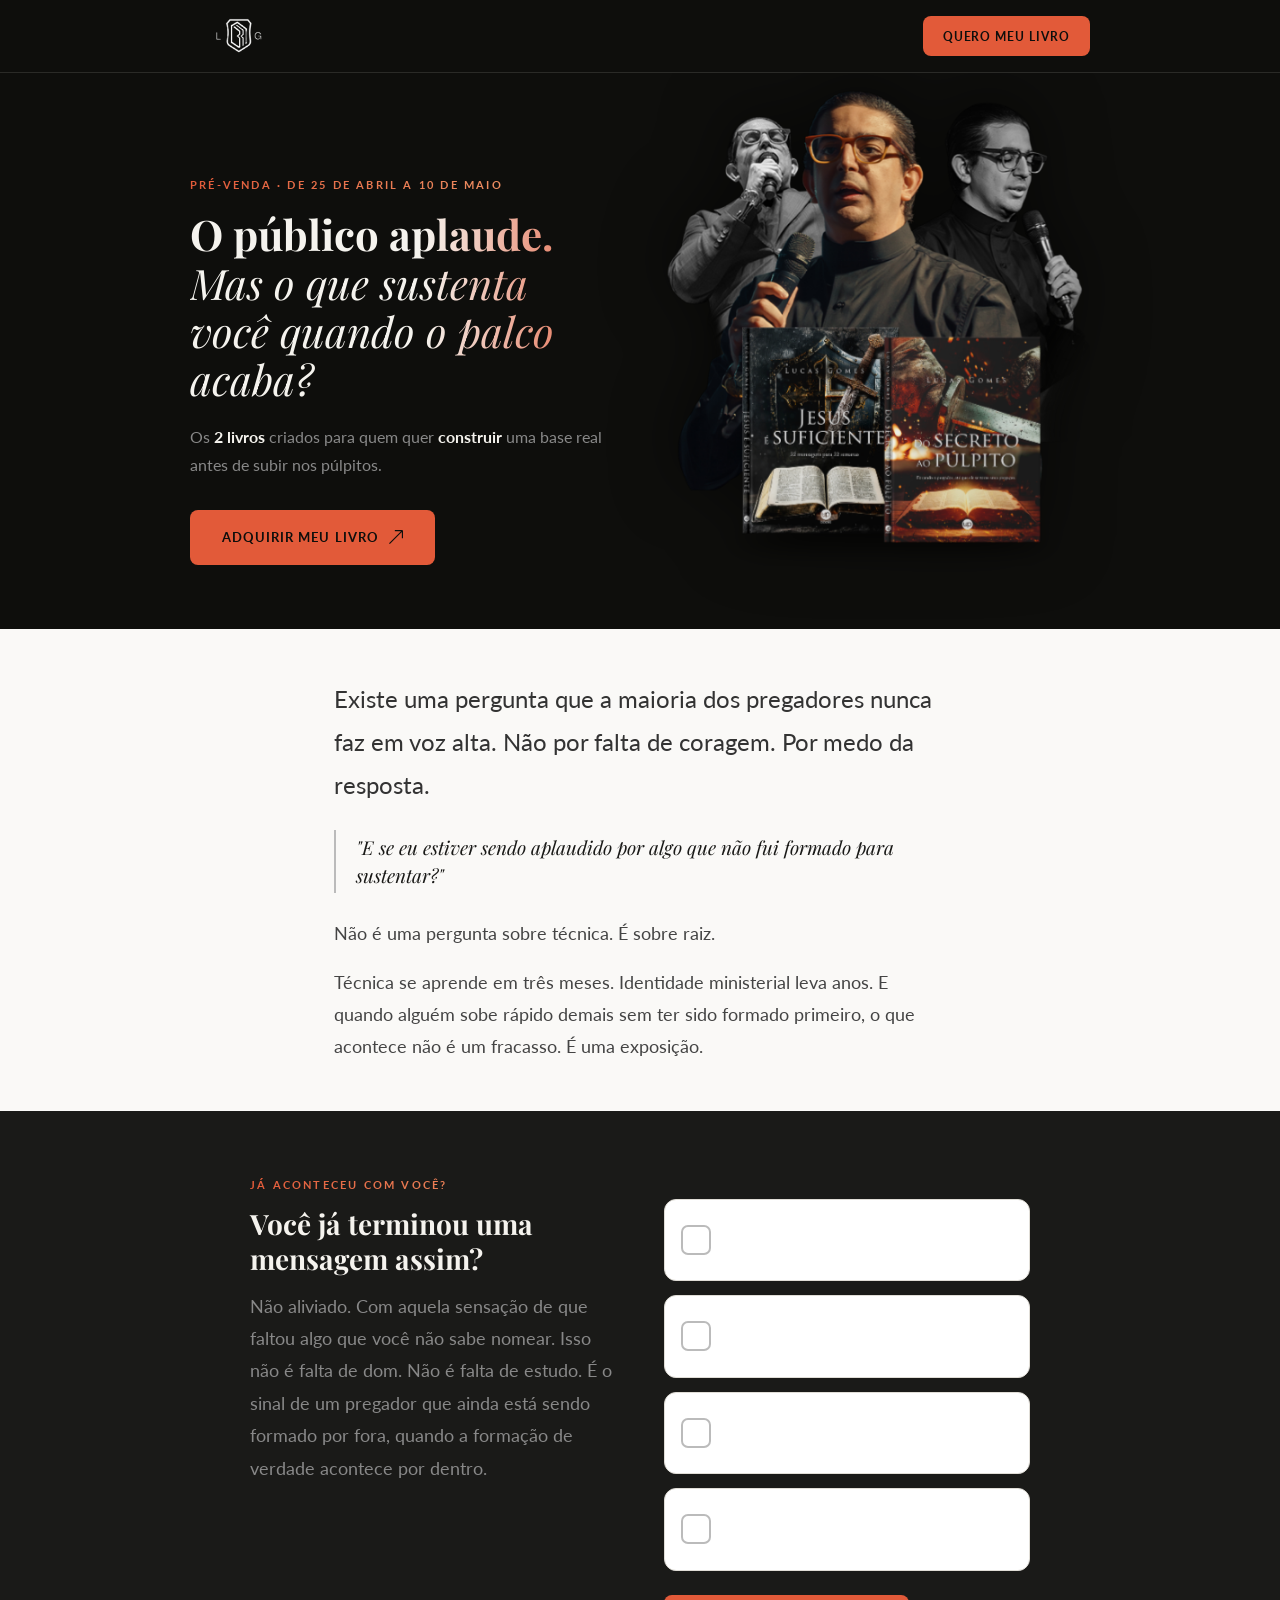
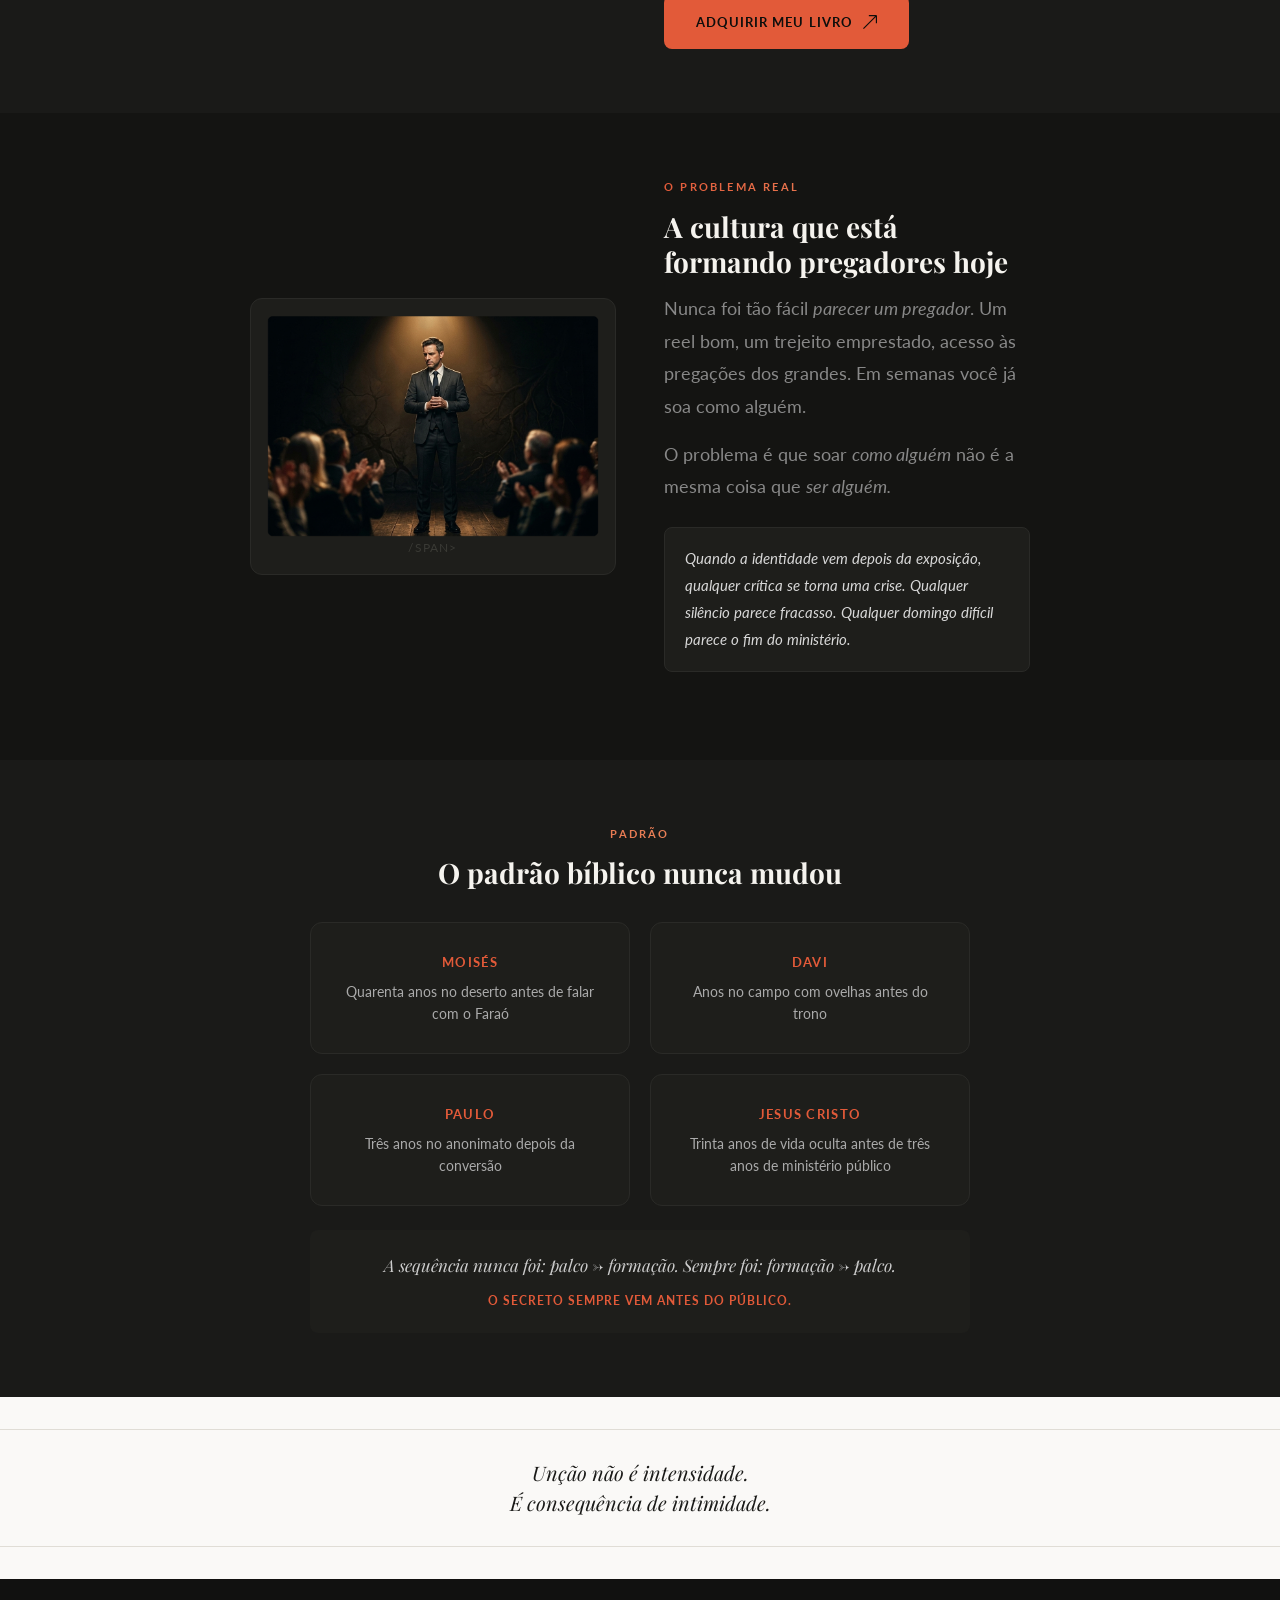
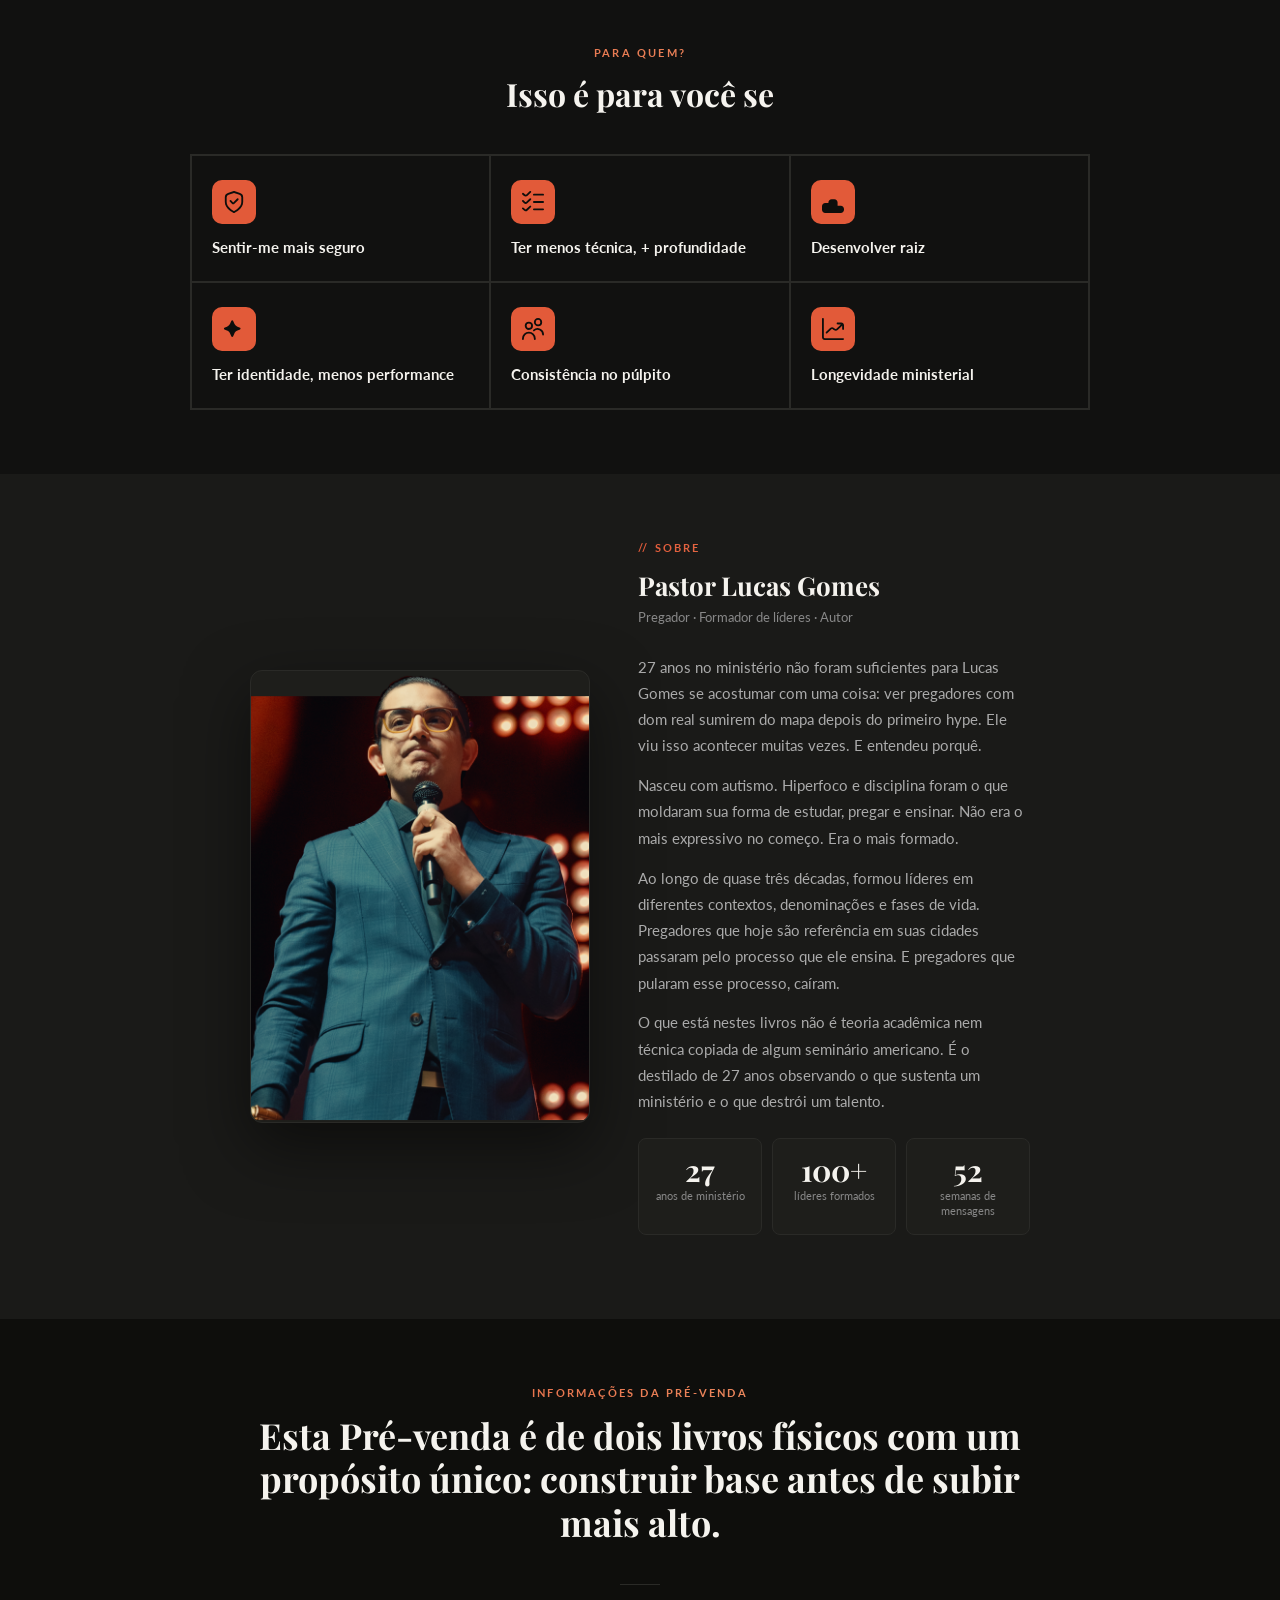
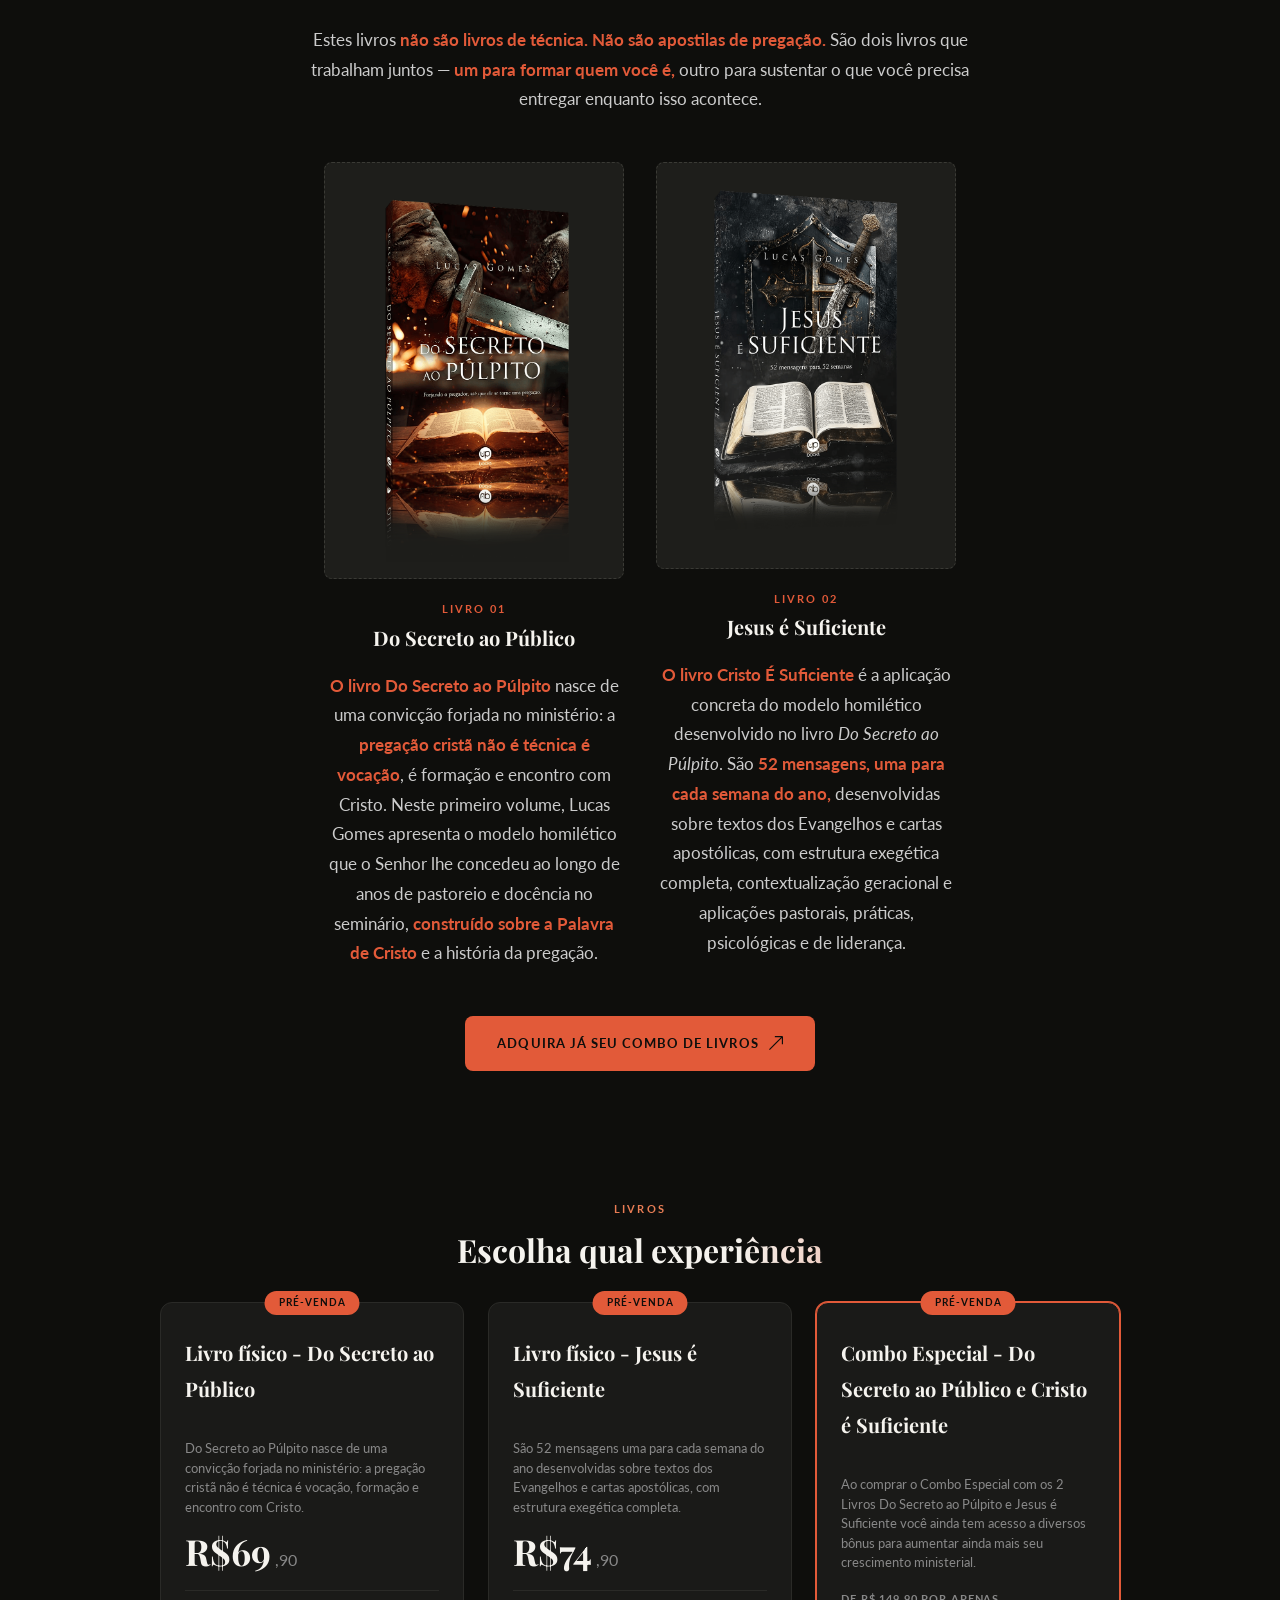
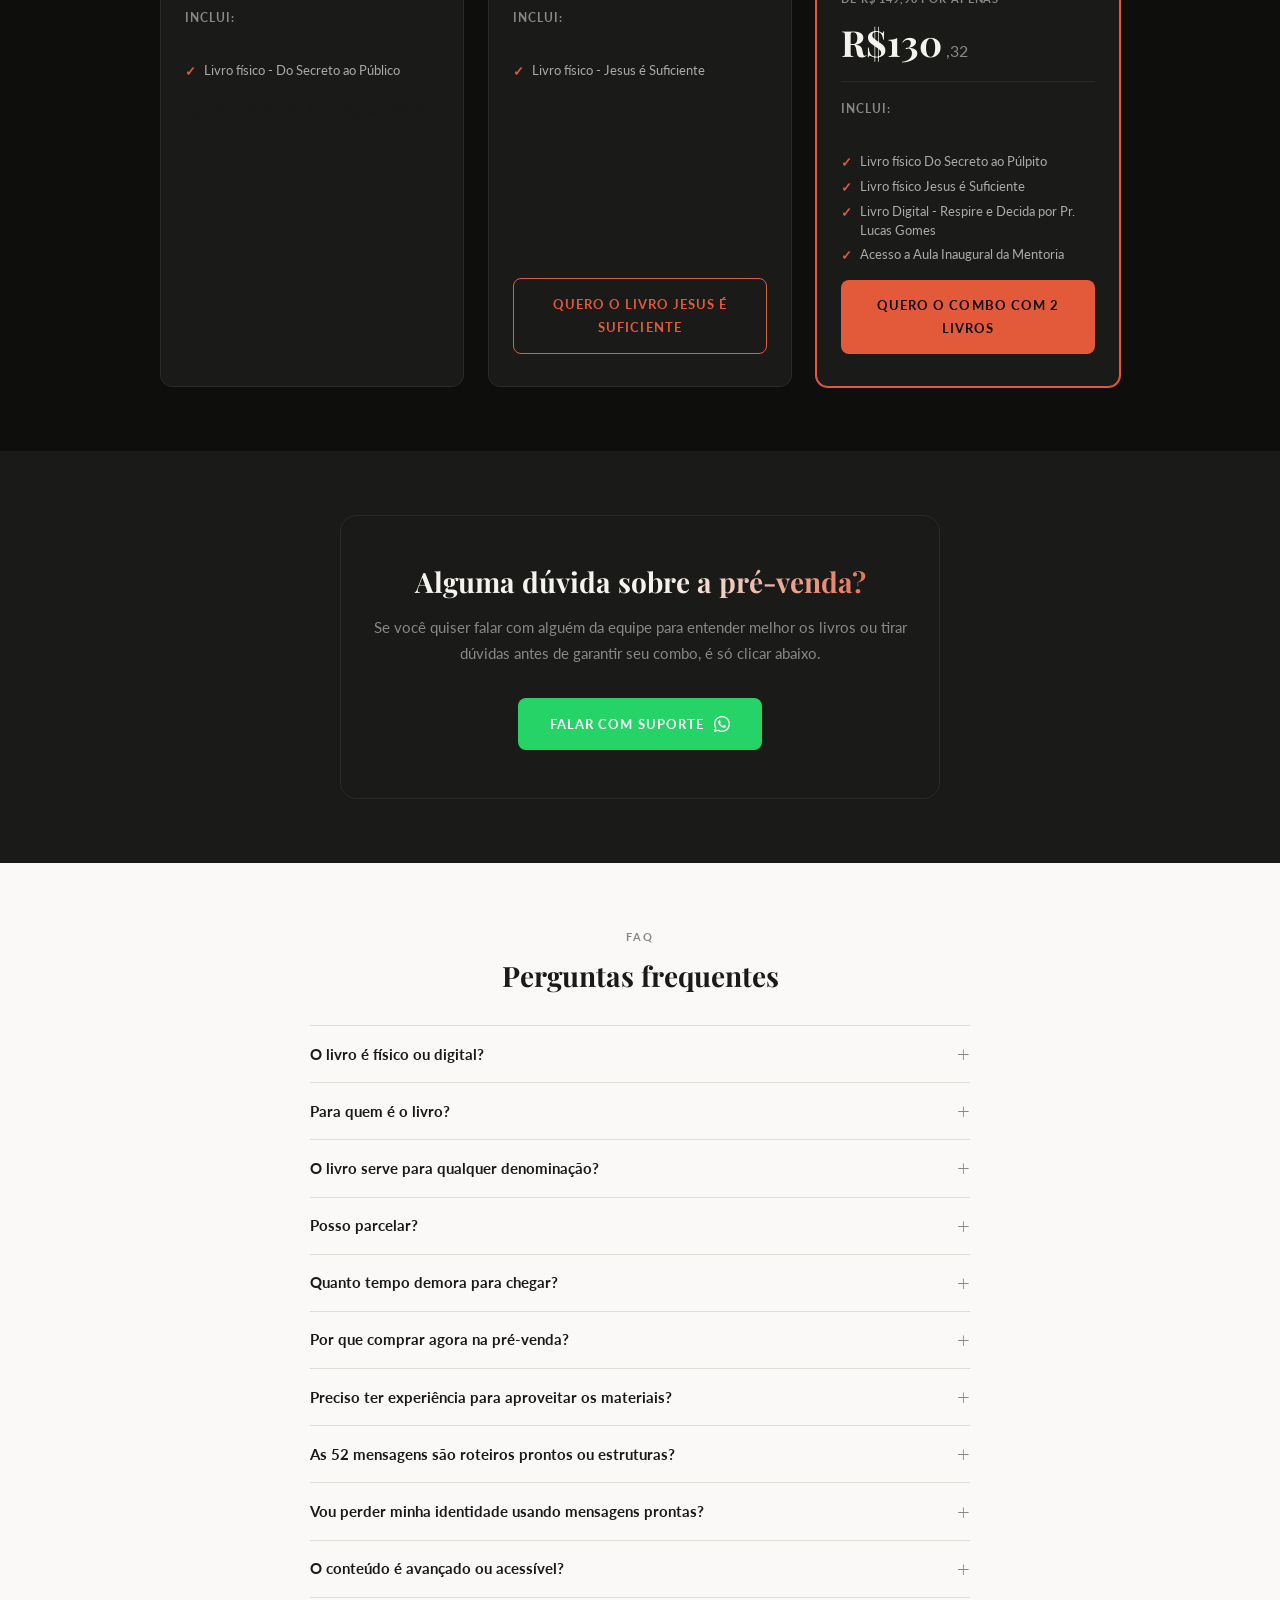
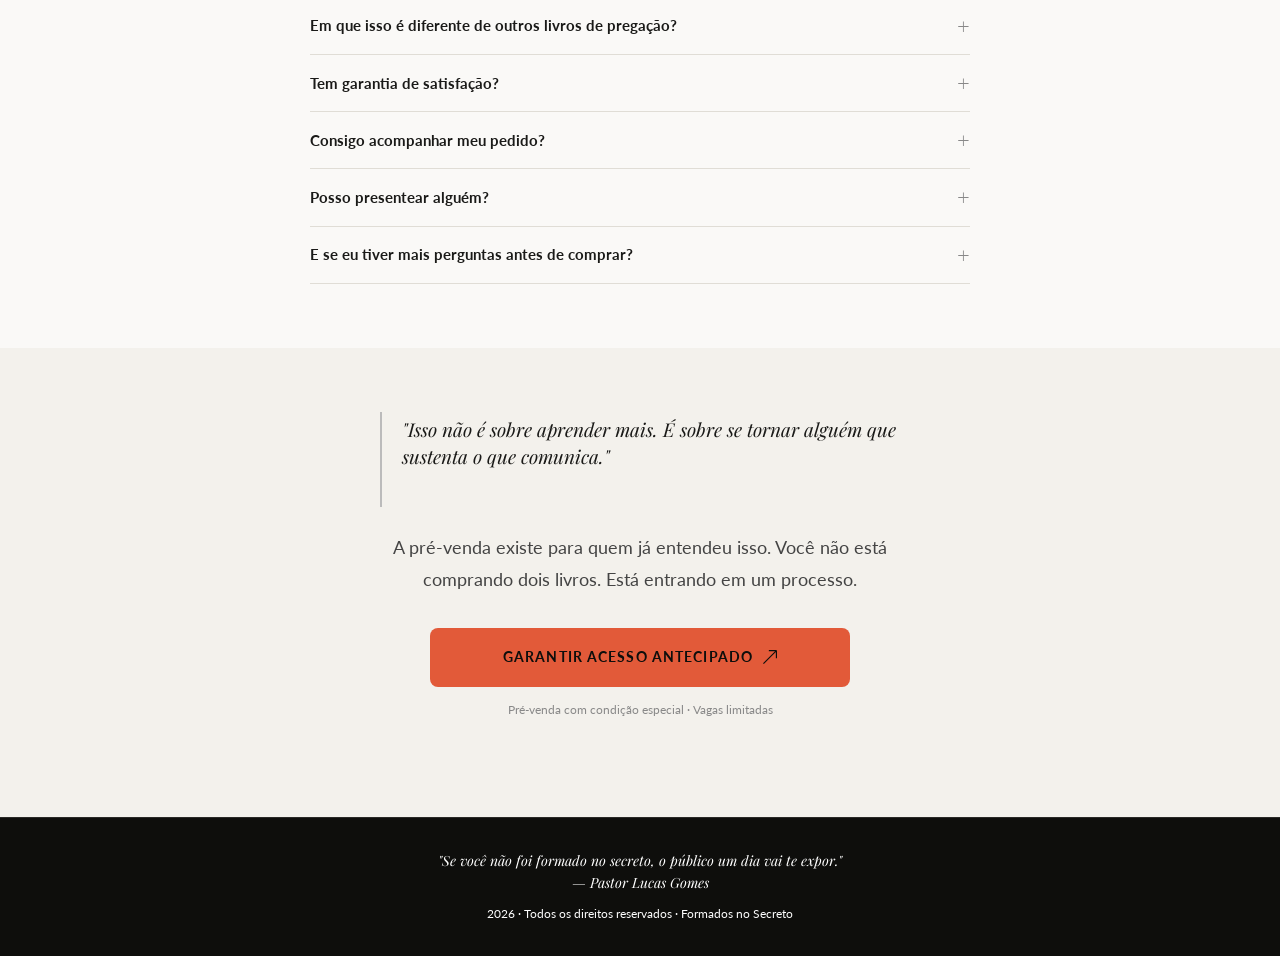
==== index.html @ 21d81207 "Update index.html" ====
<!DOCTYPE html>
<html lang="pt-BR">
<head>
<meta charset="UTF-8">
<meta name="viewport" content="width=device-width, initial-scale=1.0">
<title>Formados no Secreto – Pré-venda</title>
<link href="https://fonts.googleapis.com/css2?family=Playfair+Display:ital,wght@0,400;0,700;1,400&family=Lato:wght@300;400;700&display=swap" rel="stylesheet">

<style>
:root {
  --cor-destaque: #e25a39;
  --cor-destaque-hover: #d67b65;
  --cor-fundo: #faf9f7;
  --cor-fundo-escuro: #0e0e0c;
  --cor-fundo-card-escuro: #1a1a18;
  --cor-fundo-card: #f3f1ec;
  --cor-texto: #1a1a18;
  --cor-texto-suave: #444;
  --cor-texto-muted: #888;
  --cor-texto-claro: #f5f3ee;
  --cor-borda: #e0ddd6;
  --cor-borda-escura: #2a2a27;
  --fonte-serif: 'Playfair Display', serif;
  --fonte-sans: 'Lato', sans-serif;
  --raio: 8px;
  --raio-lg: 12px;
}

*, *::before, *::after { box-sizing: border-box; margin: 0; padding: 0; }
html { scroll-behavior: smooth; }
body {
  font-family: var(--fonte-sans);
  font-weight: 400;
  line-height: 1.75;
  background: var(--cor-fundo);
  color: var(--cor-texto);
  overflow-x: hidden;
}
img { display: block; max-width: 100%; height: auto; }
a { color: inherit; text-decoration: none; }

.eyebrow {
  font-size: 11px;
  font-weight: 700;
  letter-spacing: 0.2em;
  text-transform: uppercase;
  display: block;
  margin-bottom: 0.75rem;
  background: linear-gradient(90deg, var(--cor-destaque) 0%, #f0a070 100%);
  -webkit-background-clip: text;
  background-clip: text;
  -webkit-text-fill-color: transparent;
}
.eyebrow--muted {
  background: none;
  -webkit-text-fill-color: var(--cor-texto-muted);
  color: var(--cor-texto-muted);
}

.section { margin-bottom: 3rem; }
.divider { width: 40px; height: 1px; background: var(--cor-borda); margin: 2.5rem auto; }

h1, h2, h3 { font-family: var(--fonte-serif); color: var(--cor-texto); }

h1 {
  font-size: clamp(35px, 5vw, 46px);
  font-weight: 700;
  line-height: 1.15;
  margin-bottom: 1.25rem;
  background: linear-gradient(90deg, #f5f3ee 60%, var(--cor-destaque) 100%);
  -webkit-background-clip: text;
  background-clip: text;
  -webkit-text-fill-color: transparent;
}
h1 em { font-style: italic; font-weight: 400; }

h2 {
  font-size: clamp(24px, 3vw, 28px);
  font-weight: 700;
  line-height: 1.25;
  margin-bottom: 0.85rem;
}
h3 { font-size: 18px; font-weight: 700; line-height: 1.3; margin-bottom: 0.5rem; }

p {
  font-size: 18px;
  color: var(--cor-texto-suave);
  line-height: 1.8;
  margin-bottom: 1rem;
}
p:last-child { margin-bottom: 0; }

/* ── NAVBAR ── */
.navbar {
  background: var(--cor-fundo-escuro);
  padding: 1rem 1.5rem;
  position: sticky;
  top: 0;
  z-index: 100;
  border-bottom: 1px solid var(--cor-borda-escura);
}
.navbar__inner {
  max-width: 900px;
  margin: 0 auto;
  display: flex;
  align-items: center;
  justify-content: space-between;
  gap: 1rem;
}
.navbar__logo { display: flex; align-items: center; line-height: 1; }
.navbar__logo img { height: 36px; width: auto; display: block; }
.navbar__cta {
  background: var(--cor-destaque);
  color: var(--cor-fundo-escuro);
  font-size: 12px;
  font-weight: 700;
  letter-spacing: 0.08em;
  text-transform: uppercase;
  padding: 0.6rem 1.25rem;
  border-radius: var(--raio);
  transition: background 0.15s;
  white-space: nowrap;
  position: relative;
  overflow: hidden;
}
.navbar__cta:hover { background: var(--cor-destaque-hover); }

/* ── SHIMMER ── */
.hero__btn, .navbar__cta, .ingresso-btn, .cta-btn {
  position: relative;
  overflow: hidden;
}
.hero__btn::after, .navbar__cta::after, .ingresso-btn::after, .cta-btn::after {
  content: '';
  position: absolute;
  top: 0; left: -100%;
  width: 60%; height: 100%;
  background: linear-gradient(90deg, transparent 0%, rgba(255,255,255,0.28) 50%, transparent 100%);
  transform: skewX(-20deg);
  animation: shimmer 2.4s ease-in-out infinite;
  pointer-events: none;
}
@keyframes shimmer {
  0%   { left: -100%; }
  60%  { left: 150%; }
  100% { left: 150%; }
}
.hero__btn:hover, .ingresso-btn:hover, .cta-btn:hover {
  transform: translateY(-1px) scale(1.02);
  box-shadow: 0 6px 24px rgba(226, 90, 57, 0.35);
  transition: all 0.2s ease-in-out;
}

/* ── TICKER ── */
.ticker {
  background: var(--cor-fundo-card-escuro);
  border-top: 1px solid var(--cor-borda-escura);
  border-bottom: 1px solid var(--cor-borda-escura);
  padding: 0.65rem 0;
  overflow: hidden;
}
.ticker__track {
  display: flex;
  gap: 3rem;
  width: max-content;
  animation: ticker-scroll 18s linear infinite;
}
.ticker__item { font-size: 12px; font-weight: 700; letter-spacing: 0.12em; text-transform: uppercase; color: var(--cor-texto-muted); white-space: nowrap; }
.ticker__item span { color: var(--cor-destaque); margin-right: 3rem; }
@keyframes ticker-scroll {
  from { transform: translateX(0); }
  to   { transform: translateX(-50%); }
}

/* ── HERO ── */
.hero {
  background: var(--cor-fundo-escuro) url('assets/images/') center/cover no-repeat;
  padding: 1rem 1.5rem 4rem;
  position: relative;
  overflow: visible;
}
.hero__inner {
  max-width: 900px;
  margin: 0 auto;
  display: grid;
  grid-template-columns: 1fr 1fr;
  gap: 3rem;
  align-items: flex-end;
}
.hero__eyebrow {
  font-size: 11px; font-weight: 700; letter-spacing: 0.2em; text-transform: uppercase;
  margin-bottom: 1rem; display: block;
  background: linear-gradient(90deg, var(--cor-destaque) 0%, #f0a070 100%);
  -webkit-background-clip: text; background-clip: text; -webkit-text-fill-color: transparent;
}
.hero__title {
  font-family: var(--fonte-serif);
  font-size: clamp(26px, 4vw, 42px);
  font-weight: 700; line-height: 1.15; margin-bottom: 1.25rem;
  background: linear-gradient(90deg, #f5f3ee 55%, var(--cor-destaque) 100%);
  -webkit-background-clip: text; background-clip: text; -webkit-text-fill-color: transparent;
}
.hero__title em { font-style: italic; font-weight: 400; }
.hero__sub { font-size: 16px; color: var(--cor-texto-muted); line-height: 1.7; margin-bottom: 2rem; }
.hero__sub strong { color: var(--cor-texto-claro); }
.hero__btn {
  display: inline-flex; align-items: center; gap: 10px;
  background: var(--cor-destaque); color: var(--cor-fundo-escuro);
  font-family: var(--fonte-sans); font-size: 13px; font-weight: 700;
  letter-spacing: 0.08em; text-transform: uppercase;
  padding: 1rem 2rem; border-radius: var(--raio);
  transition: background 0.15s, transform 0.1s;
}
.hero__btn:hover { background: var(--cor-destaque-hover); }
.hero__btn svg { width: 14px; height: 14px; fill: var(--cor-fundo-escuro); flex-shrink: 0; }

/* Imagem hero vazada — desktop */
.hero__image {
  border-radius: var(--raio-lg) var(--raio-lg) 0 0;
  overflow: visible; background: transparent; border: none;
  aspect-ratio: unset; display: flex;
  align-items: flex-end; justify-content: center;
  margin-bottom: -1px;
}
.hero__image img {
  width: 100%; height: auto; max-height: 540px;
  object-fit: contain; object-position: bottom center;
  filter: drop-shadow(0 -8px 32px rgba(0,0,0,0.5));
}

/* ── LP BODY ── */
.lp-body { max-width: 660px; margin: 0 auto; padding: 0 1.5rem; }

/* ── PULLQUOTE ── */
.pullquote { border-left: 2px solid #bbb; padding: 0.25rem 0 0.25rem 1.25rem; margin: 1.5rem 0; }
.pullquote p { font-family: var(--fonte-serif); font-size: 19px; font-style: italic; color: var(--cor-texto); line-height: 1.45; margin: 0; }

/* ── CHECKLIST ── */
.interactive-checklist { display: flex; flex-direction: column; gap: 14px; margin: 1.5rem 0; }
.icheck-item {
  display: flex; align-items: center; gap: 16px;
  padding: 14px 16px; border: 1px solid var(--cor-borda);
  border-radius: var(--raio-lg); cursor: pointer;
  transition: border-color 0.3s, background 0.3s, transform 0.3s;
  background: #fff;
}
.icheck-item:hover { border-color: var(--cor-destaque); transform: translateX(4px); }
.icheck-item.checked { border-color: var(--cor-destaque); background: rgba(201,162,39,.06); transform: translateX(8px); }
.icheck-box {
  width: 30px; height: 30px; border: 2px solid #bbb; border-radius: 7px;
  display: flex; align-items: center; justify-content: center;
  flex-shrink: 0; transition: all 0.3s; position: relative;
}
.icheck-item:hover .icheck-box { border-color: var(--cor-destaque); }
.icheck-item.checked .icheck-box { background: var(--cor-destaque); border-color: var(--cor-destaque); }
.icheck-box::after {
  content: ''; width: 8px; height: 5px;
  border-left: 2.5px solid #fff; border-bottom: 2.5px solid #fff;
  transform: rotate(-45deg) scale(0.5); opacity: 0; transition: all 0.3s;
}
.icheck-item.checked .icheck-box::after { opacity: 1; transform: rotate(-45deg) scale(1); }
.icheck-text { font-size: 15px; font-weight: 600; letter-spacing: 0.04em; color: rgba(255,255,255,.55); transition: color 0.3s; }
.icheck-item:hover .icheck-text, .icheck-item.checked .icheck-text { color: var(--cor-destaque); }

/* ── DARK SECTION ── */
.dark-section { background: var(--cor-fundo-card-escuro); padding: 4rem 1.5rem; margin: 0; }
.dark-section h2 { color: var(--cor-texto-claro); }
.dark-section p  { color: var(--cor-texto-muted); }

/* ── WARNING BOX ── */
.warning-box { background: var(--cor-fundo-card); border-radius: var(--raio); padding: 1.1rem 1.25rem; margin: 1.5rem 0; }
.warning-box p { font-size: 15px; font-style: italic; margin: 0; }

/* ── QUOTE BANNER ── */
.quote-banner { border-top: 1px solid var(--cor-borda); border-bottom: 1px solid var(--cor-borda); padding: 1.75rem 1rem; margin: 2rem 0; text-align: center; }
.quote-banner p { font-family: var(--fonte-serif); font-size: 20px; font-style: italic; color: var(--cor-texto); line-height: 1.5; margin: 0; }

/* ── PROOF GRID ── */
.proof-grid { display: grid; grid-template-columns: repeat(3, 1fr); gap: 10px; margin: 1.25rem 0; }
.proof-item { background: var(--cor-fundo-card); border-radius: var(--raio); padding: 1rem; text-align: center; }
.proof-num { font-family: var(--fonte-serif); font-size: 30px; font-weight: 700; color: var(--cor-texto); display: block; line-height: 1; margin-bottom: 4px; }
.proof-label { font-size: 11px; color: var(--cor-texto-muted); display: block; line-height: 1.3; }

/* ── PARA QUEM ── */
.paraquem-section { background: #111110; padding: 4rem 1.5rem; }
.paraquem-section .eyebrow { text-align: center; display: block; }
.paraquem-title {
  font-family: var(--fonte-serif); font-size: clamp(22px, 4vw, 32px);
  font-weight: 700; text-align: center; margin-bottom: 2.5rem;
  background: linear-gradient(90deg, #f5f3ee 60%, var(--cor-destaque) 100%);
  -webkit-background-clip: text; background-clip: text; -webkit-text-fill-color: transparent;
}
.paraquem-grid { display: grid; grid-template-columns: repeat(3, 1fr); max-width: 900px; margin: 0 auto; border: 1px solid var(--cor-borda-escura); }
.paraquem-item { border: 1px solid var(--cor-borda-escura); padding: 1.5rem 1.25rem; }
.paraquem-icon { width: 44px; height: 44px; background: var(--cor-destaque); border-radius: 10px; display: flex; align-items: center; justify-content: center; margin-bottom: 0.85rem; }
.paraquem-icon svg { width: 22px; height: 22px; fill: var(--cor-fundo-escuro); }
.paraquem-item-title { font-size: 15px; font-weight: 700; color: var(--cor-texto-claro); margin-bottom: 0.4rem; line-height: 1.3; }
.paraquem-item-desc  { font-size: 13px; color: var(--cor-texto-muted); line-height: 1.55; margin: 0; }

/* ── SOBRE ── */
.sobre-section { background: var(--cor-fundo-card-escuro); padding: 4rem 1.5rem; overflow: hidden; }
.sobre-inner { max-width: 780px; margin: 0 auto; display: grid; grid-template-columns: 340px 1fr; gap: 3rem; align-items: center; }
.sobre-photo {
  border-radius: var(--raio-lg); overflow: visible;
  border: 1px solid var(--cor-borda-escura); background: #1e1e1b;
  aspect-ratio: 3/4; margin-top: -5rem; margin-bottom: -5rem;
  box-shadow: 0 24px 64px rgba(0,0,0,0.5);
}
.sobre-photo img { width: 100%; height: 100%; object-fit: cover; object-position: top center; border-radius: var(--raio-lg); }
.sobre-name {
  font-family: var(--fonte-serif); font-size: 26px; font-weight: 700; margin-bottom: 0.25rem;
  background: linear-gradient(90deg, #f5f3ee 60%, var(--cor-destaque) 100%);
  -webkit-background-clip: text; background-clip: text; -webkit-text-fill-color: transparent;
}
.sobre-role { font-size: 13px; color: var(--cor-texto-muted); margin-bottom: 1.5rem; }
.sobre-bio p { font-size: 15px; color: #aaa; line-height: 1.75; margin-bottom: 0.85rem; }
.sobre-bio p:last-child { margin-bottom: 0; }

/* ── PRÉ-VENDA INFO ── */
.prevenda-info-section { background: var(--cor-fundo-escuro); padding: 4rem 1.5rem; }
.prevenda-info-inner { max-width: 780px; margin: 0 auto; }
.prevenda-info-section .divider { background: var(--cor-borda-escura); }
.prevenda-info-desc { font-size: 17px; color: #ccc; text-align: center; max-width: 680px; margin: 0 auto 3rem; line-height: 1.75; }
.prevenda-info-desc strong { color: var(--cor-destaque); font-weight: 700; }
.books-grid { display: flex; gap: 2rem; justify-content: center; flex-wrap: wrap; margin-bottom: 3rem; }
.book-item { display: flex; flex-direction: column; align-items: center; gap: 1.25rem; flex: 0 1 300px; min-width: 200px; }
.book-img { width: 100%; aspect-ratio: 3/4; object-fit: cover; border-radius: var(--raio); border: 1px solid var(--cor-borda-escura); }
.book-img-placeholder {
  width: 100%; aspect-ratio: 3/4; background: #1e1e1b;
  border: 1px dashed #3a3a35; border-radius: var(--raio);
  display: flex; align-items: center; justify-content: center;
  color: #3a3a35; font-size: 12px; letter-spacing: 0.1em;
  text-transform: uppercase; text-align: center; padding: 1rem;
}
.book-meta { text-align: center; }
.book-meta-num { font-size: 11px; font-weight: 700; letter-spacing: 0.18em; text-transform: uppercase; color: var(--cor-destaque); display: block; margin-bottom: 6px; }
.book-meta-name { font-family: var(--fonte-serif); font-size: 20px; font-weight: 700; color: var(--cor-texto-claro); line-height: 1.3; margin: 0; }

/* ── LIVROS / PRICING ── */
.livros-section { padding: 4rem 1.5rem; background: var(--cor-fundo-escuro); }
.livros-inner { max-width: 960px; margin: 0 auto; }
.livros-grid { display: grid; grid-template-columns: repeat(3, 1fr); gap: 1.5rem; margin-top: 2rem; }
.ingresso-card { background: #1a1a18; border: 1px solid var(--cor-borda-escura); border-radius: var(--raio-lg); padding: 2rem 1.5rem; position: relative; display: flex; flex-direction: column; gap: 1rem; }
.ingresso-card--destaque { border-color: var(--cor-destaque); box-shadow: 0 0 0 1px var(--cor-destaque); }
.ingresso-badge { position: absolute; top: -12px; left: 50%; transform: translateX(-50%); background: var(--cor-destaque); color: var(--cor-fundo-escuro); font-size: 10px; font-weight: 700; letter-spacing: 0.1em; text-transform: uppercase; padding: 3px 14px; border-radius: 20px; white-space: nowrap; }
.ingresso-title { font-family: var(--fonte-serif); font-size: 20px; font-weight: 700; color: var(--cor-texto-claro); }
.ingresso-desc  { font-size: 13px; color: var(--cor-texto-muted); line-height: 1.5; margin: 0; }
.ingresso-price-label { font-size: 11px; font-weight: 700; letter-spacing: 0.08em; text-transform: uppercase; color: var(--cor-texto-muted); }
.ingresso-price { display: flex; align-items: baseline; gap: 4px; }
.ingresso-price .valor { font-family: var(--fonte-serif); font-size: 36px; font-weight: 700; color: var(--cor-texto-claro); line-height: 1; }
.ingresso-price .cents { font-size: 16px; color: var(--cor-texto-muted); }
.ingresso-avista { font-size: 12px; color: var(--cor-texto-muted); margin-top: 4px; }
.ingresso-divider { width: 100%; height: 1px; background: var(--cor-borda-escura); }
.ingresso-includes { font-size: 12px; color: var(--cor-texto-muted); font-weight: 700; letter-spacing: 0.08em; text-transform: uppercase; }
.ingresso-list { list-style: none; padding: 0; margin: 0; display: flex; flex-direction: column; gap: 6px; }
.ingresso-list li { display: flex; align-items: flex-start; gap: 8px; font-size: 13px; color: #aaa; line-height: 1.4; }
.ingresso-list li::before { content: '✓'; color: var(--cor-destaque); font-weight: 700; flex-shrink: 0; margin-top: 1px; }
.ingresso-btn { display: block; background: var(--cor-destaque); color: var(--cor-fundo-escuro); font-family: var(--fonte-sans); font-size: 13px; font-weight: 700; letter-spacing: 0.08em; text-transform: uppercase; padding: 0.9rem 1.5rem; border-radius: var(--raio); text-align: center; margin-top: auto; transition: background 0.15s; }
.ingresso-btn:hover { background: var(--cor-destaque-hover); }
.ingresso-btn--outline { background: transparent; border: 1px solid var(--cor-destaque); color: var(--cor-destaque); }
.ingresso-btn--outline:hover { background: rgba(201,162,39,.1); }

/* ── SUPORTE ── */
.suporte-section { padding: 4rem 1.5rem; background: var(--cor-fundo-card-escuro); }

/* ── FAQ ── */
.faq-section { padding: 4rem 1.5rem; }
.faq-inner { max-width: 660px; margin: 0 auto; }
.faq-item { border-bottom: 1px solid var(--cor-borda); overflow: hidden; }
.faq-item:first-of-type { border-top: 1px solid var(--cor-borda); }
.faq-q { width: 100%; background: none; border: none; text-align: left; padding: 1.1rem 2rem 1.1rem 0; font-family: var(--fonte-sans); font-size: 15px; font-weight: 700; color: var(--cor-texto); cursor: pointer; position: relative; line-height: 1.4; }
.faq-q::after { content: '+'; position: absolute; right: 0; top: 50%; transform: translateY(-50%); font-size: 22px; font-weight: 300; color: var(--cor-texto-muted); transition: transform 0.2s; }
.faq-item.open .faq-q::after { transform: translateY(-50%) rotate(45deg); }
.faq-a { font-size: 14px; color: var(--cor-texto-suave); line-height: 1.7; max-height: 0; overflow: hidden; transition: max-height 0.3s ease, padding 0.2s; }
.faq-item.open .faq-a { max-height: 400px; padding-bottom: 1.1rem; }

/* ── CTA FINAL ── */
.cta-final { background: var(--cor-fundo-card); padding: 4rem 1.5rem; text-align: center; }
.cta-final .pullquote { display: inline-block; text-align: left; max-width: 520px; margin: 0 auto 1.5rem; }
.cta-final p { max-width: 500px; margin: 0 auto 2rem; }
.cta-btn-wrap { display: flex; flex-direction: column; align-items: center; gap: 0.75rem; }
.cta-btn { display: inline-flex; align-items: center; justify-content: center; gap: 10px; background: var(--cor-destaque); color: var(--cor-fundo-escuro); font-family: var(--fonte-sans); font-size: 14px; font-weight: 700; letter-spacing: 0.08em; text-transform: uppercase; padding: 1.1rem 3rem; border-radius: var(--raio); transition: background 0.15s, transform 0.1s; width: 100%; max-width: 420px; }
.cta-btn:hover { background: var(--cor-destaque-hover); transform: translateY(-1px); }
.cta-btn svg { width: 14px; height: 14px; fill: var(--cor-fundo-escuro); }
.cta-sub { font-size: 12px; color: var(--cor-texto-muted); margin: 0; }

/* ── FOOTER ── */
footer { background: var(--cor-fundo-escuro); padding: 2rem 1.5rem; text-align: center; border-top: 1px solid var(--cor-borda-escura); }
footer p { font-family: var(--fonte-serif); font-style: italic; font-size: 14px; color: #ffffff !important; max-width: 440px; margin: 0 auto 0.5rem; line-height: 1.6; }
footer small { font-size: 12px; color: #ffffff !important; display: block; }

/* ── LAZY FADE ── */
.lazy-fade { opacity: 0; transform: translateY(18px); transition: opacity 0.5s ease, transform 0.5s ease; }
.lazy-fade.visible { opacity: 1; transform: translateY(0); }

/* ============================================================
   RESPONSIVO — BREAKPOINTS DESKTOP
   ============================================================ */
@media (max-width: 780px) {
  .livros-grid { grid-template-columns: 1fr 1fr; }
}
@media (max-width: 640px) {
  .sobre-inner { grid-template-columns: 1fr; }
  .sobre-photo { max-width: 100%; margin: 0 auto 1.5rem; aspect-ratio: 1; overflow: hidden; }
}
@media (max-width: 560px) {
  .livros-grid { grid-template-columns: 1fr; }
  .paraquem-grid { grid-template-columns: 1fr 1fr; }
}
@media (max-width: 380px) {
  .paraquem-grid { grid-template-columns: 1fr; }
}

/* ============================================================
   MOBILE — bloco único, sem duplicatas
   ============================================================ */
@media (max-width: 680px) {

  /* Hero: copy em cima, imagem abaixo do botão */
  .hero {
    padding: 3rem 1.5rem 0;
  }
  .hero__inner {
    grid-template-columns: 1fr;
    grid-template-rows: auto auto;
    gap: 2rem;
  }
  .hero__copy { order: 1; }
  .hero__image {
    display: flex;
    order: 2;
    margin-top: 0;
    margin-bottom: 0;
    max-height: 380px;
    overflow: hidden;
    align-items: flex-end;
    justify-content: center;
  }
  .hero__image img {
    max-height: 380px;
    object-fit: contain;
    object-position: bottom center;
  }

  /* "Já aconteceu com você?" — coluna única */
  .dark-two-col {
    grid-template-columns: 1fr !important;
  }

  /* "O Problema Real" — foto sobe no mobile */
  .problema-grid {
    grid-template-columns: 1fr !important;
  }
  .problema-foto {
    order: -1 !important;
  }

  /* Padding geral */
  .dark-section,
  .prevenda-info-section,
  .paraquem-section,
  .sobre-section,
  .livros-section,
  .faq-section {
    padding: 3rem 1rem;
  }
  .lp-body { padding: 0 1rem; }
  .proof-num { font-size: 24px; }
}
</style>
</head>
<body>

<!-- NAVBAR -->
<nav class="navbar">
  <div class="navbar__inner">
    <a href="#" class="navbar__logo">
      <img src="assets/images/prlucasgomes4.png" alt="Pr. Lucas Gomes">
    </a>
    <a href="#livros" class="navbar__cta">Quero meu livro</a>
  </div>
</nav>



<!-- HERO -->
<section class="hero">
  <div class="hero__inner">
    <div class="hero__copy">
      <span class="hero__eyebrow">Pré-venda · De 25 de Abril a 10 de Maio</span>
      <h1 class="hero__title">
        O público aplaude.<br>
        <em>Mas o que sustenta você quando o palco acaba?</em>
      </h1>
      <p class="hero__sub">
        Os <strong>2 livros</strong> criados para quem quer <strong>construir</strong> uma base real antes de subir nos púlpitos.
      </p>
      <a href="#livros" class="hero__btn">
        Adquirir meu livro
        <svg viewBox="0 0 24 24" xmlns="http://www.w3.org/2000/svg"><path d="M24,2V14h-2V3.414L1.457,23.957,.043,22.543,20.586,2H10V0h12c1.103,0,2,.897,2,2Z"/></svg>
      </a>
    </div>
    <div class="hero__image">
      <img src="assets/images/hero-prlucasgomes2.png" alt="Formados no Secreto">
    </div>
  </div>
</section>

<!-- LP BODY -->
<div class="lp-body">
  <section class="section" style="padding-top:3rem;">
    <p style="font-size:24px;color:#333;">
      Existe uma pergunta que a maioria dos pregadores nunca faz em voz alta. Não por falta de coragem. Por medo da resposta.
    </p>
    <div class="pullquote">
      <p>"E se eu estiver sendo aplaudido por algo que não fui formado para sustentar?"</p>
    </div>
    <p>Não é uma pergunta sobre técnica. É sobre raiz.</p>
    <p>Técnica se aprende em três meses. Identidade ministerial leva anos. E quando alguém sobe rápido demais sem ter sido formado primeiro, o que acontece não é um fracasso. É uma exposição.</p>
  </section>
</div>

<!-- JÁ ACONTECEU COM VOCÊ? — dark-two-col para mobile rule -->
<section class="dark-section">
  <div class="dark-two-col" style="max-width:780px;margin:0 auto;display:grid;grid-template-columns:1fr 1fr;gap:3rem;align-items:start;">
    <div>
      <span class="eyebrow">Já aconteceu com você?</span>
      <h2>Você já terminou uma mensagem assim?</h2>
      <p>Não aliviado. Com aquela sensação de que faltou algo que você não sabe nomear. Isso não é falta de dom. Não é falta de estudo. É o sinal de um pregador que ainda está sendo formado por fora, quando a formação de verdade acontece por dentro.</p>
    </div>
    <div>
      <div class="interactive-checklist" id="checklist">
        <div class="icheck-item"><div class="icheck-box"></div><span class="icheck-text">A mensagem saiu "certa", mas não foi você quem pregou</span></div>
        <div class="icheck-item"><div class="icheck-box"></div><span class="icheck-text">Você copiou o jeito de alguém sem perceber</span></div>
        <div class="icheck-item"><div class="icheck-box"></div><span class="icheck-text">A aprovação veio, não te deixou realizado</span></div>
        <div class="icheck-item"><div class="icheck-box"></div><span class="icheck-text">Você ficou inseguro antes mesmo de abrir a Bíblia</span></div>
      </div>
      <div style="margin-top:1.5rem;">
        <a href="#livros" class="hero__btn">
          Adquirir meu livro
          <svg viewBox="0 0 24 24" xmlns="http://www.w3.org/2000/svg"><path d="M24,2V14h-2V3.414L1.457,23.957,.043,22.543,20.586,2H10V0h12c1.103,0,2,.897,2,2Z"/></svg>
        </a>
      </div>
    </div>
  </div>
</section>

<!-- O PROBLEMA REAL — problema-grid e problema-foto para mobile rule -->
<section class="dark-section" style="background:#141412;">
  <div class="problema-grid" style="max-width:780px;margin:0 auto;display:grid;grid-template-columns:1fr 1fr;gap:3rem;align-items:center;">
    <div class="problema-foto" style="background:#1e1e1b;border-radius:12px;border:1px solid #2a2a27;aspect-ratio:4/3;display:flex;align-items:center;justify-content:center;">
      <span style="font-size:12px;color:#3a3a35;letter-spacing:.1em;text-transform:uppercase;text-align:center;padding:1rem;"><img src="assets/images/1024x683.png" alt="Pastor Lucas Gomes">/span>
    </div>
    <div>
      <span class="eyebrow">O problema real</span>
      <h2>A cultura que está formando pregadores hoje</h2>
      <p>Nunca foi tão fácil <i>parecer um pregador</i>. Um reel bom, um trejeito emprestado, acesso às pregações dos grandes. Em semanas você já soa como alguém.</p>
      <p>O problema é que soar <i>como alguém</i> não é a mesma coisa que <i>ser alguém.</i></p>
      <div class="warning-box" style="background:#1e1e1b;border:1px solid #2a2a27;">
        <p style="color:#d8d8d8;">Quando a identidade vem depois da exposição, qualquer crítica se torna uma crise. Qualquer silêncio parece fracasso. Qualquer domingo difícil parece o fim do ministério.</p>
      </div>
    </div>
  </div>
</section>

<!-- PADRÃO BÍBLICO -->
<section class="dark-section">
  <div style="max-width:660px;margin:0 auto;">
    <span class="eyebrow" style="text-align:center;display:block;">Padrão</span>
    <h2 style="text-align:center;margin-bottom:2rem;color:var(--cor-texto-claro);">O padrão bíblico nunca mudou</h2>
    <div style="display:grid;grid-template-columns:1fr 1fr;gap:1.25rem;margin-bottom:1.5rem;">
      <div style="background:#1e1e1b;border:1px solid #2a2a27;border-radius:12px;padding:1.75rem 1.5rem;text-align:center;">
        <p style="font-size:13px;font-weight:700;color:var(--cor-destaque);letter-spacing:.1em;text-transform:uppercase;margin-bottom:6px;">Moisés</p>
        <p style="font-size:14px;color:#aaa;margin:0;line-height:1.6;">Quarenta anos no deserto antes de falar com o Faraó</p>
      </div>
      <div style="background:#1e1e1b;border:1px solid #2a2a27;border-radius:12px;padding:1.75rem 1.5rem;text-align:center;">
        <p style="font-size:13px;font-weight:700;color:var(--cor-destaque);letter-spacing:.1em;text-transform:uppercase;margin-bottom:6px;">Davi</p>
        <p style="font-size:14px;color:#aaa;margin:0;line-height:1.6;">Anos no campo com ovelhas antes do trono</p>
      </div>
      <div style="background:#1e1e1b;border:1px solid #2a2a27;border-radius:12px;padding:1.75rem 1.5rem;text-align:center;">
        <p style="font-size:13px;font-weight:700;color:var(--cor-destaque);letter-spacing:.1em;text-transform:uppercase;margin-bottom:6px;">Paulo</p>
        <p style="font-size:14px;color:#aaa;margin:0;line-height:1.6;">Três anos no anonimato depois da conversão</p>
      </div>
      <div style="background:#1e1e1b;border:1px solid #2a2a27;border-radius:12px;padding:1.75rem 1.5rem;text-align:center;">
        <p style="font-size:13px;font-weight:700;color:var(--cor-destaque);letter-spacing:.1em;text-transform:uppercase;margin-bottom:6px;">Jesus Cristo</p>
        <p style="font-size:14px;color:#aaa;margin:0;line-height:1.6;">Trinta anos de vida oculta antes de três anos de ministério público</p>
      </div>
    </div>
    <div style="background:#1e1e1b;border-radius:8px;padding:1.25rem;text-align:center;">
      <p style="font-family:var(--fonte-serif);font-style:italic;font-size:17px;color:#ccc;margin:0 0 .25rem;">A sequência nunca foi: palco → formação. Sempre foi: formação → palco.</p>
      <span style="font-size:12px;color:var(--cor-destaque);letter-spacing:.08em;text-transform:uppercase;font-weight:700;">O secreto sempre vem antes do público.</span>
    </div>
  </div>
</section>

<!-- BANNER -->
<div class="quote-banner">
  <p>Unção não é intensidade.<br>É consequência de intimidade.</p>
</div>

<!-- PARA QUEM -->
<section class="paraquem-section" id="paraquem">
  <span class="eyebrow">Para quem?</span>
  <h2 class="paraquem-title">Isso é para você se</h2>
  <div class="paraquem-grid">
    <div class="paraquem-item">
      <div class="paraquem-icon"><svg viewBox="0 0 24 24" xmlns="http://www.w3.org/2000/svg"><path d="M18.581,2.14,12.316.051a1,1,0,0,0-.632,0L5.419,2.14A4.993,4.993,0,0,0,2,6.883V12c0,7.563,9.2,11.74,9.594,11.914a1,1,0,0,0,.812,0C12.8,23.74,22,19.563,22,12V6.883A4.993,4.993,0,0,0,18.581,2.14ZM20,12c0,5.455-6.319,9.033-8,9.889-1.683-.853-8-4.42-8-9.889V6.883A3,3,0,0,1,6.052,4.037L12,2.054l5.948,1.983A3,3,0,0,1,20,6.883Z"/><path d="M15.3,8.3,11.112,12.5,8.868,10.16a1,1,0,1,0-1.441,1.386l2.306,2.4a1.872,1.872,0,0,0,1.345.6h.033a1.873,1.873,0,0,0,1.335-.553l4.272-4.272A1,1,0,0,0,15.3,8.3Z"/></svg></div>
      <p class="paraquem-item-title">Sentir-me mais seguro</p>
   
    </div>
    <div class="paraquem-item">
      <div class="paraquem-icon"><svg viewBox="0 0 24 24" xmlns="http://www.w3.org/2000/svg"><path d="m4 6a2.982 2.982 0 0 1 -2.122-.879l-1.544-1.374a1 1 0 0 1 1.332-1.494l1.585 1.414a1 1 0 0 0 1.456.04l3.604-3.431a1 1 0 0 1 1.378 1.448l-3.589 3.414a2.964 2.964 0 0 1 -2.1.862zm20-2a1 1 0 0 0 -1-1h-10a1 1 0 0 0 0 2h10a1 1 0 0 0 1-1zm-17.9 9.138 3.589-3.414a1 1 0 1 0 -1.378-1.448l-3.6 3.431a1.023 1.023 0 0 1 -1.414 0l-1.59-1.585a1 1 0 0 0 -1.414 1.414l1.585 1.585a3 3 0 0 0 4.226.017zm17.9-1.138a1 1 0 0 0 -1-1h-10a1 1 0 0 0 0 2h10a1 1 0 0 0 1-1zm-17.9 9.138 3.585-3.414a1 1 0 1 0 -1.378-1.448l-3.6 3.431a1 1 0 0 1 -1.456-.04l-1.585-1.414a1 1 0 0 0 -1.332 1.494l1.544 1.374a3 3 0 0 0 4.226.017zm17.9-1.138a1 1 0 0 0 -1-1h-10a1 1 0 0 0 0 2h10a1 1 0 0 0 1-1z"/></svg></div>
      <p class="paraquem-item-title">Ter menos técnica, + profundidade</p>

    </div>
    <div class="paraquem-item">
      <div class="paraquem-icon"><svg viewBox="0 0 24 24" xmlns="http://www.w3.org/2000/svg"><path d="M20.5,16h-3.5v-3.5c0-1.93-1.57-3.5-3.5-3.5h-3c-1.93,0-3.5,1.57-3.5,3.5v.5h-3.5c-1.93,0-3.5,1.57-3.5,3.5v4c0,1.93,1.57,3.5,3.5,3.5h17c1.93,0,3.5-1.57,3.5-3.5v-1c0-1.93-1.57-3.5-3.5-3.5z"/></svg></div>
      <p class="paraquem-item-title">Desenvolver raiz</p>
    </div>
    <div class="paraquem-item">
      <div class="paraquem-icon"><svg viewBox="0 0 24 24" xmlns="http://www.w3.org/2000/svg"><path d="M19.134,11.569c0-.376-.211-.721-.547-.892-.86-.438-1.781-.841-2.813-1.233-1.706-.654-2.949-1.916-3.595-3.645-.387-1.049-.785-1.983-1.216-2.855-.169-.34-.517-.556-.896-.556s-.729,.216-.896,.557c-.43,.869-.827,1.803-1.214,2.85-.646,1.732-1.89,2.994-3.593,3.647-1.038,.395-1.96,.798-2.817,1.235-.335,.17-.546,.515-.546,.891s.211,.721,.547,.892c.862,.438,1.783,.842,2.813,1.232,1.706,.654,2.949,1.916,3.595,3.646,.389,1.053,.786,1.985,1.215,2.854,.169,.341,.516,.557,.896,.557s.728-.216,.896-.557c.431-.869,.828-1.803,1.214-2.851,.647-1.732,1.892-2.994,3.593-3.647,1.034-.392,1.955-.795,2.817-1.233,.336-.171,.547-.515,.547-.892z"/></svg></div>
      <p class="paraquem-item-title">Ter identidade, menos performance</p>
    </div>
    <div class="paraquem-item">
      <div class="paraquem-icon"><svg viewBox="0 0 24 24" xmlns="http://www.w3.org/2000/svg"><path d="m7.5 13a4.5 4.5 0 1 1 4.5-4.5 4.505 4.505 0 0 1 -4.5 4.5zm0-7a2.5 2.5 0 1 0 2.5 2.5 2.5 2.5 0 0 0 -2.5-2.5zm7.5 17v-.5a7.5 7.5 0 0 0 -15 0v.5a1 1 0 0 0 2 0v-.5a5.5 5.5 0 0 1 11 0v.5a1 1 0 0 0 2 0zm9-5a7 7 0 0 0 -11.667-5.217 1 1 0 1 0 1.334 1.49 5 5 0 0 1 8.333 3.727 1 1 0 0 0 2 0zm-6.5-9a4.5 4.5 0 1 1 4.5-4.5 4.505 4.505 0 0 1 -4.5 4.5zm0-7a2.5 2.5 0 1 0 2.5 2.5 2.5 2.5 0 0 0 -2.5-2.5z"/></svg></div>
      <p class="paraquem-item-title">Consistência no púlpito</p>
    </div>
    <div class="paraquem-item">
      <div class="paraquem-icon"><svg viewBox="0 0 24 24" xmlns="http://www.w3.org/2000/svg"><path d="M24,23c0,.552-.448,1-1,1H3c-1.654,0-3-1.346-3-3V1C0,.448,.448,0,1,0s1,.448,1,1V21c0,.551,.449,1,1,1H23c.552,0,1,.448,1,1Zm-3-18h-4c-.552,0-1,.448-1,1s.448,1,1,1h3.563l-4.857,4.707c-.377,.378-1.036,.378-1.413,0-.041-.04-1.239-.893-1.239-.893-1.138-1.073-3.077-1.033-4.162,.051l-4.586,4.414c-.398,.383-.41,1.016-.027,1.414,.197,.204,.458,.307,.721,.307,.25,0,.5-.093,.693-.279l4.6-4.428c.377-.378,1.036-.378,1.413,0,.041,.04,1.239,.893,1.239,.893,1.139,1.074,3.076,1.036,4.164-.054l4.89-4.74v3.607c0,.552,.448,1,1,1s1-.448,1-1v-4c0-1.654-1.346-3-3-3Z"/></svg></div>
      <p class="paraquem-item-title">Longevidade ministerial</p>
    </div>
  </div>
</section>

<!-- SOBRE -->
<section class="sobre-section" id="sobre">
  <div class="sobre-inner">
    <div class="sobre-photo">
      <img src="assets/images/SOBRE-FABI.webp" alt="Pastor Lucas Gomes">
    </div>
    <div>
      <span class="eyebrow">// Sobre</span>
      <h2 class="sobre-name">Pastor Lucas Gomes</h2>
      <p class="sobre-role">Pregador · Formador de líderes · Autor</p>
      <div class="sobre-bio">
        <p>27 anos no ministério não foram suficientes para Lucas Gomes se acostumar com uma coisa: ver pregadores com dom real sumirem do mapa depois do primeiro hype. Ele viu isso acontecer muitas vezes. E entendeu porquê.</p>
        <p>Nasceu com autismo. Hiperfoco e disciplina foram o que moldaram sua forma de estudar, pregar e ensinar. Não era o mais expressivo no começo. Era o mais formado.</p>
        <p>Ao longo de quase três décadas, formou líderes em diferentes contextos, denominações e fases de vida. Pregadores que hoje são referência em suas cidades passaram pelo processo que ele ensina. E pregadores que pularam esse processo, caíram.</p>
        <p>O que está nestes livros não é teoria acadêmica nem técnica copiada de algum seminário americano. É o destilado de 27 anos observando o que sustenta um ministério e o que destrói um talento.</p>
      </div>
      <div class="proof-grid" style="margin-top:1.5rem;">
        <div class="proof-item" style="background:#1e1e1b;border:1px solid #2a2a27;"><span class="proof-num" style="color:var(--cor-texto-claro);">27</span><span class="proof-label">anos de ministério</span></div>
        <div class="proof-item" style="background:#1e1e1b;border:1px solid #2a2a27;"><span class="proof-num" style="color:var(--cor-texto-claro);">100+</span><span class="proof-label">líderes formados</span></div>
        <div class="proof-item" style="background:#1e1e1b;border:1px solid #2a2a27;"><span class="proof-num" style="color:var(--cor-texto-claro);">52</span><span class="proof-label">semanas de mensagens</span></div>
      </div>
    </div>
  </div>
</section>

<!-- PRÉ-VENDA INFO -->
<section class="prevenda-info-section" id="prevenda">
  <div class="prevenda-info-inner">
    <span class="eyebrow" style="text-align:center;display:block;">Informações da Pré-venda</span>
    <h2 style="font-family:var(--fonte-serif);font-size:clamp(22px,4vw,36px);font-weight:700;color:var(--cor-texto-claro);text-align:center;margin-bottom:1.5rem;line-height:1.2;">
      Esta Pré-venda é de dois livros físicos com um propósito único: construir base antes de subir mais alto.
    </h2>
    <div class="divider"></div>
    <p class="prevenda-info-desc">
      Estes livros <strong>não são livros de técnica. Não são apostilas de pregação.</strong>
      São dois livros que trabalham juntos — <strong>um para formar quem você é,</strong>
      outro para sustentar o que você precisa entregar enquanto isso acontece.
    </p>
    <div class="books-grid">
      <div class="book-item">
        <div class="book-img-placeholder"><img src="assets/images/livro01-secreto.png" alt="Pastor Lucas Gomes"></div>
        <div class="book-meta"><span class="book-meta-num">Livro 01</span><p class="book-meta-name">Do Secreto ao Público</p></div>
    <p class="prevenda-info-desc">
      <strong>O livro Do Secreto ao Púlpito</strong> nasce de uma convicção forjada no ministério: a<strong> pregação cristã não é técnica é vocação</strong>, é formação e encontro com Cristo. Neste primeiro volume, Lucas Gomes apresenta o modelo homilético que o Senhor lhe concedeu ao longo de anos de pastoreio e docência no seminário, <strong>construído sobre a Palavra de Cristo</strong> e a história da pregação.
    </p>
      </div>
      <div class="book-item">
        <div class="book-img-placeholder"><img src="assets/images/livro02-suficiente.png" alt="Pastor Lucas Gomes"></div>
        <div class="book-meta"><span class="book-meta-num">Livro 02</span><p class="book-meta-name">Jesus é Suficiente</p></div>
        <p class="prevenda-info-desc">
      <strong>O livro Cristo É Suficiente</strong> é a aplicação concreta do modelo homilético desenvolvido no livro <i>Do Secreto ao Púlpito</i>. São <strong>52 mensagens, uma para cada semana do ano, </strong>desenvolvidas sobre textos dos Evangelhos e cartas apostólicas, com estrutura exegética completa, contextualização geracional e aplicações pastorais, práticas, psicológicas e de liderança.  </p>
      </div>
    </div>
    <div style="text-align:center;">
      <a href="#livros" class="hero__btn" style="display:inline-flex;">
        Adquira já seu combo de livros
        <svg viewBox="0 0 24 24" xmlns="http://www.w3.org/2000/svg"><path d="M24,2V14h-2V3.414L1.457,23.957,.043,22.543,20.586,2H10V0h12c1.103,0,2,.897,2,2Z"/></svg>
      </a>
    </div>
  </div>
</section>

<!-- LIVROS / PRICING -->
<section class="livros-section" id="livros">
  <div class="livros-inner">
    <span class="eyebrow" style="text-align:center;display:block;">LIVROS</span>
    <h2 style="font-family:var(--fonte-serif);font-size:clamp(22px,4vw,32px);font-weight:700;color:var(--cor-texto-claro);text-align:center;margin-bottom:0.5rem;background:linear-gradient(90deg,#f5f3ee 60%,var(--cor-destaque) 100%);-webkit-background-clip:text;background-clip:text;-webkit-text-fill-color:transparent;">
      Escolha qual experiência
    </h2>
    <div class="livros-grid">

      <div class="ingresso-card">
        <div class="ingresso-badge">Pré-venda</div>
        <p class="ingresso-title">Livro físico - Do Secreto ao Público</p>
        <p class="ingresso-desc">Do Secreto ao Púlpito nasce de uma convicção forjada no ministério: a pregação cristã não é técnica é vocação, formação e encontro com Cristo. </p>
        <div>
          <!--<p class="ingresso-price-label">Por apenas 12x de</p>-->
          <div class="ingresso-price"><span class="valor">R$69</span><span class="cents">,90</span></div>
          <!--<p class="ingresso-avista">ou R$ 997 à vista</p>-->
        </div>
        <div class="ingresso-divider"></div>
        <p class="ingresso-includes">Inclui:</p>
        <ul class="ingresso-list">
          
        <li>Livro físico - Do Secreto ao Público</li>
        </ul>
        <a href="https://www.upbooks.com.br/r/daljkp?utm_medium=checkout&utm_source=pdv&utm_campaign=lxlivros26&utm_content=livro1&utm_term=frio" target="_blank">Quero o livro Do Secreto ao Público</a>
      </div>

      <div class="ingresso-card">
        <div class="ingresso-badge">Pré-venda</div>
        <p class="ingresso-title">Livro físico - Jesus é Suficiente</p>
        <p class="ingresso-desc">São 52 mensagens uma para cada semana do ano desenvolvidas sobre textos dos Evangelhos e cartas apostólicas, com estrutura exegética completa.</p>
        <div>
          <!--<p class="ingresso-price-label">Por apenas 12x de</p>-->
          <div class="ingresso-price"><span class="valor">R$74</span><span class="cents">,90</span></div>
          <!--<p class="ingresso-avista">ou R$ XXX à vista</p>-->
        </div>
        <div class="ingresso-divider"></div>
        <p class="ingresso-includes">Inclui:</p>
        <ul class="ingresso-list">
          <li>Livro físico - Jesus é Suficiente</li>
        </ul>
        <a href="https://www.upbooks.com.br/r/xxynvh?utm_medium=checkout&utm_source=pdv&utm_campaign=lxlivros26&utm_content=livro2&utm_term=frio" class="ingresso-btn ingresso-btn--outline" target="_blank">Quero o livro Jesus é Suficiente</a>
      </div>

      <div class="ingresso-card ingresso-card--destaque">
        <div class="ingresso-badge">Pré-venda</div>
        <p class="ingresso-title">Combo Especial - Do Secreto ao Público e Cristo é Suficiente
</p>
        <p class="ingresso-desc">Ao comprar o Combo Especial com os 2 Livros Do Secreto ao Púlpito e Jesus é Suficiente você ainda tem acesso a diversos bônus para aumentar ainda mais seu crescimento ministerial. </p>
        <div>
          <p class="ingresso-price-label">De R$ 149,90 por apenas</p>
          <div class="ingresso-price"><span class="valor">R$130</span><span class="cents">,32</span></div>
          <!--<p class="ingresso-avista">ou R$ 2.997 à vista</p>-->
        </div>
        <div class="ingresso-divider"></div>
        <p class="ingresso-includes">Inclui:</p>
        <ul class="ingresso-list">
          <li>Livro físico Do Secreto ao Púlpito</li>
          <li>Livro físico Jesus é Suficiente
</li>
          <li>Livro Digital - Respire e Decida por Pr. Lucas Gomes
</li>
          <li>Acesso a Aula Inaugural da Mentoria
</li>
        </ul>
        <a href="https://www.upbooks.com.br/r/gswxoe?utm_medium=checkout&utm_source=pdv&utm_campaign=lxlivros26&utm_content=combo2livros&utm_term=frio" class="ingresso-btn" target="_blank">Quero o Combo com 2 livros</a>
      </div>

    </div>
  </div>
</section>

<!-- SUPORTE -->
<section class="suporte-section">
  <div style="max-width:600px;margin:0 auto;background:#1a1a18;border:1px solid #2a2a27;border-radius:16px;padding:3rem 2rem;text-align:center;">
    <h2 style="font-family:var(--fonte-serif);font-size:clamp(20px,3vw,28px);font-weight:700;color:var(--cor-texto-claro);margin-bottom:1rem;background:linear-gradient(90deg,#f5f3ee 55%,var(--cor-destaque) 100%);-webkit-background-clip:text;background-clip:text;-webkit-text-fill-color:transparent;">Alguma dúvida sobre a pré-venda?</h2>
    <p style="font-size:15px;color:var(--cor-texto-muted);line-height:1.7;margin-bottom:2rem;">Se você quiser falar com alguém da equipe para entender melhor os livros ou tirar dúvidas antes de garantir seu combo, é só clicar abaixo.</p>
    <a href="https://wa.link/qfg76i" target="_blank" style="display:inline-flex;align-items:center;gap:10px;background:#25D366;color:#fff;font-family:var(--fonte-sans);font-size:13px;font-weight:700;letter-spacing:.08em;text-transform:uppercase;padding:.9rem 2rem;border-radius:var(--raio);transition:background .15s;">
      Falar com suporte
      <svg width="16" height="16" viewBox="0 0 24 24" fill="white" xmlns="http://www.w3.org/2000/svg"><path d="M17.472 14.382c-.297-.149-1.758-.867-2.03-.967-.273-.099-.471-.148-.67.15-.197.297-.767.966-.94 1.164-.173.199-.347.223-.644.075-.297-.15-1.255-.463-2.39-1.475-.883-.788-1.48-1.761-1.653-2.059-.173-.297-.018-.458.13-.606.134-.133.298-.347.446-.52.149-.174.198-.298.298-.497.099-.198.05-.371-.025-.52-.075-.149-.669-1.612-.916-2.207-.242-.579-.487-.5-.669-.51-.173-.008-.371-.01-.57-.01-.198 0-.52.074-.792.372-.272.297-1.04 1.016-1.04 2.479 0 1.462 1.065 2.875 1.213 3.074.149.198 2.096 3.2 5.077 4.487.709.306 1.262.489 1.694.625.712.227 1.36.195 1.871.118.571-.085 1.758-.719 2.006-1.413.248-.694.248-1.289.173-1.413-.074-.124-.272-.198-.57-.347z"/><path d="M12 0C5.373 0 0 5.373 0 12c0 2.136.562 4.14 1.541 5.876L.057 23.286a.5.5 0 0 0 .612.641l5.568-1.459A11.942 11.942 0 0 0 12 24c6.627 0 12-5.373 12-12S18.627 0 12 0zm0 22c-1.891 0-3.66-.523-5.17-1.427l-.361-.216-3.742.981.999-3.648-.236-.374A9.96 9.96 0 0 1 2 12C2 6.477 6.477 2 12 2s10 4.477 10 10-4.477 10-10 10z"/></svg>
    </a>
  </div>
</section>

<!-- FAQ -->
<section class="faq-section" id="duvidas">
  <div class="faq-inner">
    <span class="eyebrow eyebrow--muted" style="text-align:center;display:block;">FAQ</span>
    <h2 style="font-family:var(--fonte-serif);font-size:clamp(22px,3vw,28px);font-weight:700;text-align:center;margin-bottom:2rem;">Perguntas frequentes</h2>
    <div class="faq-item"><button class="faq-q" onclick="toggleFaq(this)">O livro é físico ou digital?</button><div class="faq-a">Os dois livros são físicos. Você vai receber em casa, com entrega para todo o Brasil. Nada de PDF que some na pasta de downloads. São livros reais, para ficarem na sua estante e voltarem quando você precisar.</div></div>
    <div class="faq-item"><button class="faq-q" onclick="toggleFaq(this)">Para quem é o livro?</button><div class="faq-a">Para pregadores, pastores, líderes e qualquer pessoa que comunica a Palavra de forma regular. Não importa o tempo de ministério. O processo de formação não tem prazo de validade.</div></div>
    <div class="faq-item"><button class="faq-q" onclick="toggleFaq(this)">O livro serve para qualquer denominação?</button><div class="faq-a">Sim. O conteúdo é fundado em princípios bíblicos que atravessam qualquer contexto denominacional. Seja você batista, pentecostal, presbiteriano, carismático ou de qualquer outra tradição, o que está nesses livros fala com o seu ministério.</div></div>
    <div class="faq-item"><button class="faq-q" onclick="toggleFaq(this)">Posso parcelar?</button><div class="faq-a">Sim, é possível parcelar. As condições de parcelamento aparecem no momento do checkout. Durante a pré-venda o preço já está especial — parcelado ou à vista.</div></div>
    <div class="faq-item"><button class="faq-q" onclick="toggleFaq(this)">Quanto tempo demora para chegar?</button><div class="faq-a">Como é uma pré-venda, os livros estão em fase de produção final. O prazo estimado de envio é de 15 dias, informado por e-mail após a confirmação do pedido.</div></div>
    <div class="faq-item"><button class="faq-q" onclick="toggleFaq(this)">Por que comprar agora na pré-venda?</button><div class="faq-a">Porque o preço da pré-venda é o menor que esses materiais vão ter. Assim que o lançamento oficial acontecer, o valor sobe. Além disso, a pré-venda tem vagas limitadas — quando esgotar, fecha.</div></div>
    <div class="faq-item"><button class="faq-q" onclick="toggleFaq(this)">Preciso ter experiência para aproveitar os materiais?</button><div class="faq-a">Não. "Do Secreto ao Público" foi pensado tanto para quem está começando quanto para quem já prega há anos. "Jesus é Suficiente" funciona imediatamente — você já pode usar as mensagens no próximo domingo.</div></div>
    <div class="faq-item"><button class="faq-q" onclick="toggleFaq(this)">As 52 mensagens são roteiros prontos ou estruturas?</button><div class="faq-a">São mensagens completas, desenvolvidas e prontas para pregar. Cada uma tem texto, base bíblica e desenvolvimento. Você pode usar como estão ou adaptar à sua voz e contexto.</div></div>
    <div class="faq-item"><button class="faq-q" onclick="toggleFaq(this)">Vou perder minha identidade usando mensagens prontas?</button><div class="faq-a">Não — pelo contrário. "Jesus é Suficiente" foi criado para te dar chão enquanto você desenvolve profundidade. Um pregador em formação com material sólido fica mais livre para focar na construção interna.</div></div>
    <div class="faq-item"><button class="faq-q" onclick="toggleFaq(this)">O conteúdo é avançado ou acessível?</button><div class="faq-a">Acessível. A linguagem é direta, sem jargão pesado. O Pastor Lucas escreve como fala, sem rodeio. Quem está no começo vai entender tudo. Quem já tem anos de ministério vai encontrar profundidade que exige reflexão.</div></div>
    <div class="faq-item"><button class="faq-q" onclick="toggleFaq(this)">Em que isso é diferente de outros livros de pregação?</button><div class="faq-a">A maioria dos livros foca em técnica. "Do Secreto ao Público" foca em quem você precisa ser antes de subir ao palco. É formação, não instrução.</div></div>
    <div class="faq-item"><button class="faq-q" onclick="toggleFaq(this)">Tem garantia de satisfação?</button><div class="faq-a">Sim. Se você receber os livros e achar que não era o que esperava, entre em contato dentro do prazo legal de 7 dias após o recebimento e processamos a devolução.</div></div>
    <div class="faq-item"><button class="faq-q" onclick="toggleFaq(this)">Consigo acompanhar meu pedido?</button><div class="faq-a">Sim. Você recebe confirmação por e-mail assim que o pagamento for aprovado, e um código de rastreio quando o pedido for enviado.</div></div>
    <div class="faq-item"><button class="faq-q" onclick="toggleFaq(this)">Posso presentear alguém?</button><div class="faq-a">Sim. Basta inserir o endereço de entrega da pessoa no momento da compra.</div></div>
    <div class="faq-item"><button class="faq-q" onclick="toggleFaq(this)">E se eu tiver mais perguntas antes de comprar?</button><div class="faq-a">Entre em contato pelo canal de atendimento informado nesta página. Respondemos a todas as dúvidas antes da compra. Ninguém precisa comprar no escuro.</div></div>
  </div>
</section>

<!-- CTA FINAL -->
<section class="cta-final">
  <div style="max-width:560px;margin:0 auto;">
    <div class="pullquote">
      <p>"Isso não é sobre aprender mais. É sobre se tornar alguém que sustenta o que comunica."</p>
    </div>
    <p>A pré-venda existe para quem já entendeu isso. Você não está comprando dois livros. Está entrando em um processo.</p>
    <div class="cta-btn-wrap">
      <a href="#livros" class="cta-btn">
        Garantir acesso antecipado
        <svg viewBox="0 0 24 24" xmlns="http://www.w3.org/2000/svg"><path d="M24,2V14h-2V3.414L1.457,23.957,.043,22.543,20.586,2H10V0h12c1.103,0,2,.897,2,2Z"/></svg>
      </a>
      <p class="cta-sub">Pré-venda com condição especial · Vagas limitadas</p>
    </div>
  </div>
</section>

<!-- FOOTER -->
<footer>
  <p>"Se você não foi formado no secreto, o público um dia vai te expor."<br>— Pastor Lucas Gomes</p>
  <small id="footer-year"></small>
</footer>

<script>
document.getElementById('footer-year').textContent =
  new Date().getFullYear() + ' · Todos os direitos reservados · Formados no Secreto';

function toggleFaq(btn) {
  var item = btn.parentElement;
  var isOpen = item.classList.contains('open');
  document.querySelectorAll('.faq-item.open').forEach(function(el) { el.classList.remove('open'); });
  if (!isOpen) item.classList.add('open');
}

(function() {
  var items = document.querySelectorAll('.icheck-item');
  var observer = new IntersectionObserver(function(entries) {
    entries.forEach(function(entry) {
      if (entry.isIntersecting) entry.target.classList.add('checked');
      else entry.target.classList.remove('checked');
    });
  }, { threshold: 0.5 });
  items.forEach(function(item) {
    observer.observe(item);
    item.addEventListener('click', function() { item.classList.toggle('checked'); });
  });
})();

(function() {
  var targets = document.querySelectorAll('.ingresso-card, .paraquem-item, .book-item, .sobre-inner, .faq-item, .proof-item');
  targets.forEach(function(el) { el.classList.add('lazy-fade'); });
  var io = new IntersectionObserver(function(entries) {
    entries.forEach(function(entry) {
      if (entry.isIntersecting) { entry.target.classList.add('visible'); io.unobserve(entry.target); }
    });
  }, { threshold: 0.12 });
  targets.forEach(function(el) { io.observe(el); });
})();

document.querySelectorAll('a[href^="#"]').forEach(function(link) {
  link.addEventListener('click', function(e) {
    var target = document.querySelector(link.getAttribute('href'));
    if (target) { e.preventDefault(); target.scrollIntoView({ behavior: 'smooth', block: 'start' }); }
  });
});
</script>

</body>
</html>
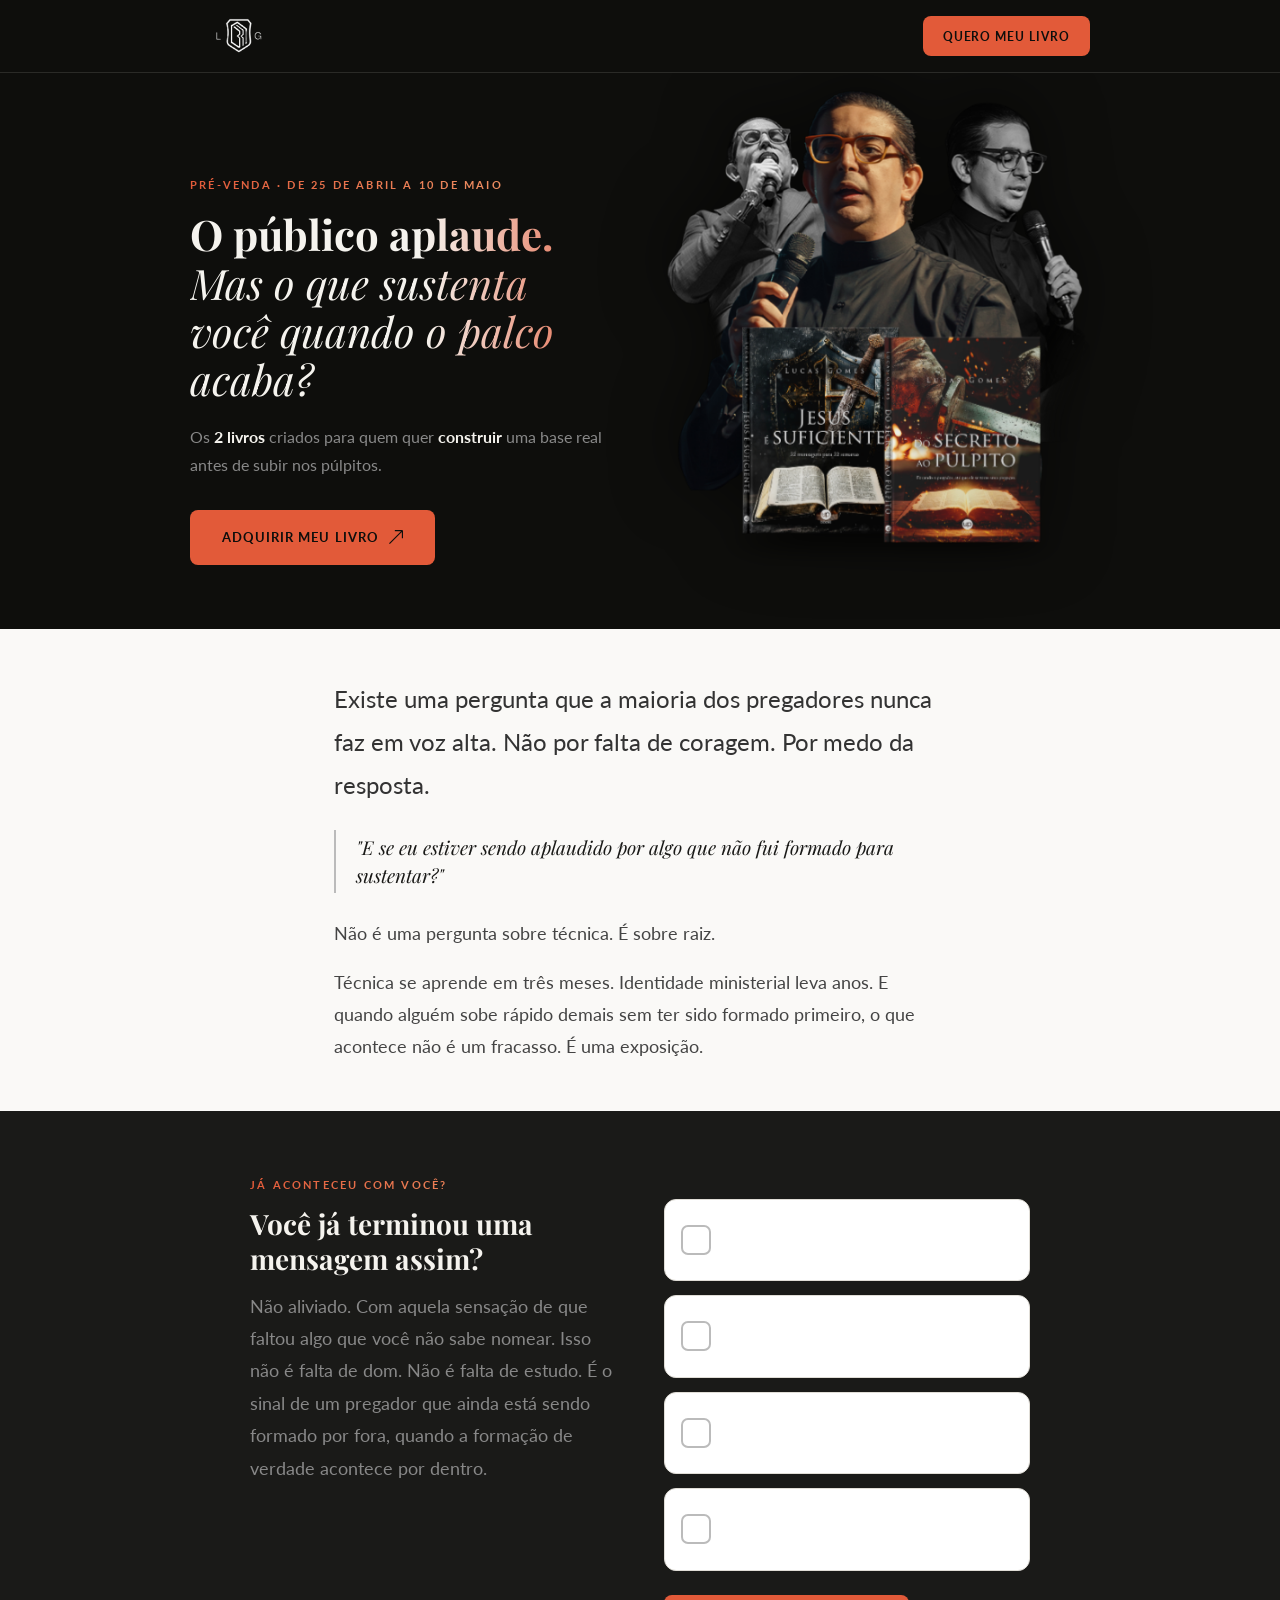
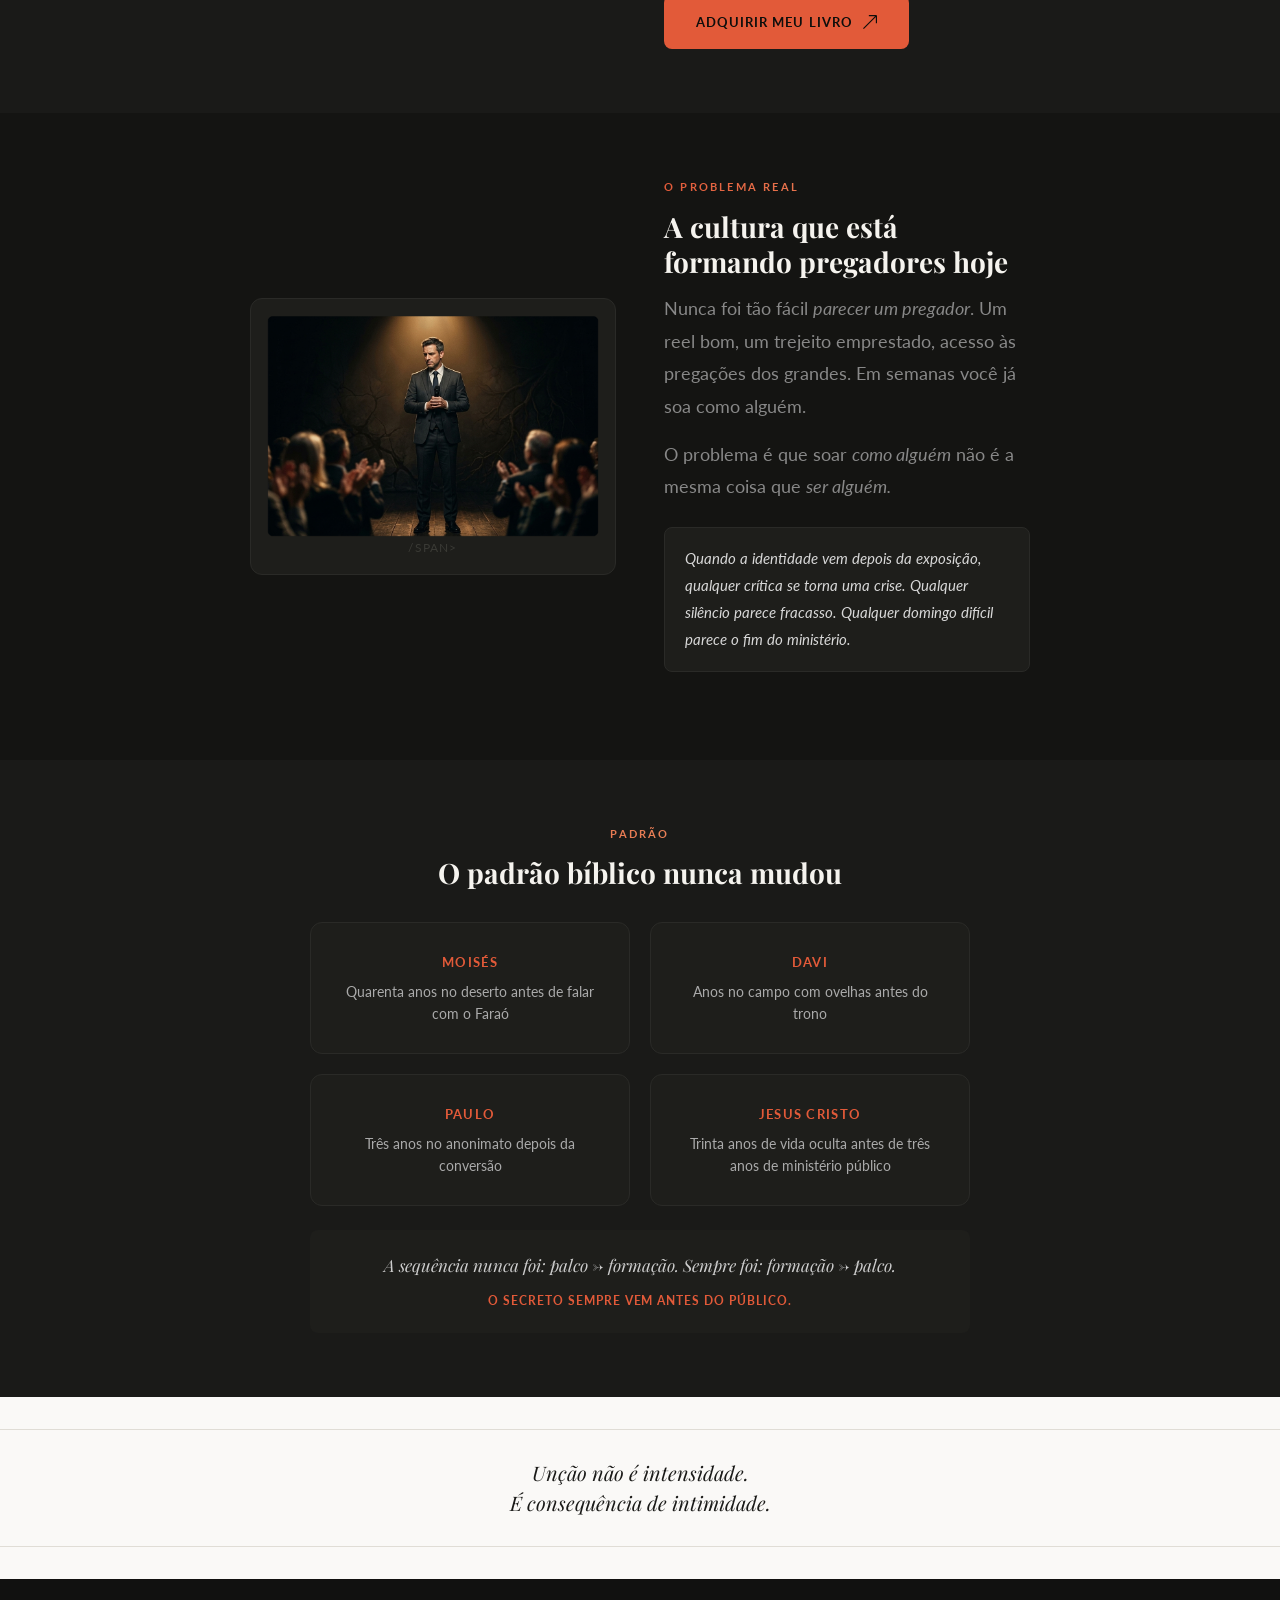
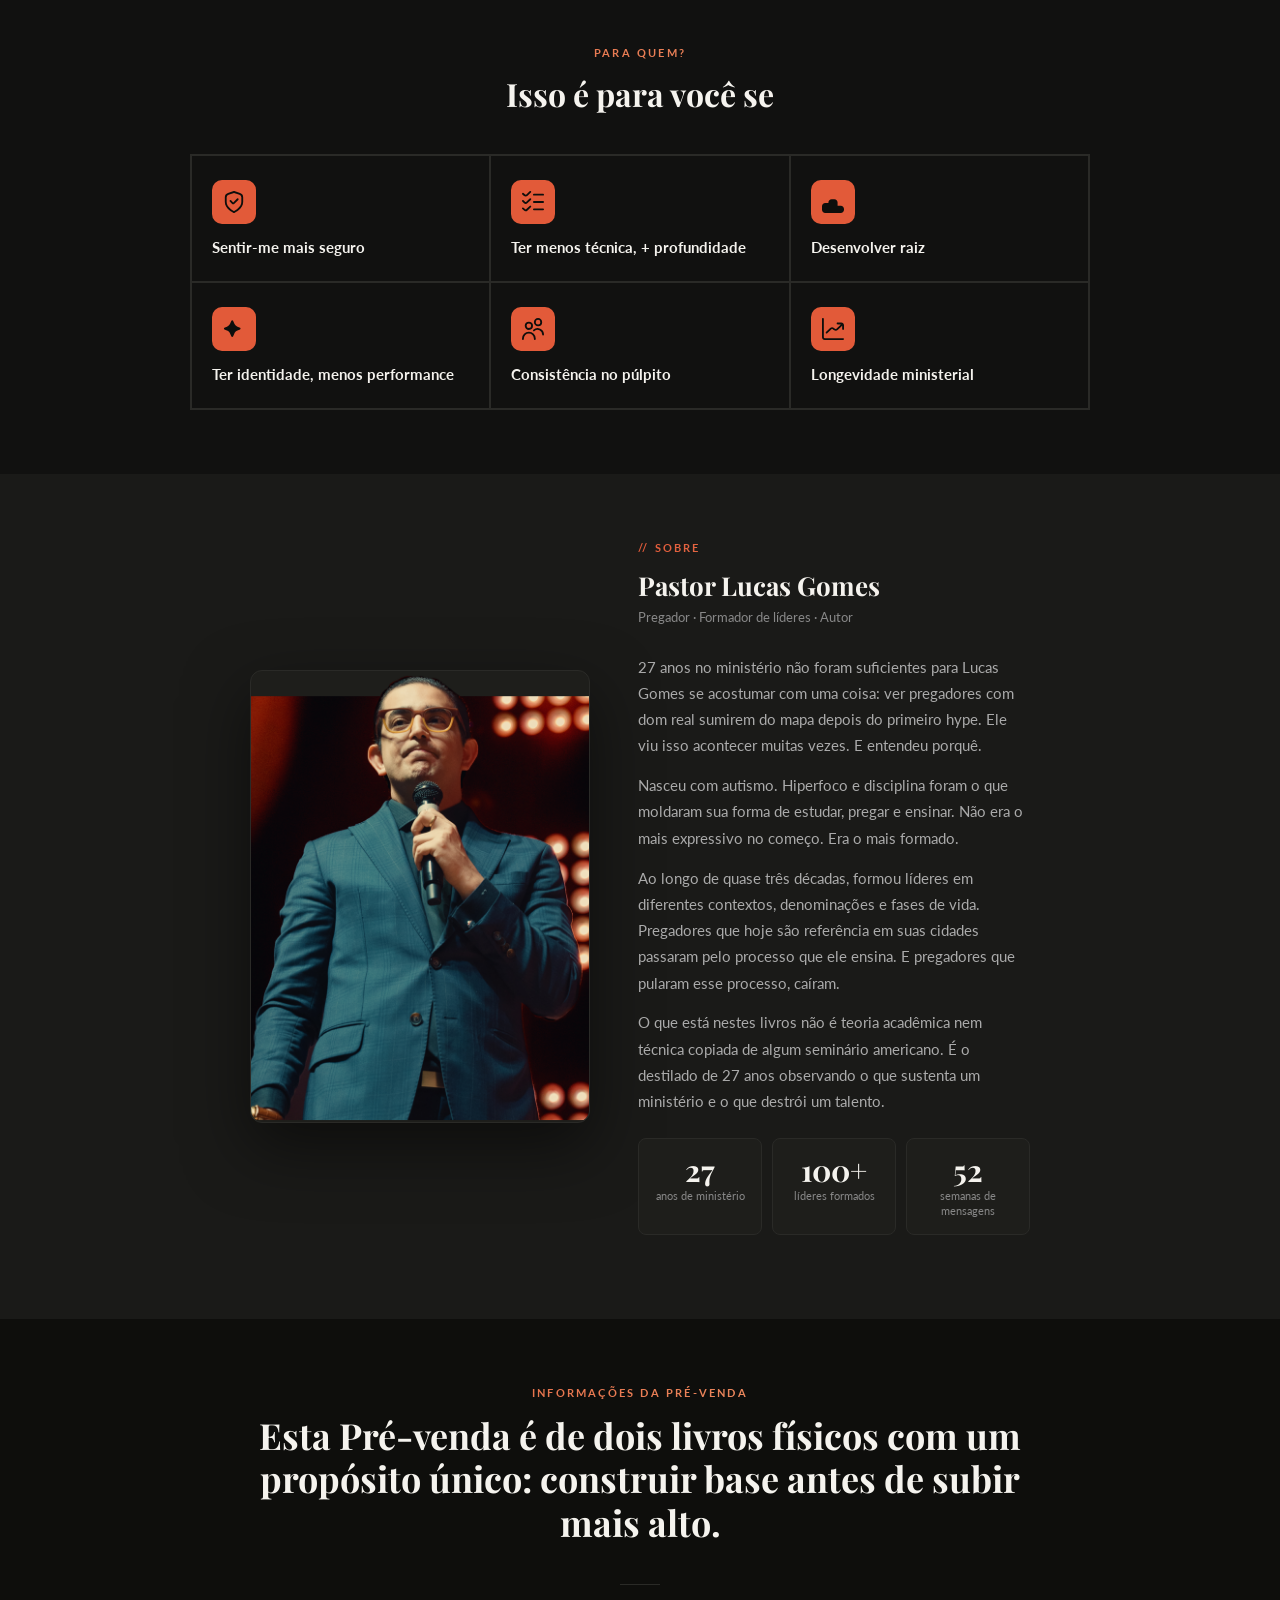
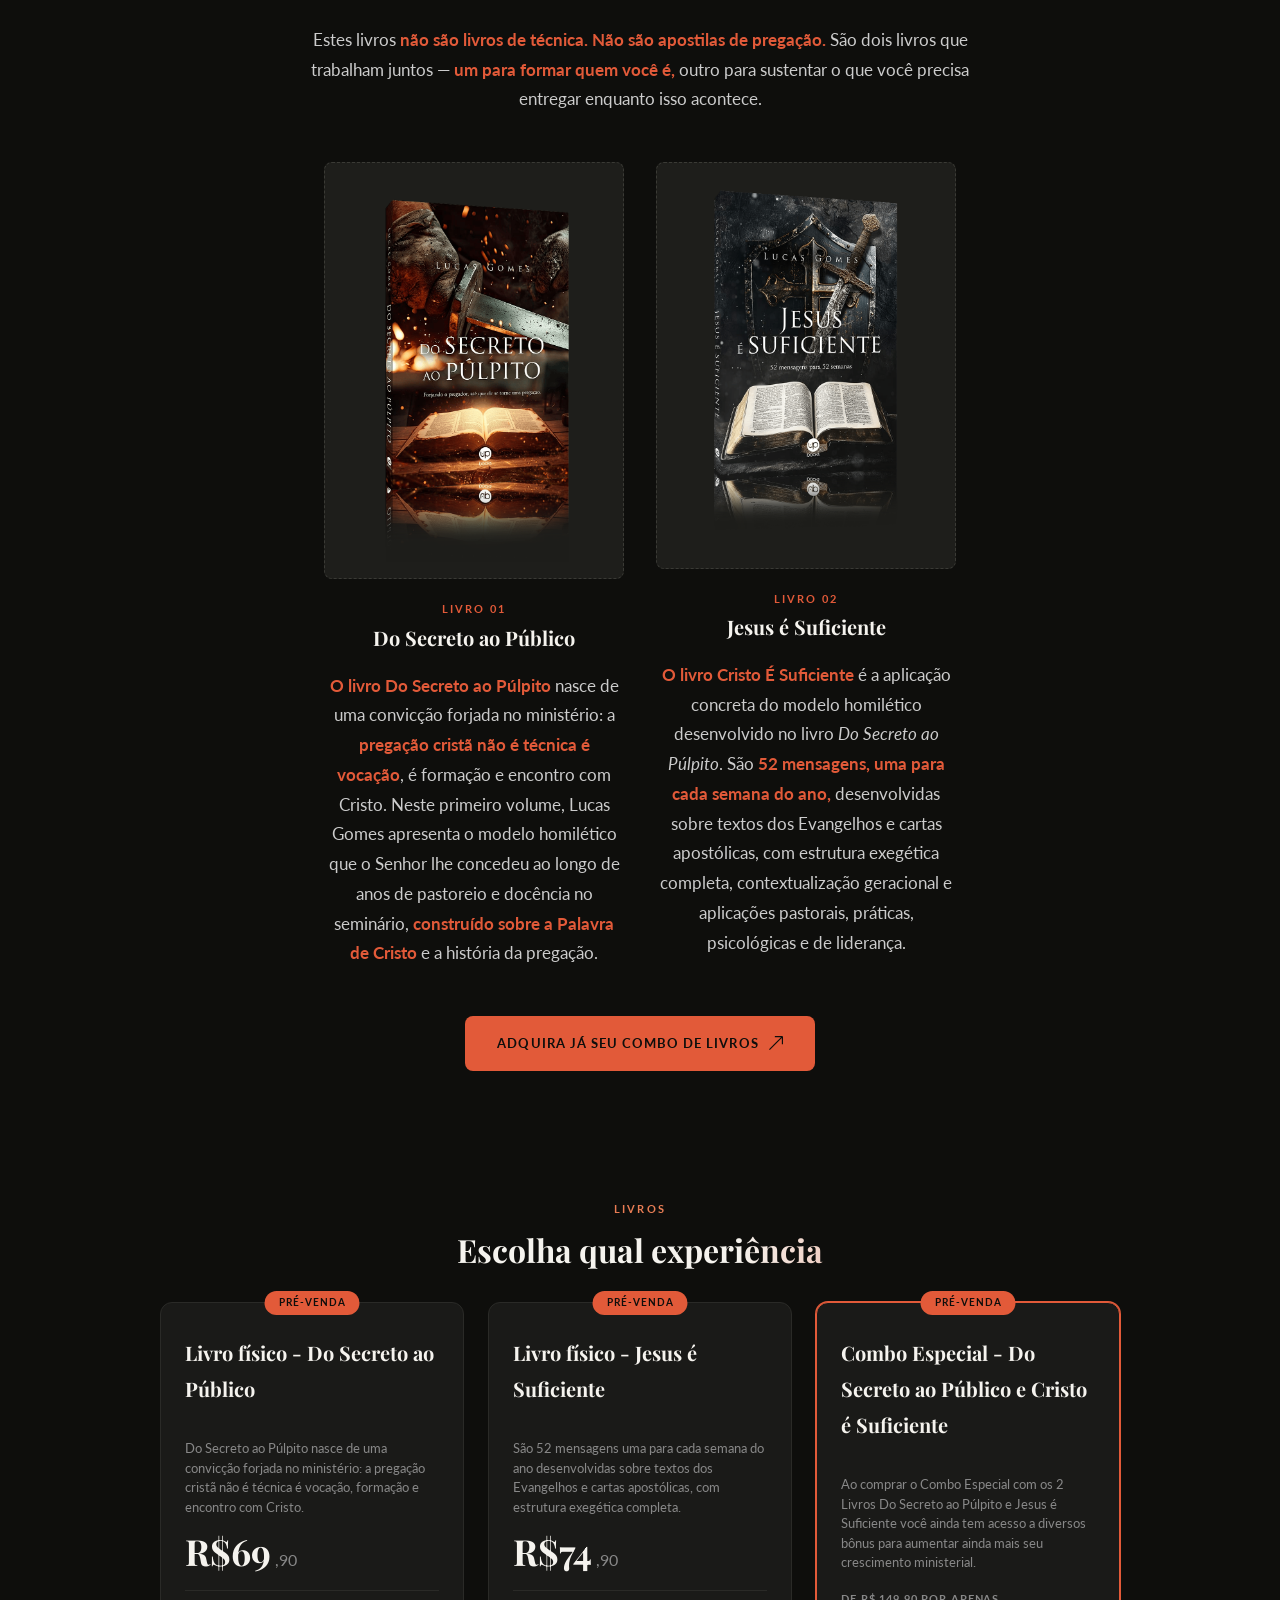
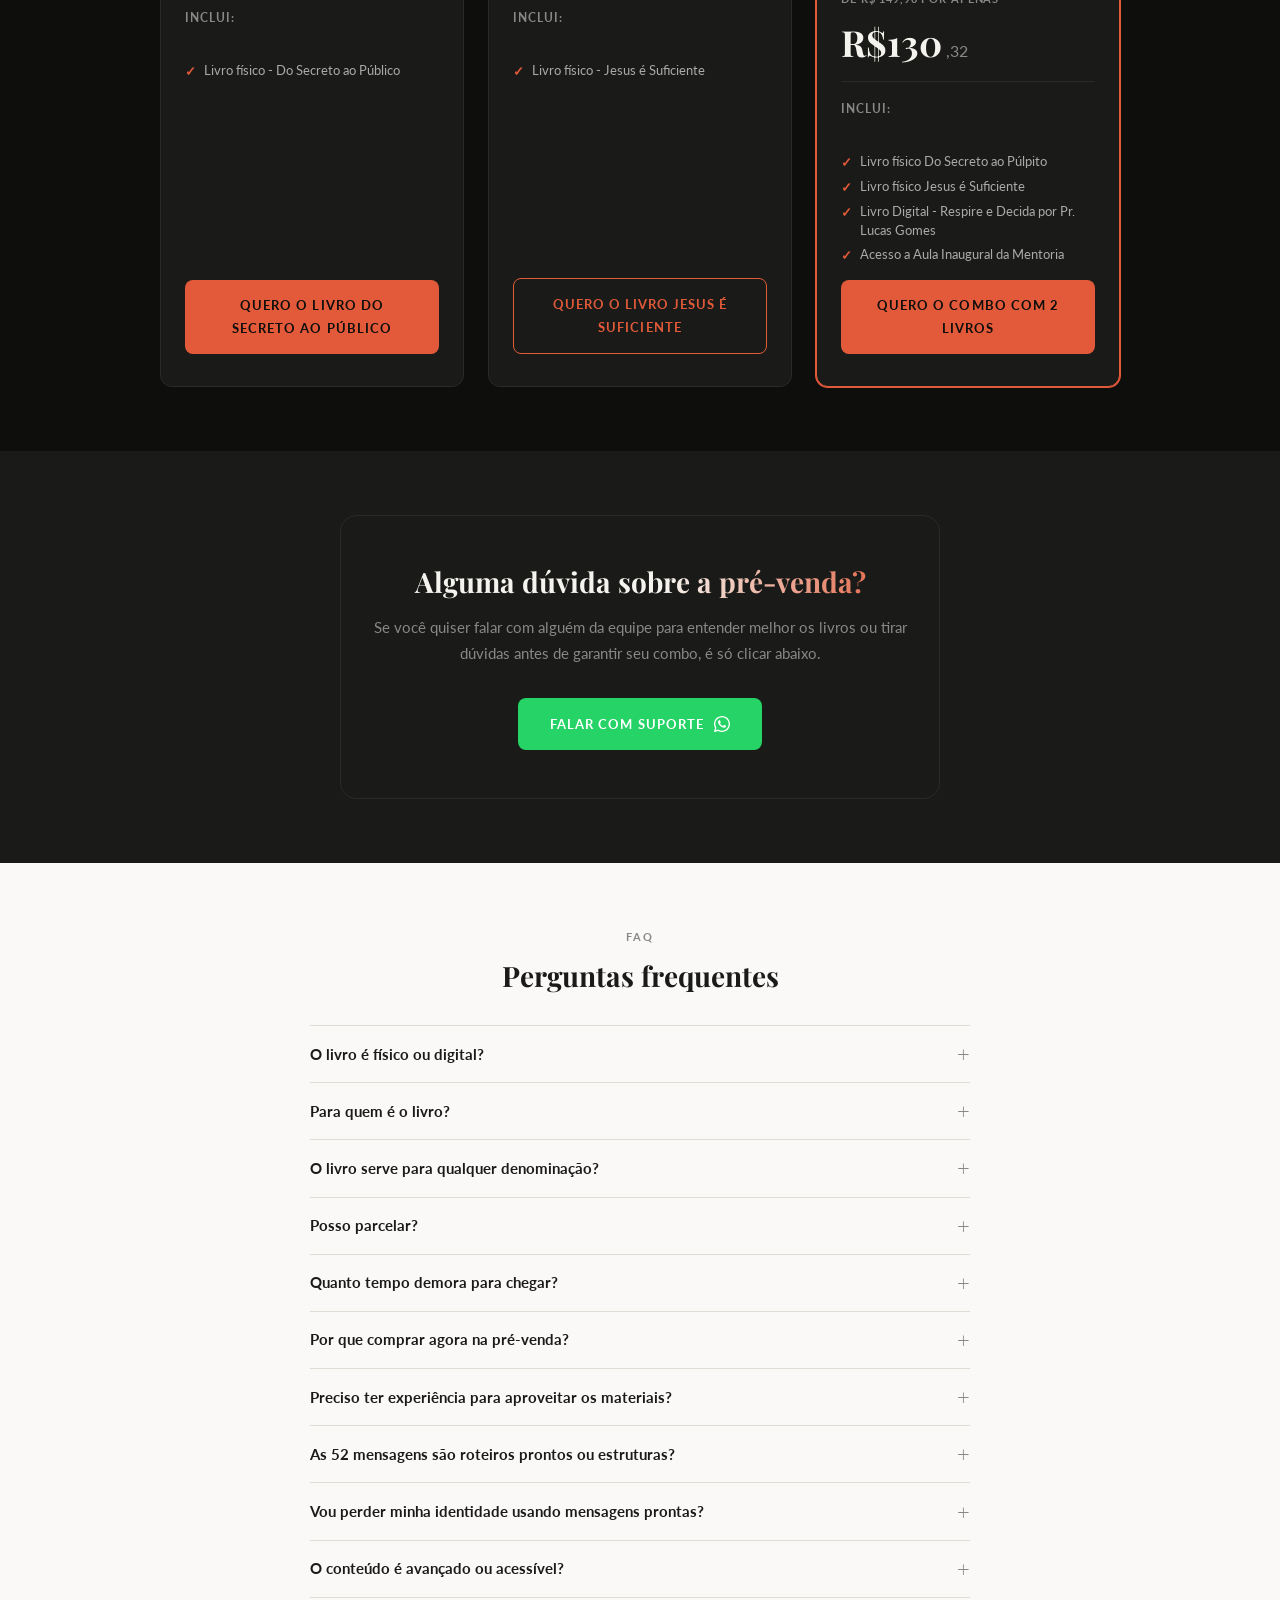
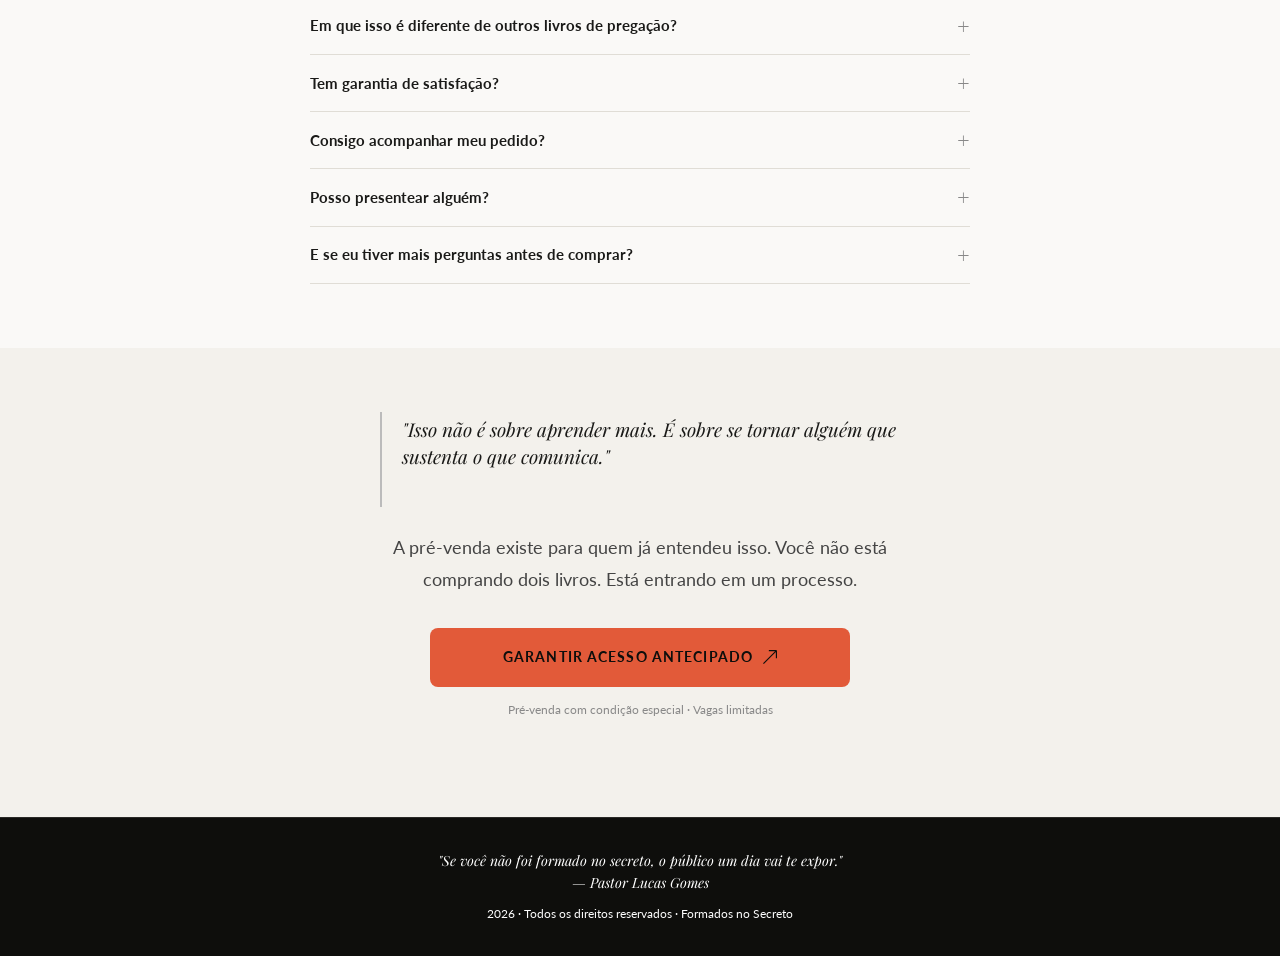
==== commit 20cc0d4f: "Update index.html" ====
--- a/index.html
+++ b/index.html
@@ -715,10 +715,9 @@
         <div class="ingresso-divider"></div>
         <p class="ingresso-includes">Inclui:</p>
         <ul class="ingresso-list">
-          
-        <li>Livro físico - Do Secreto ao Público</li>
+          <li>Livro físico - Do Secreto ao Público</li>
         </ul>
-        <a href="https://www.upbooks.com.br/r/daljkp?utm_medium=checkout&utm_source=pdv&utm_campaign=lxlivros26&utm_content=livro1&utm_term=frio" target="_blank">Quero o livro Do Secreto ao Público</a>
+        <a href="https://www.upbooks.com.br/r/daljkp?utm_medium=checkout&utm_source=pdv&utm_campaign=lxlivros26&utm_content=livro1&utm_term=frio" class="ingresso-btn" target="_blank">Quero o livro Do Secreto ao Público</a>
       </div>
 
       <div class="ingresso-card">
@@ -740,8 +739,7 @@
 
       <div class="ingresso-card ingresso-card--destaque">
         <div class="ingresso-badge">Pré-venda</div>
-        <p class="ingresso-title">Combo Especial - Do Secreto ao Público e Cristo é Suficiente
-</p>
+        <p class="ingresso-title">Combo Especial - Do Secreto ao Público e Cristo é Suficiente</p>
         <p class="ingresso-desc">Ao comprar o Combo Especial com os 2 Livros Do Secreto ao Púlpito e Jesus é Suficiente você ainda tem acesso a diversos bônus para aumentar ainda mais seu crescimento ministerial. </p>
         <div>
           <p class="ingresso-price-label">De R$ 149,90 por apenas</p>
@@ -752,12 +750,9 @@
         <p class="ingresso-includes">Inclui:</p>
         <ul class="ingresso-list">
           <li>Livro físico Do Secreto ao Púlpito</li>
-          <li>Livro físico Jesus é Suficiente
-</li>
-          <li>Livro Digital - Respire e Decida por Pr. Lucas Gomes
-</li>
-          <li>Acesso a Aula Inaugural da Mentoria
-</li>
+          <li>Livro físico Jesus é Suficiente</li>
+          <li>Livro Digital - Respire e Decida por Pr. Lucas Gomes</li>
+          <li>Acesso a Aula Inaugural da Mentoria</li>
         </ul>
         <a href="https://www.upbooks.com.br/r/gswxoe?utm_medium=checkout&utm_source=pdv&utm_campaign=lxlivros26&utm_content=combo2livros&utm_term=frio" class="ingresso-btn" target="_blank">Quero o Combo com 2 livros</a>
       </div>
@@ -765,6 +760,8 @@
     </div>
   </div>
 </section>
+
+  
 
 <!-- SUPORTE -->
 <section class="suporte-section">
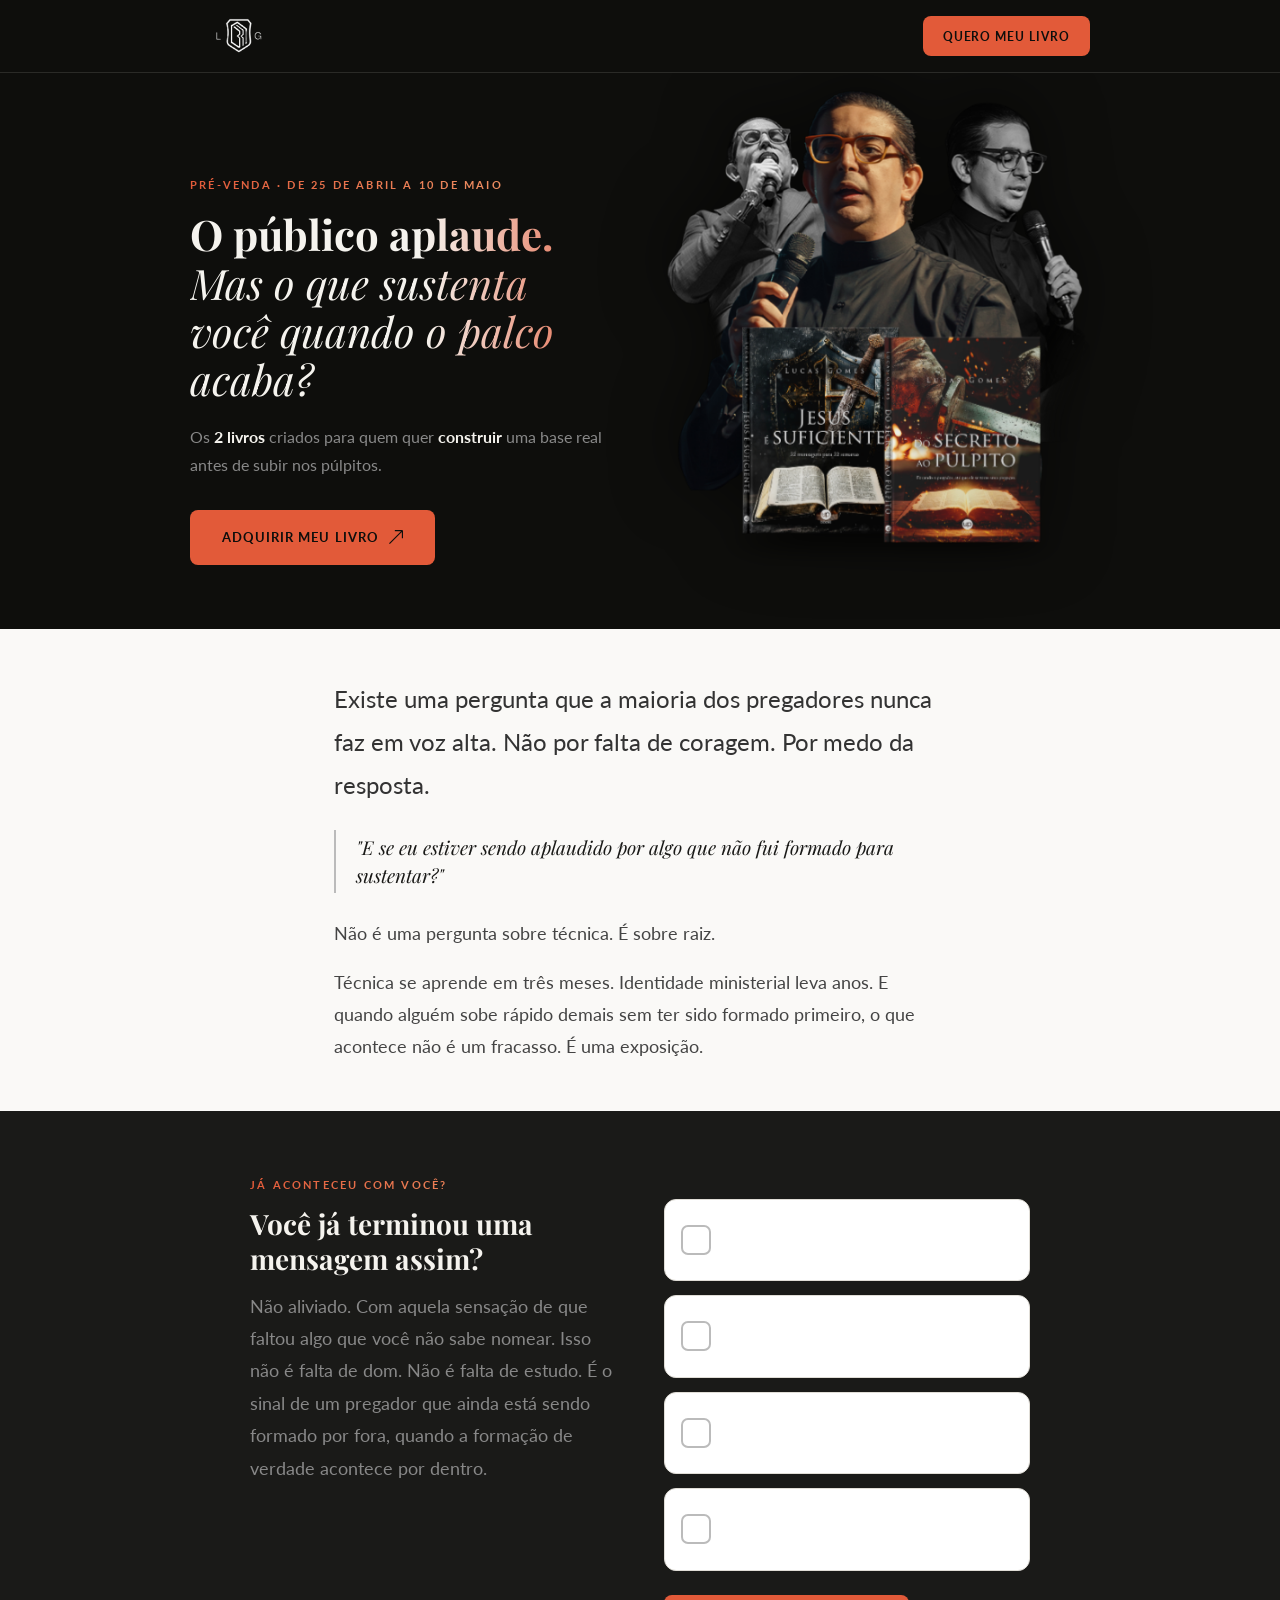
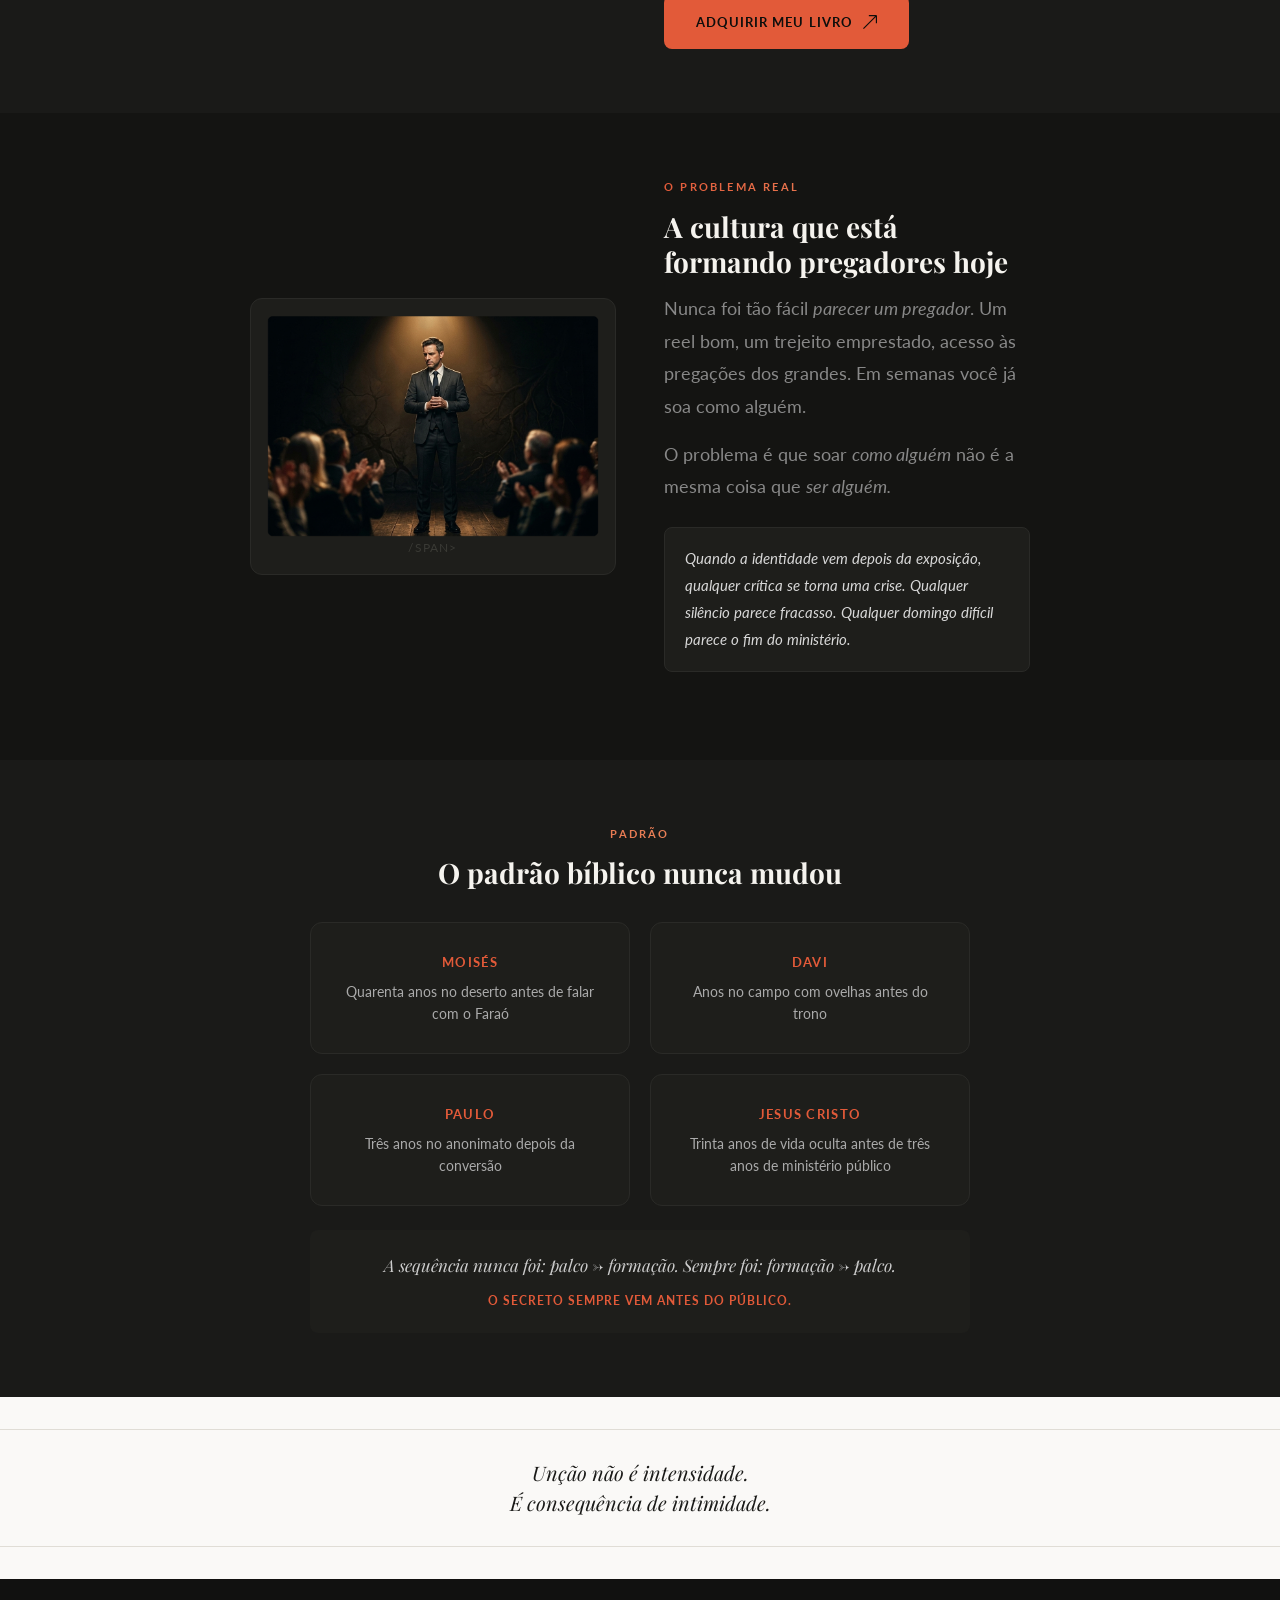
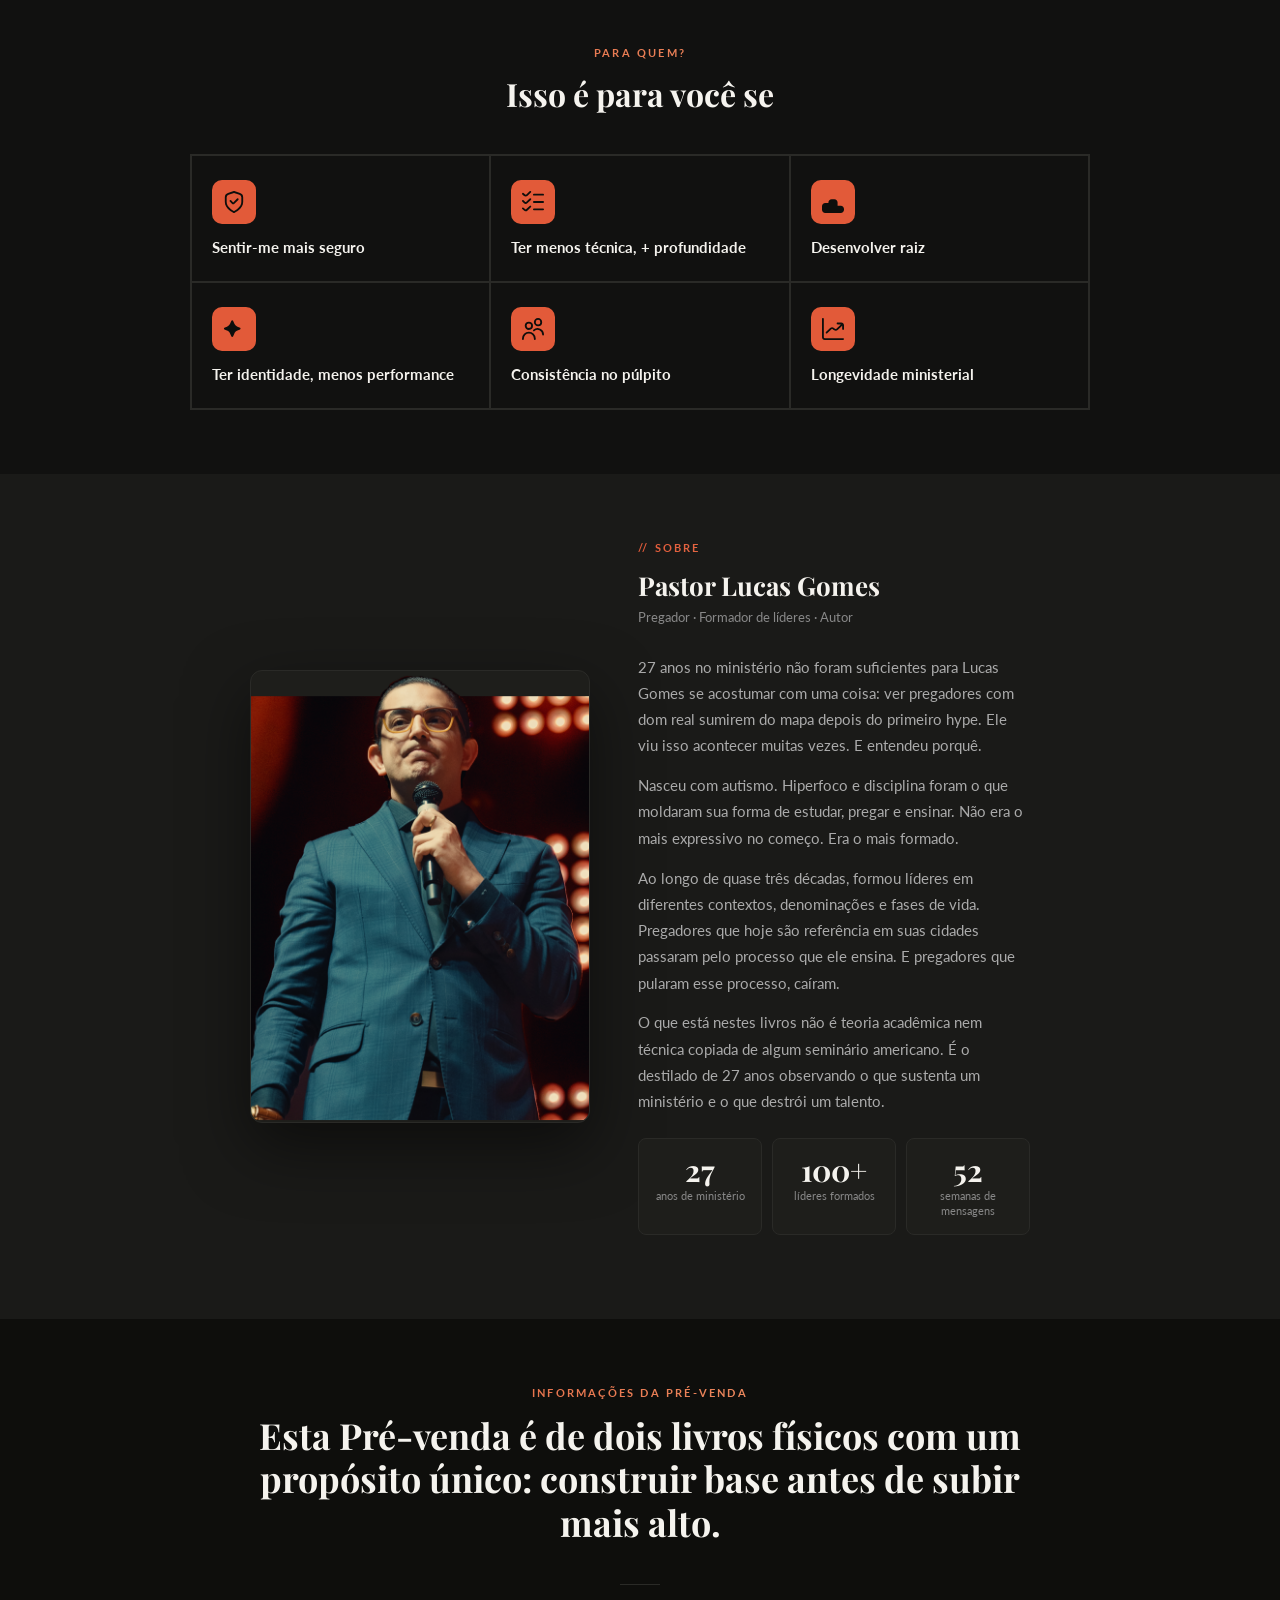
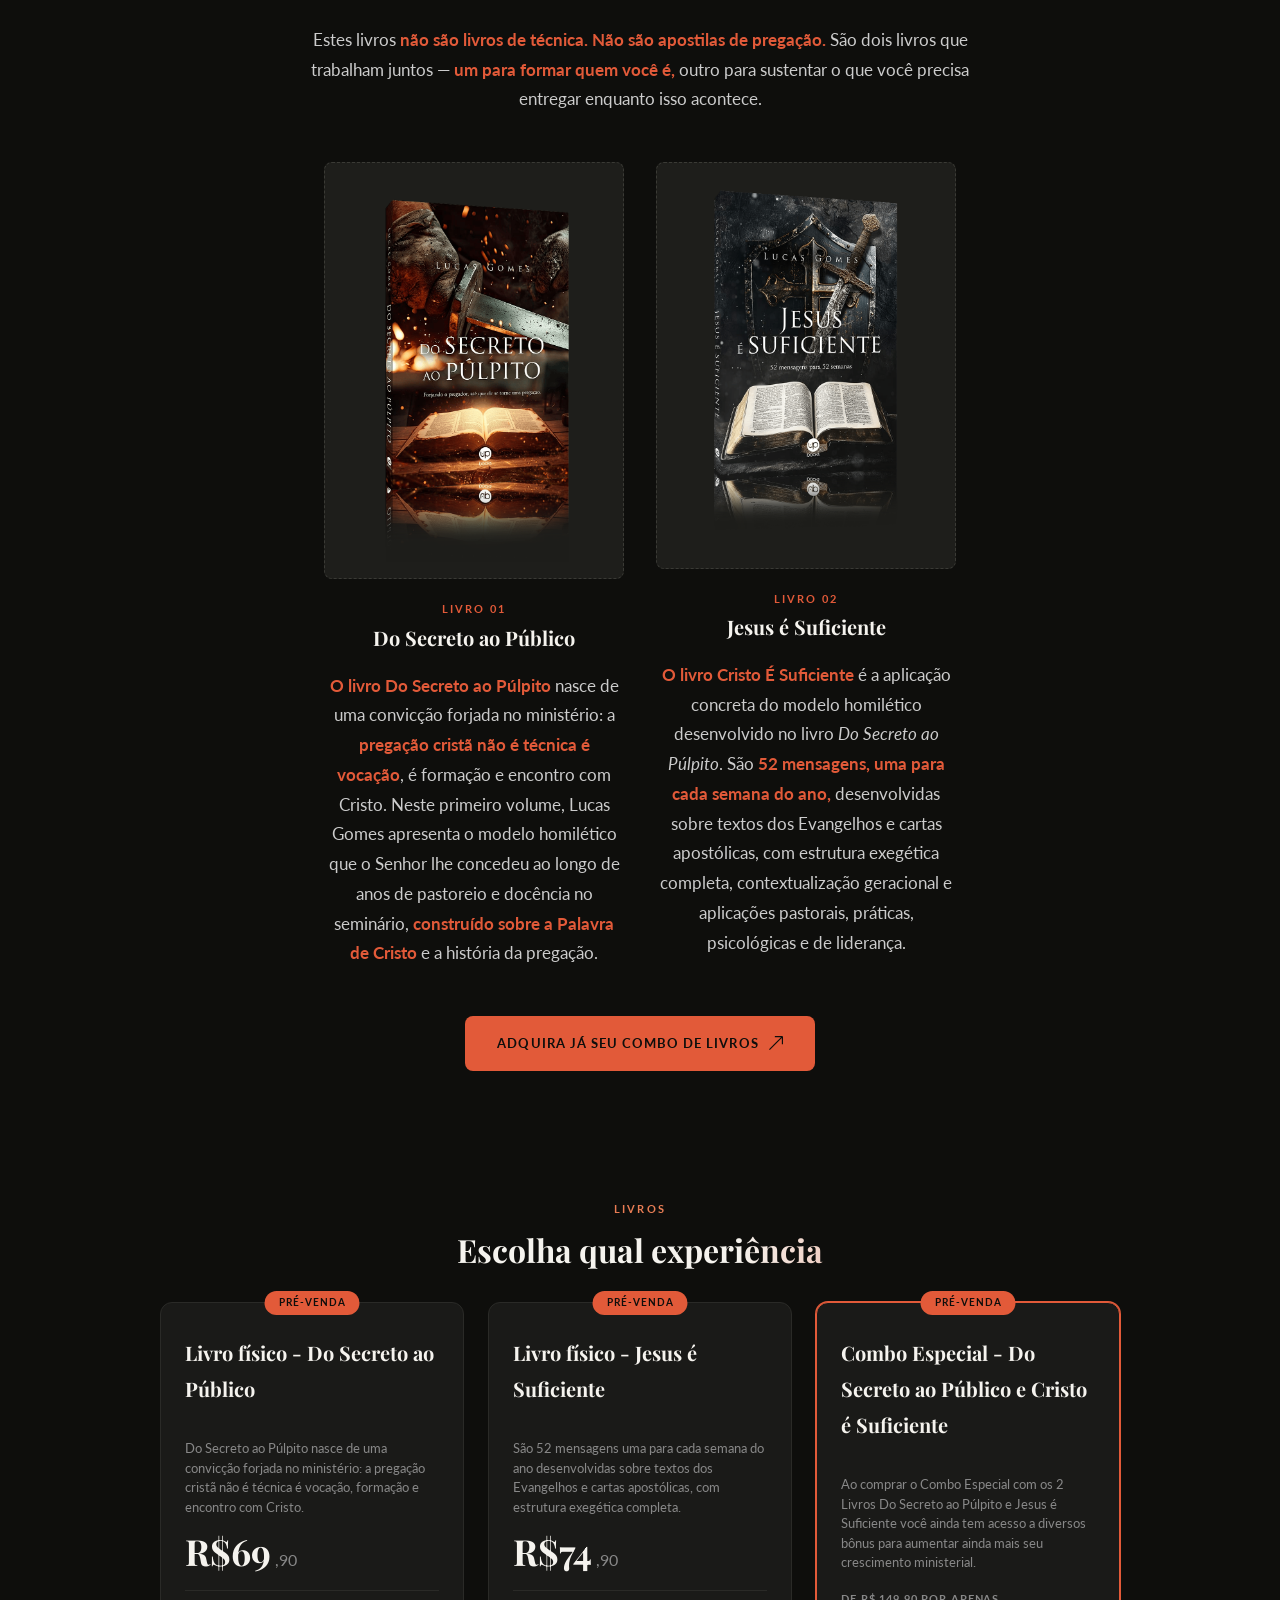
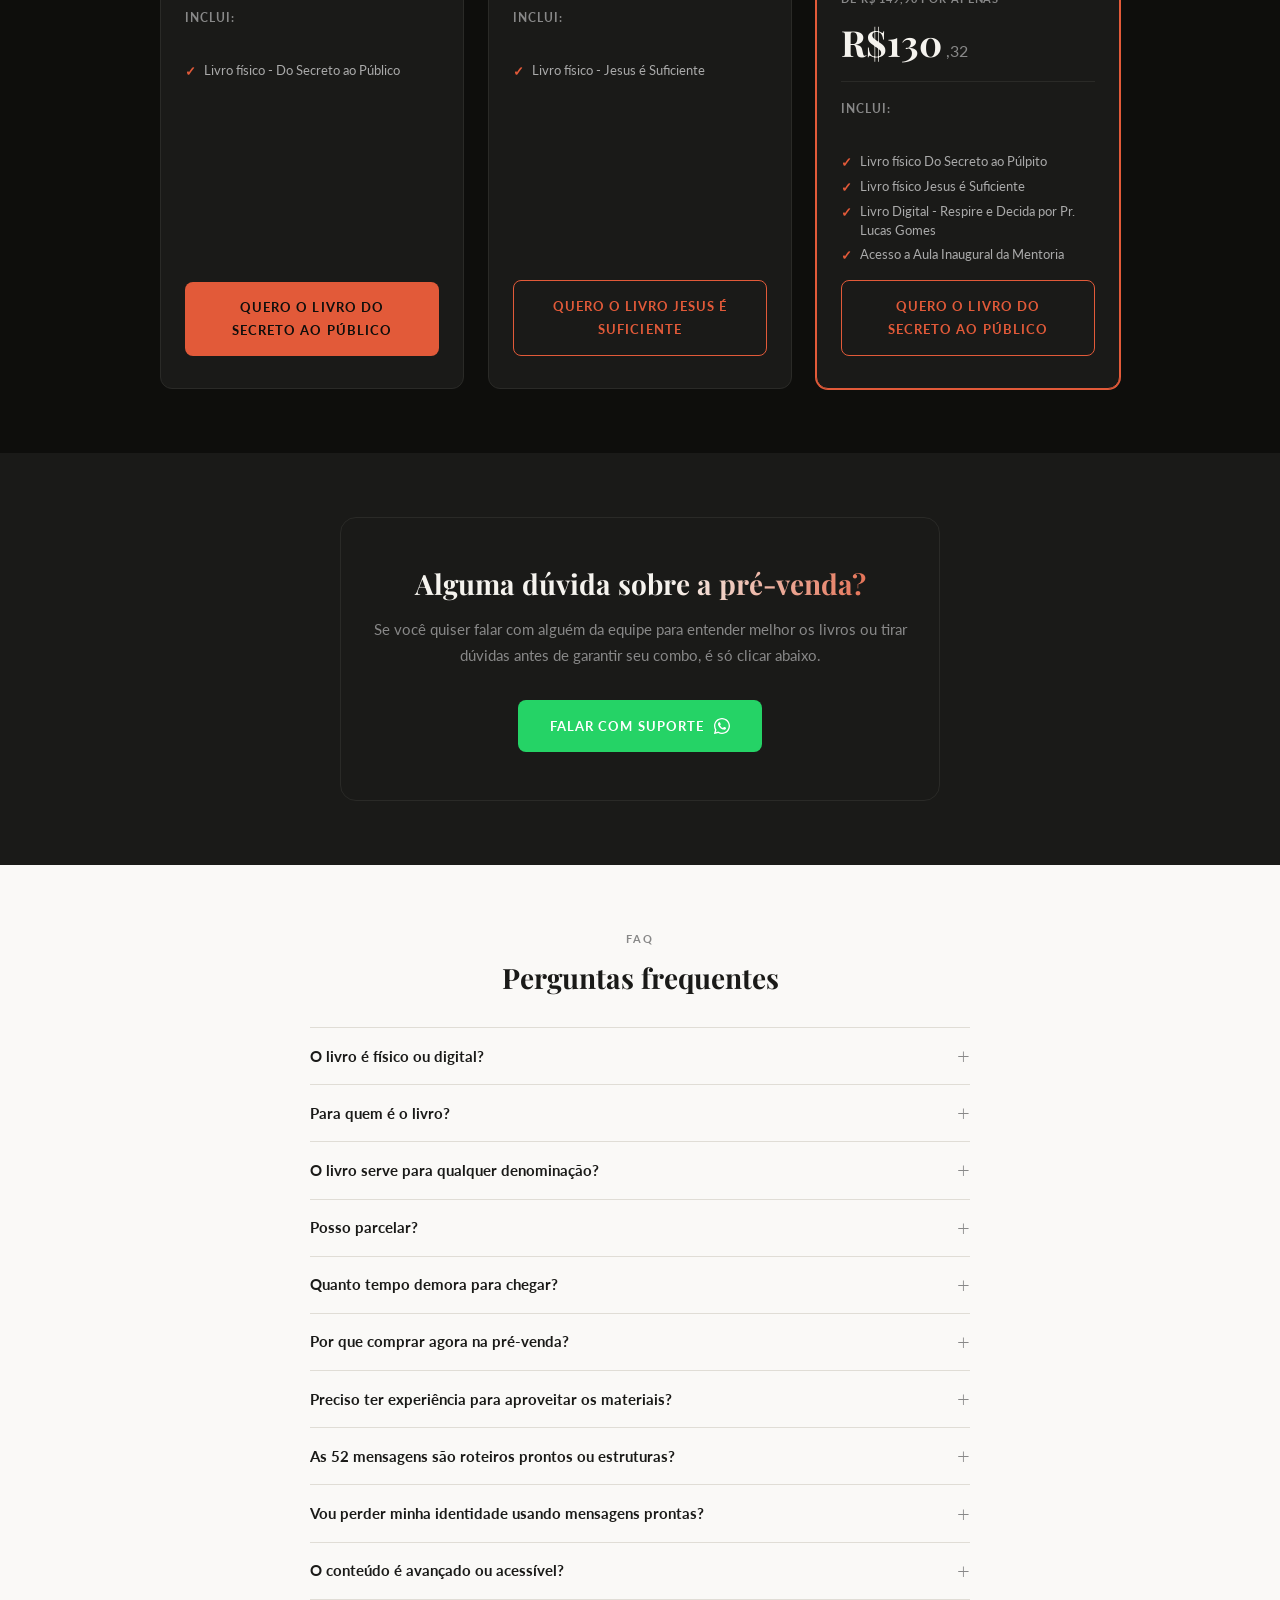
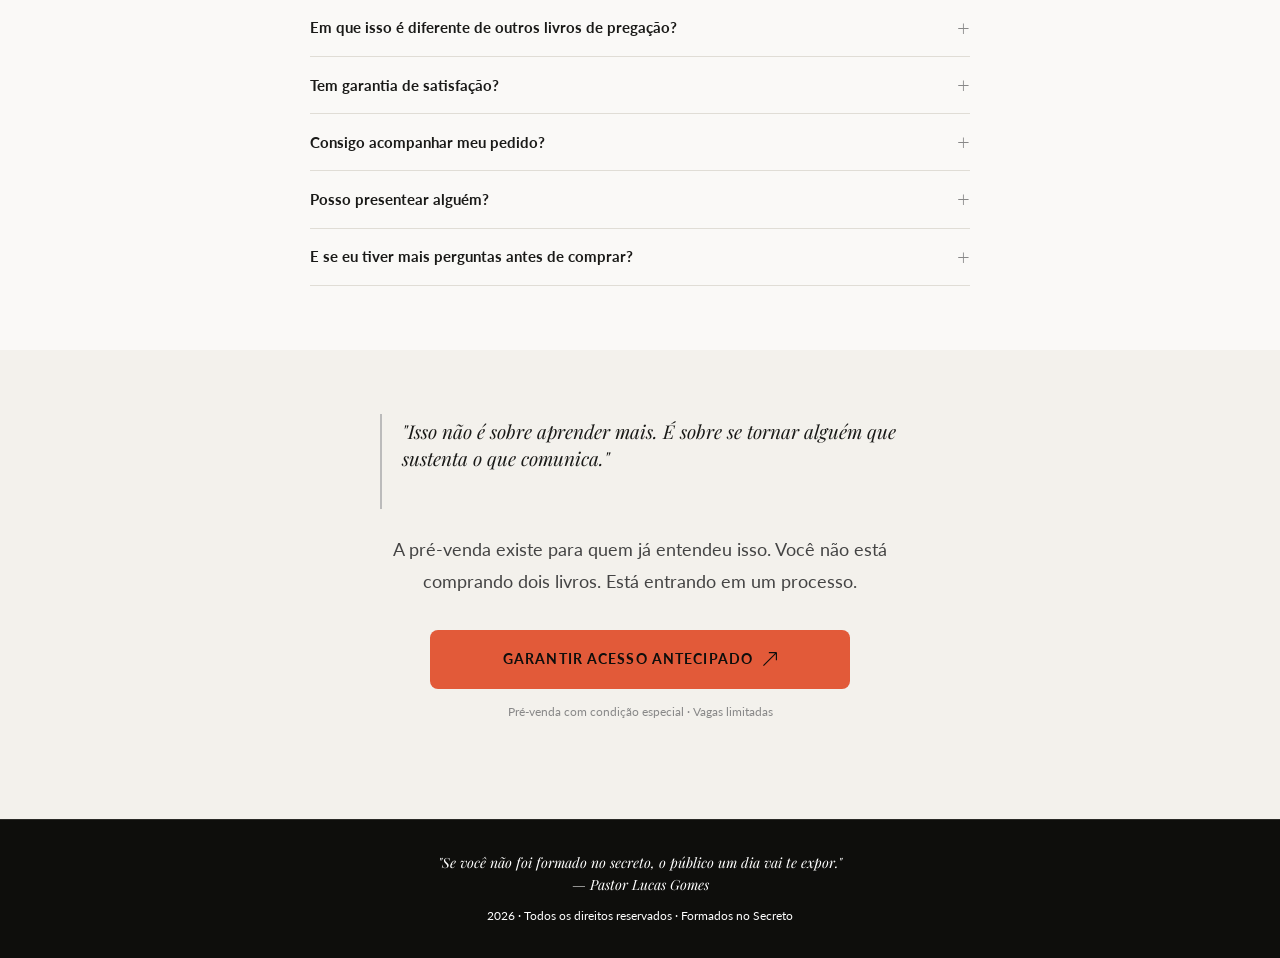
==== commit b889b6b5: "Update index.html" ====
--- a/index.html
+++ b/index.html
@@ -754,7 +754,7 @@
           <li>Livro Digital - Respire e Decida por Pr. Lucas Gomes</li>
           <li>Acesso a Aula Inaugural da Mentoria</li>
         </ul>
-        <a href="https://www.upbooks.com.br/r/gswxoe?utm_medium=checkout&utm_source=pdv&utm_campaign=lxlivros26&utm_content=combo2livros&utm_term=frio" class="ingresso-btn" target="_blank">Quero o Combo com 2 livros</a>
+        <a href="https://www.upbooks.com.br/r/daljkp?utm_medium=checkout&utm_source=pdv&utm_campaign=lxlivros26&utm_content=livro1&utm_term=frio" class="ingresso-btn ingresso-btn--outline" target="_blank">Quero o livro Do Secreto ao Público</a>
       </div>
 
     </div>
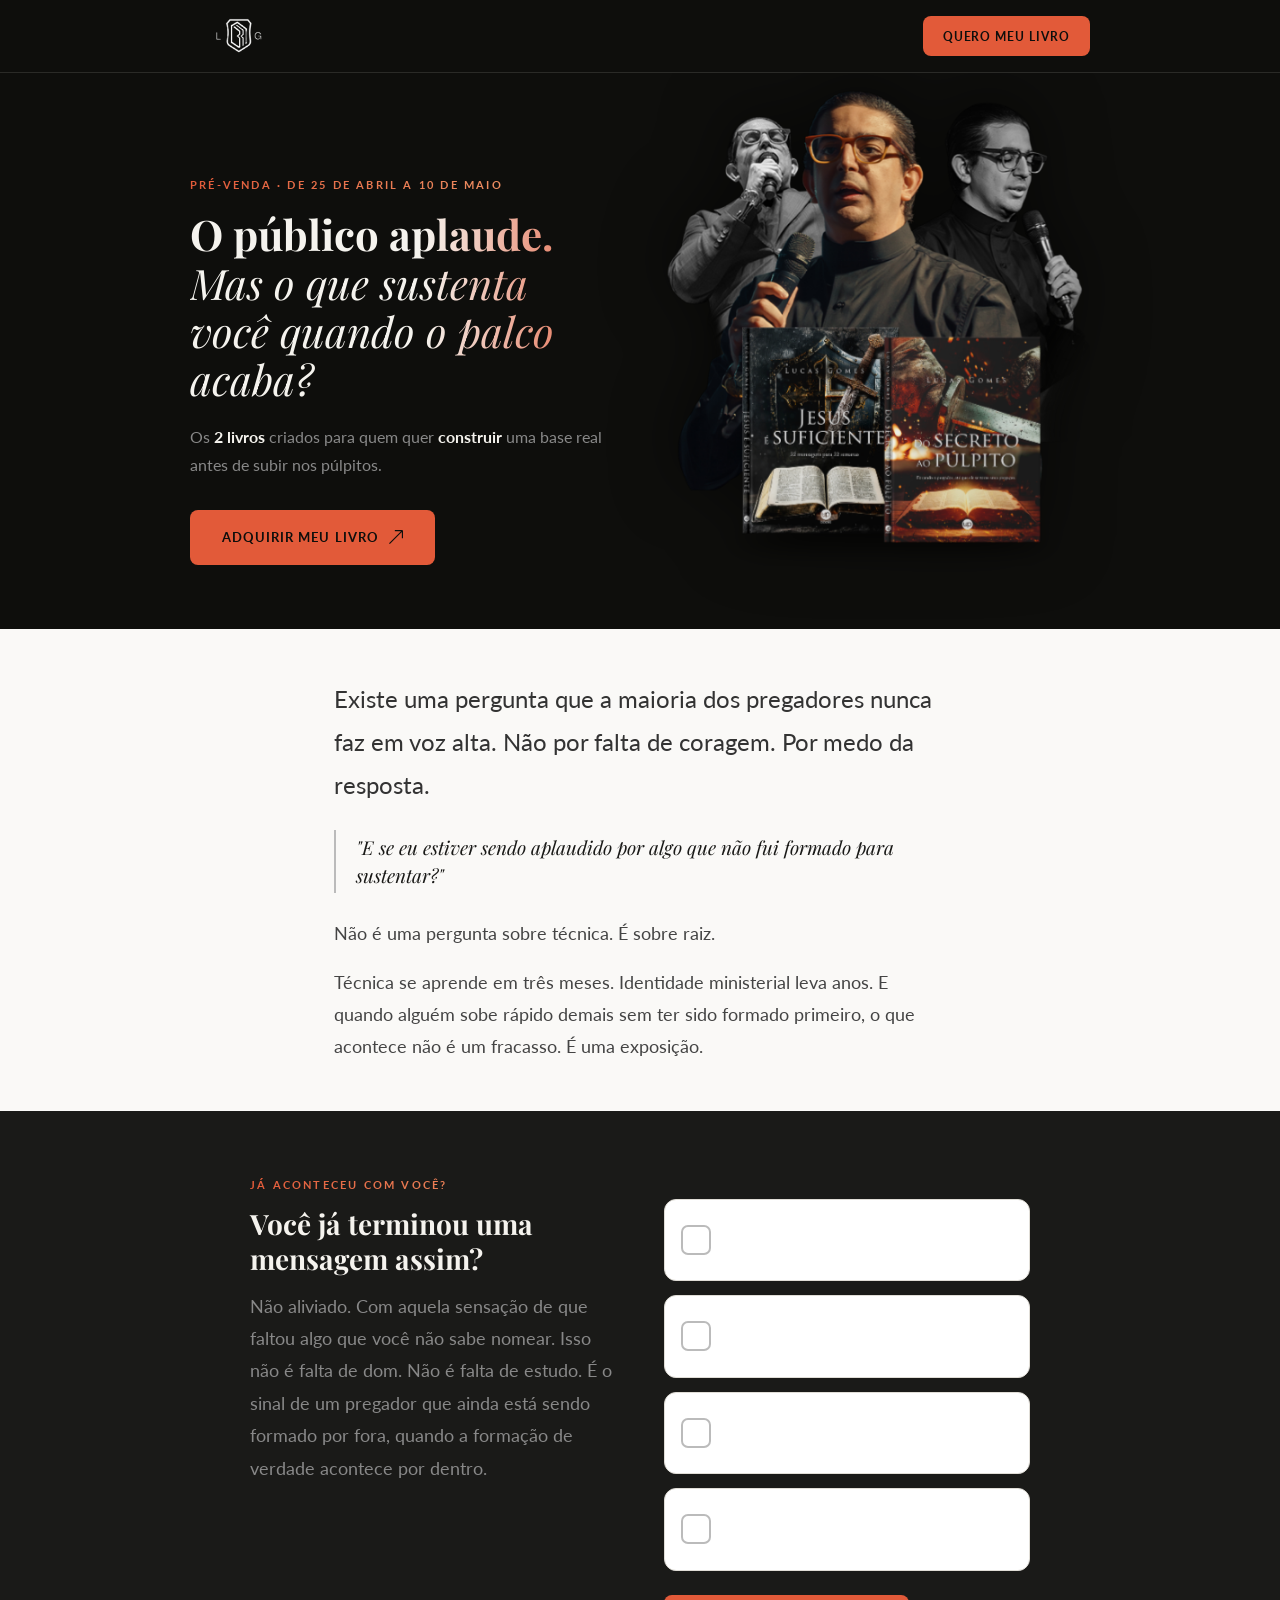
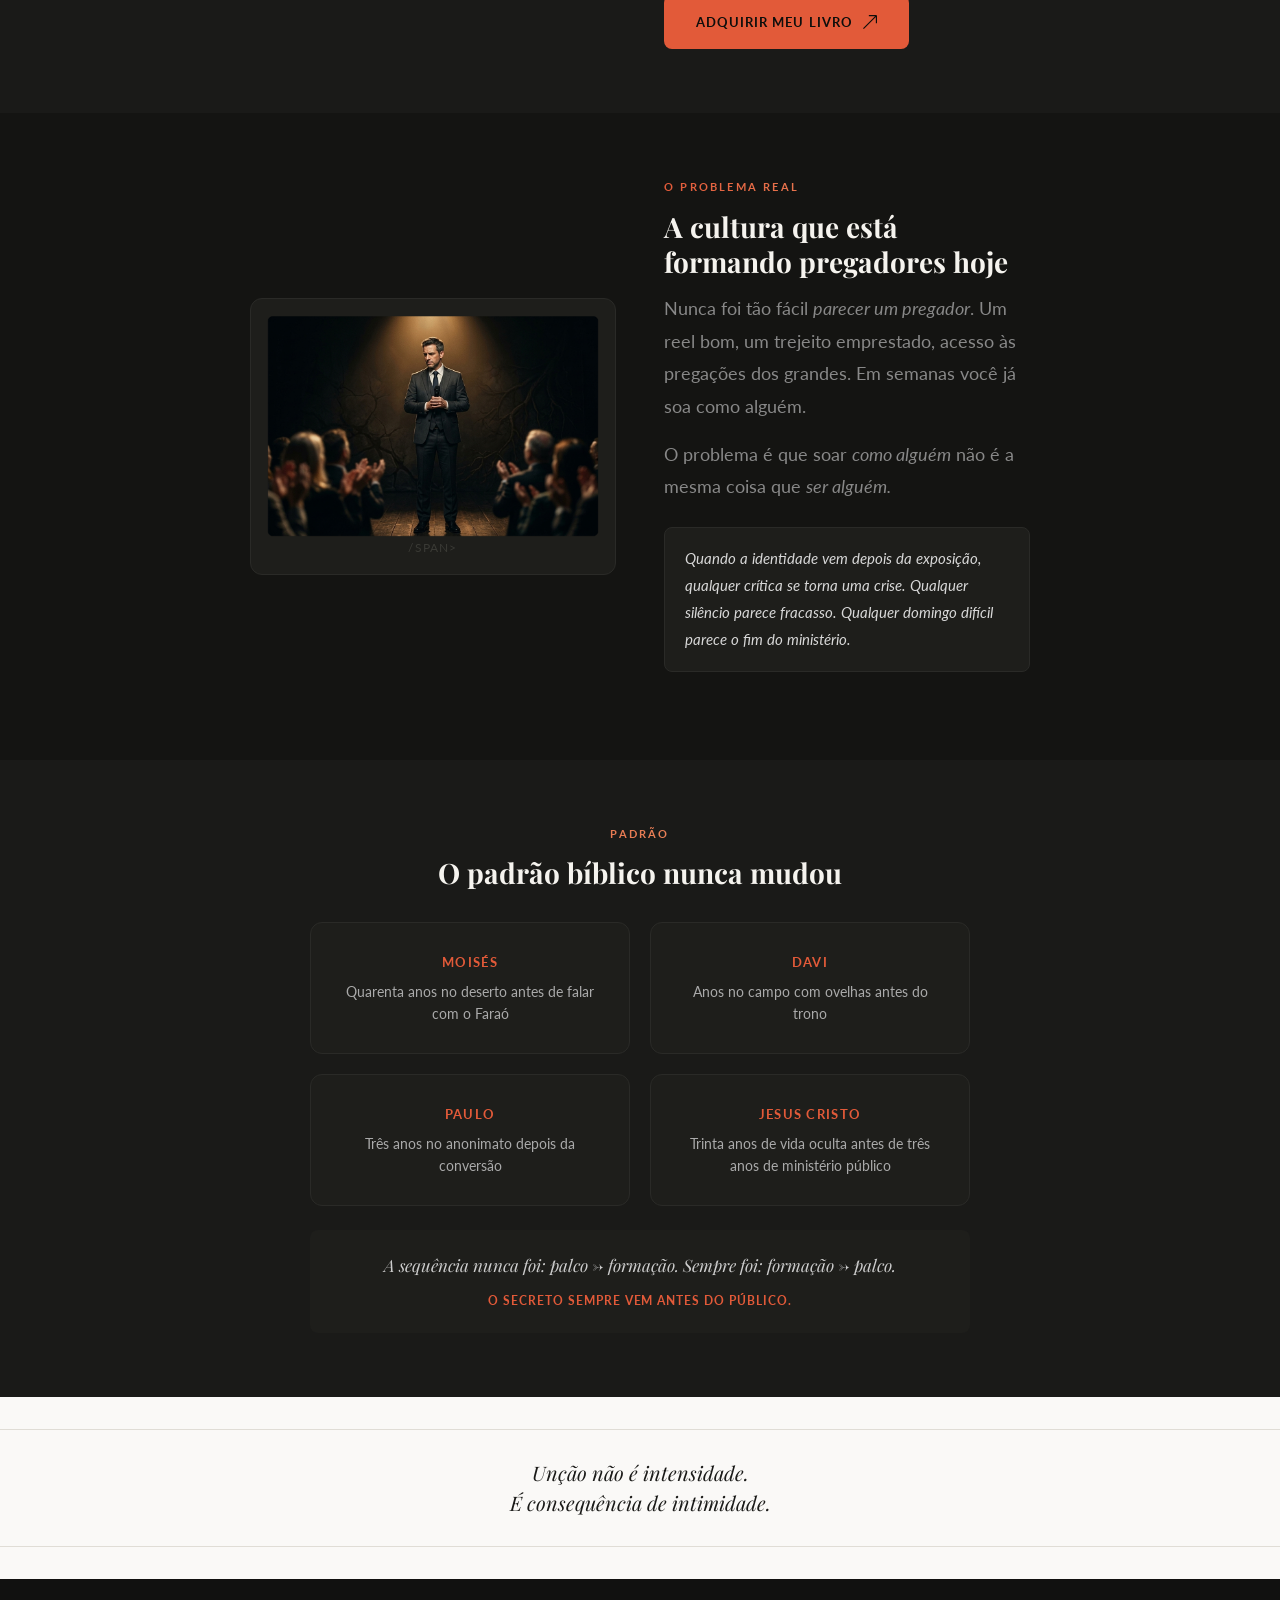
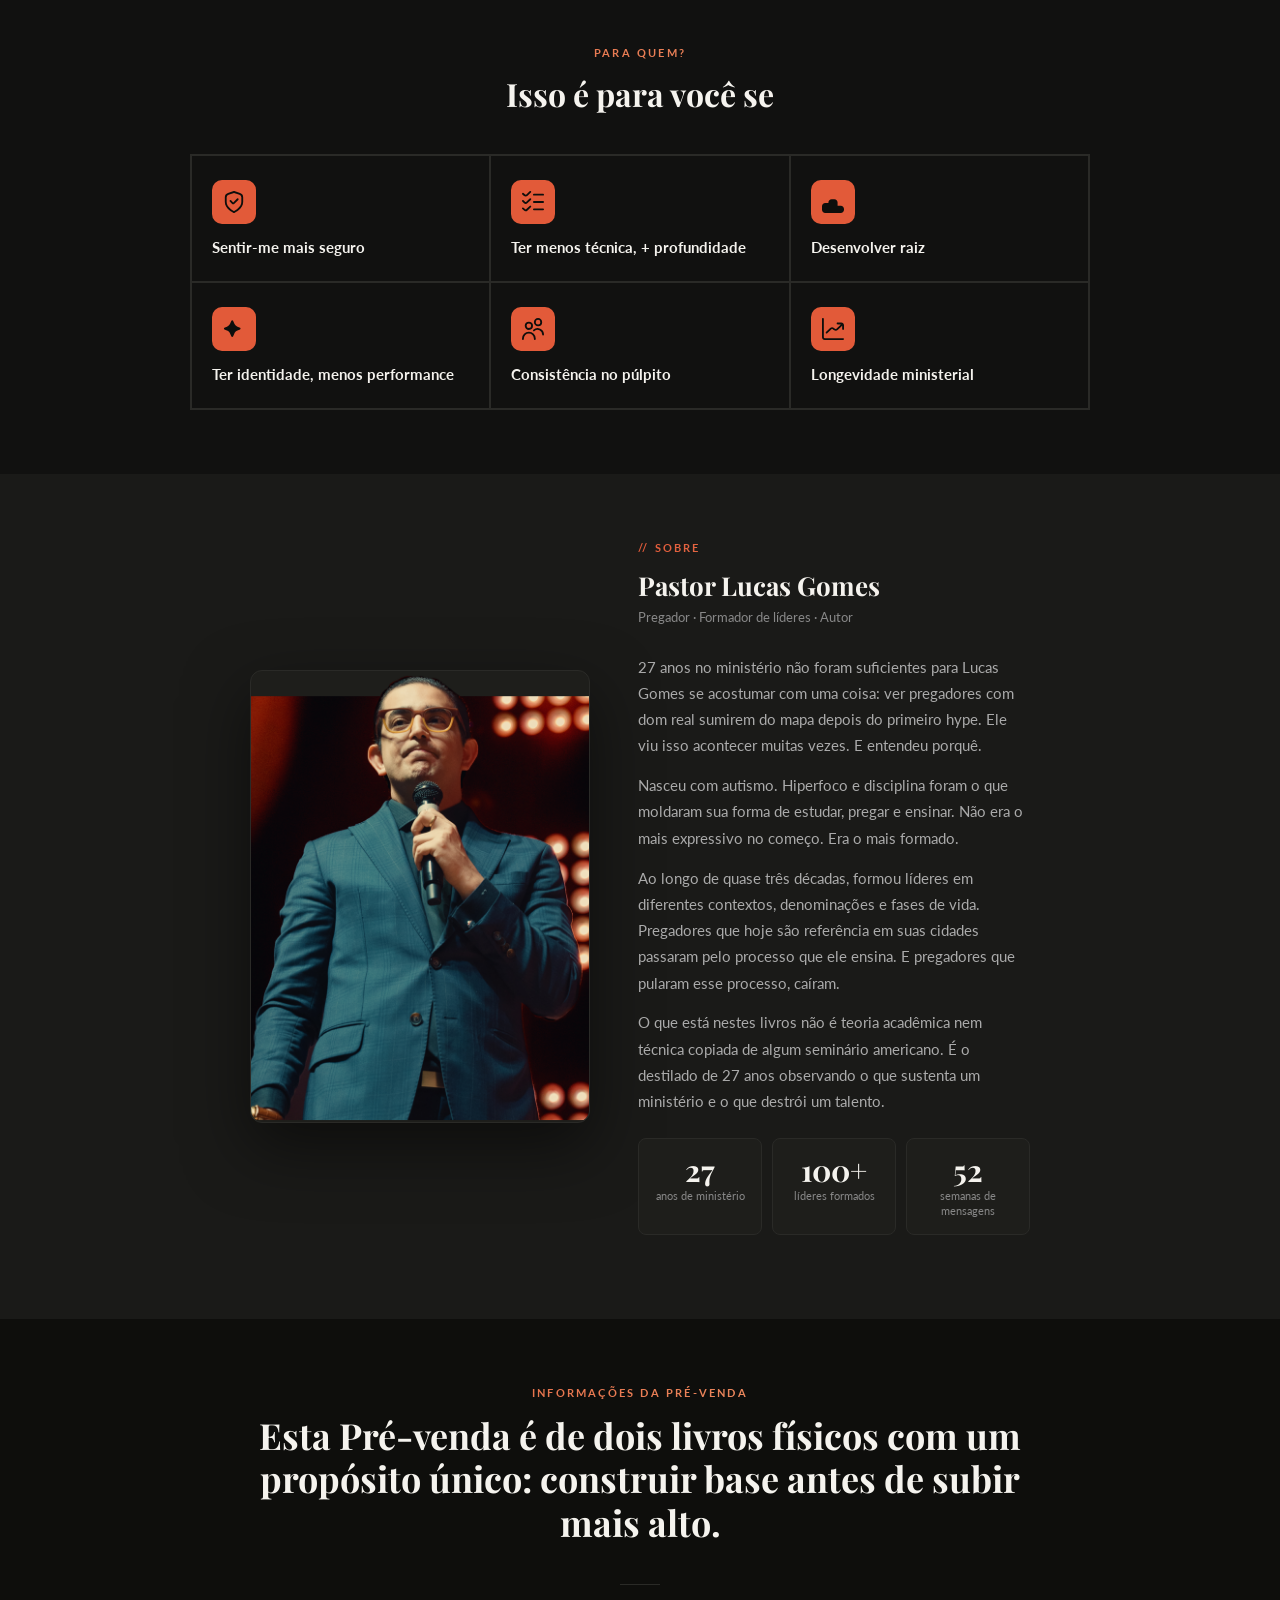
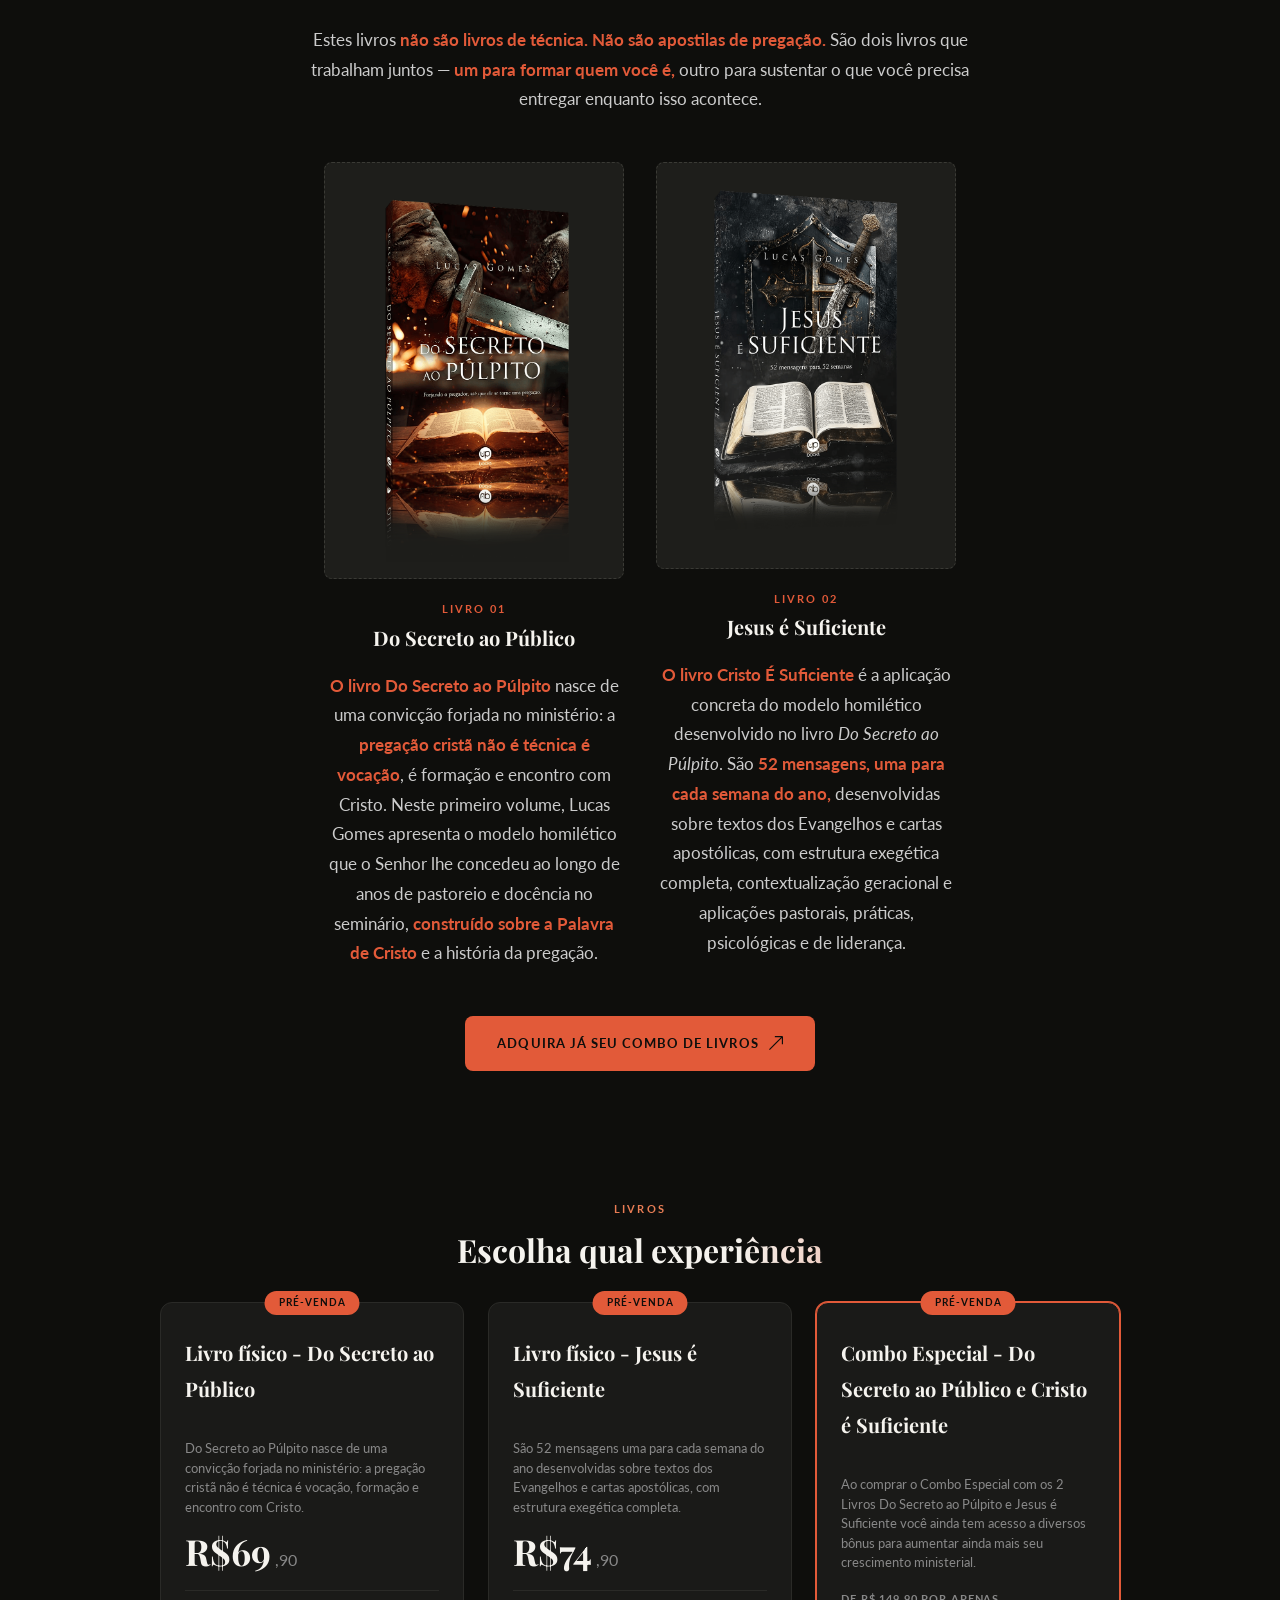
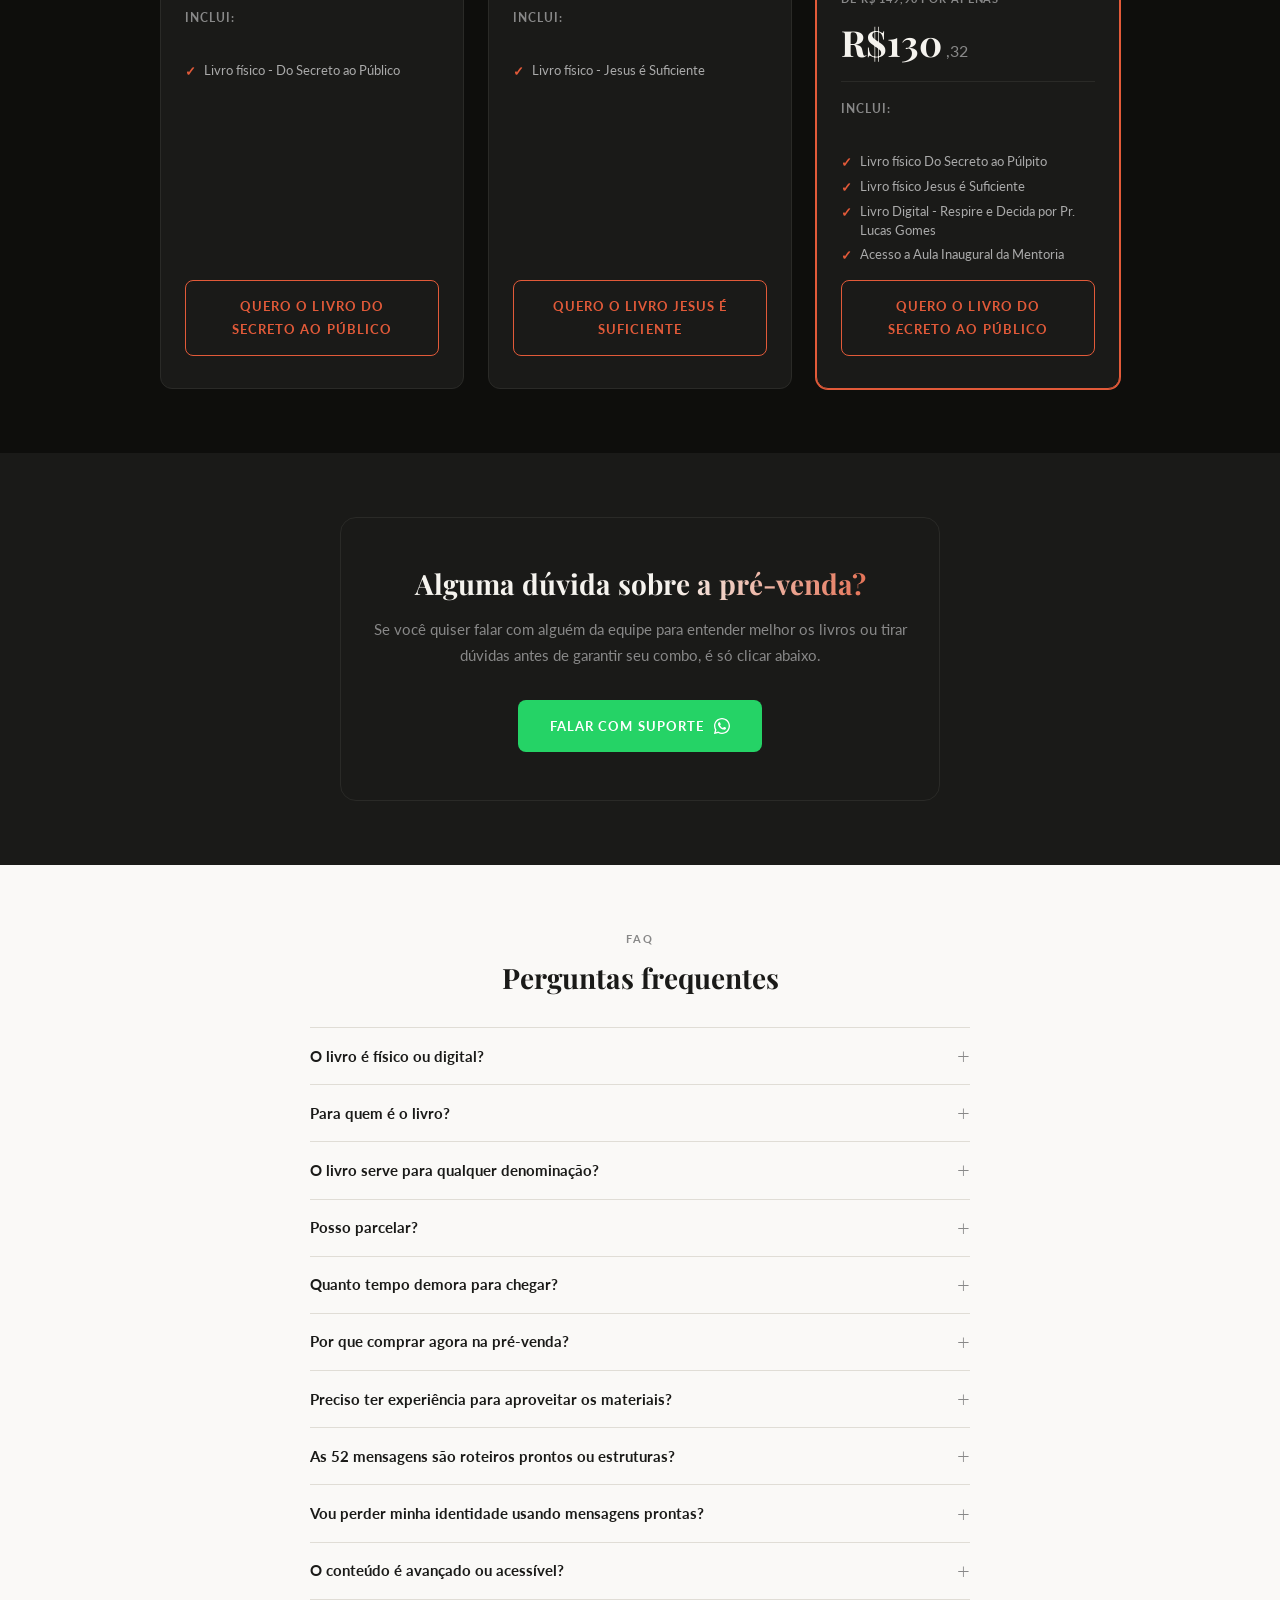
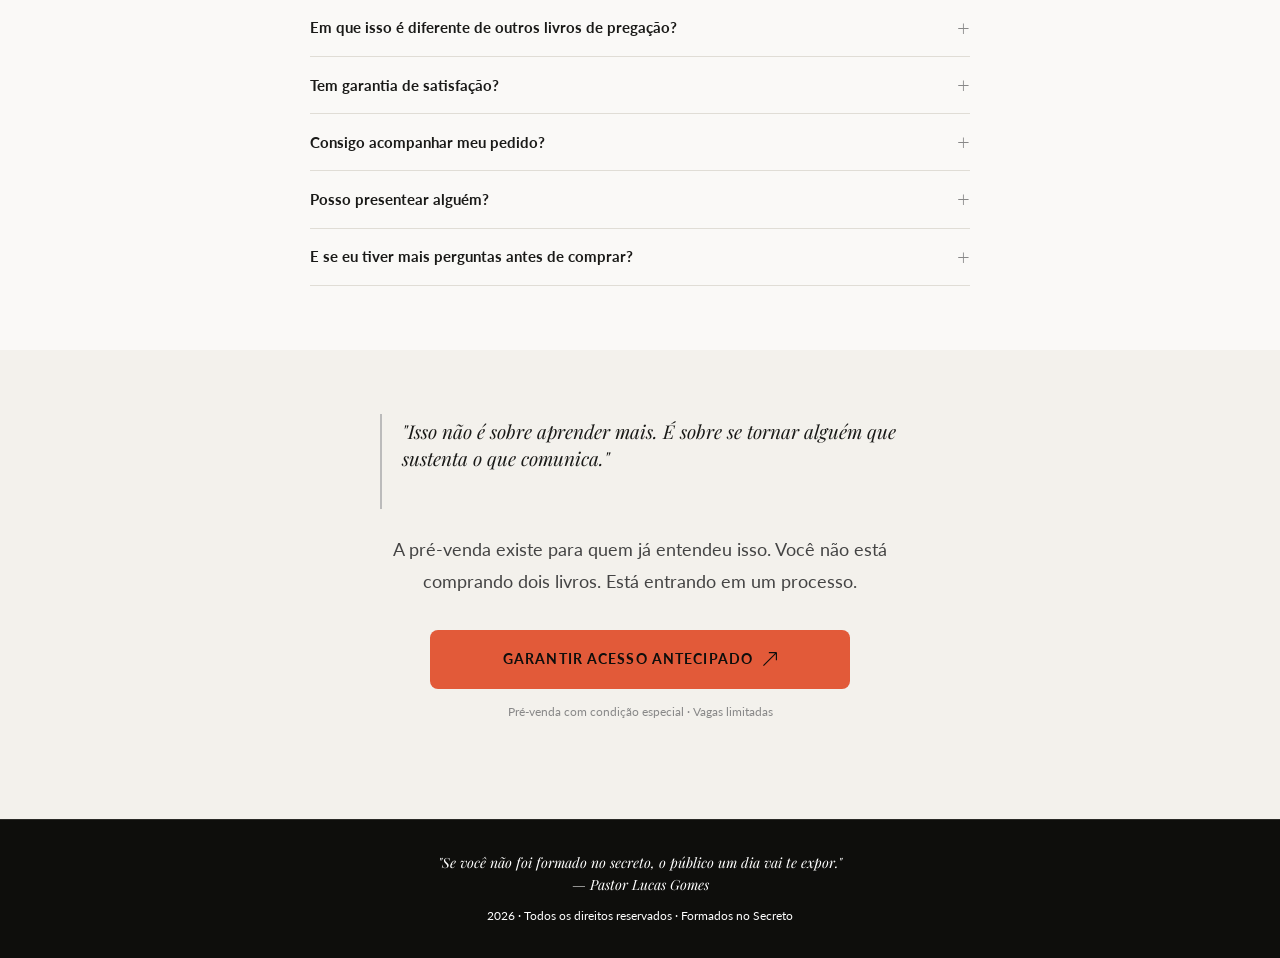
==== commit 756d4c61: "Update index.html" ====
--- a/index.html
+++ b/index.html
@@ -703,22 +703,22 @@
     </h2>
     <div class="livros-grid">
 
-      <div class="ingresso-card">
-        <div class="ingresso-badge">Pré-venda</div>
-        <p class="ingresso-title">Livro físico - Do Secreto ao Público</p>
-        <p class="ingresso-desc">Do Secreto ao Púlpito nasce de uma convicção forjada no ministério: a pregação cristã não é técnica é vocação, formação e encontro com Cristo. </p>
-        <div>
-          <!--<p class="ingresso-price-label">Por apenas 12x de</p>-->
-          <div class="ingresso-price"><span class="valor">R$69</span><span class="cents">,90</span></div>
-          <!--<p class="ingresso-avista">ou R$ 997 à vista</p>-->
-        </div>
-        <div class="ingresso-divider"></div>
-        <p class="ingresso-includes">Inclui:</p>
-        <ul class="ingresso-list">
-          <li>Livro físico - Do Secreto ao Público</li>
-        </ul>
-        <a href="https://www.upbooks.com.br/r/daljkp?utm_medium=checkout&utm_source=pdv&utm_campaign=lxlivros26&utm_content=livro1&utm_term=frio" class="ingresso-btn" target="_blank">Quero o livro Do Secreto ao Público</a>
-      </div>
+     <div class="ingresso-card">
+  <div class="ingresso-badge">Pré-venda</div>
+  <p class="ingresso-title">Livro físico - Do Secreto ao Público</p>
+  <p class="ingresso-desc">Do Secreto ao Púlpito nasce de uma convicção forjada no ministério: a pregação cristã não é técnica é vocação, formação e encontro com Cristo. </p>
+  <div>
+    <!--<p class="ingresso-price-label">Por apenas 12x de</p>-->
+    <div class="ingresso-price"><span class="valor">R$69</span><span class="cents">,90</span></div>
+    <!--<p class="ingresso-avista">ou R$ 997 à vista</p>-->
+  </div>
+  <div class="ingresso-divider"></div>
+  <p class="ingresso-includes">Inclui:</p>
+  <ul class="ingresso-list">
+    <li>Livro físico - Do Secreto ao Público</li>
+  </ul>
+  <a href="https://www.upbooks.com.br/r/daljkp?utm_medium=checkout&utm_source=pdv&utm_campaign=lxlivros26&utm_content=livro1&utm_term=frio" class="ingresso-btn ingresso-btn--outline" target="_blank">Quero o livro Do Secreto ao Público</a>
+</div>
 
       <div class="ingresso-card">
         <div class="ingresso-badge">Pré-venda</div>
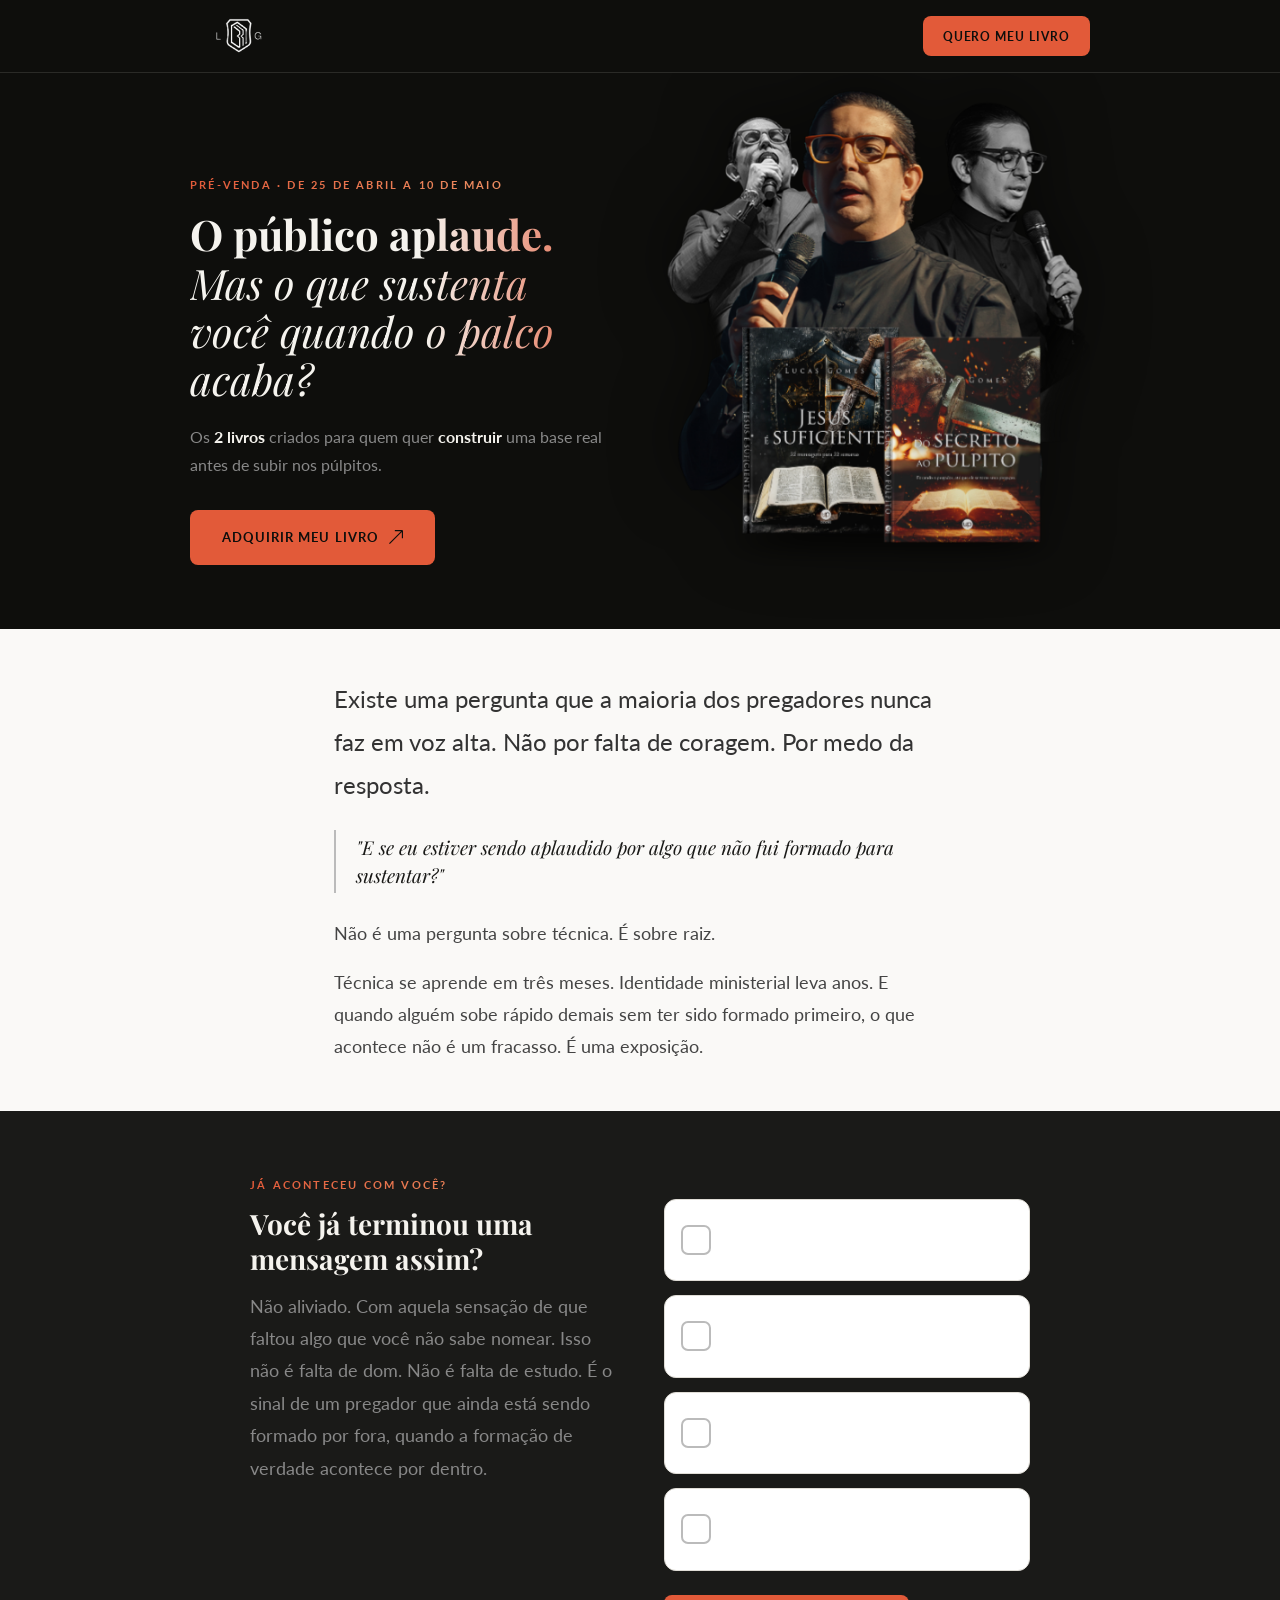
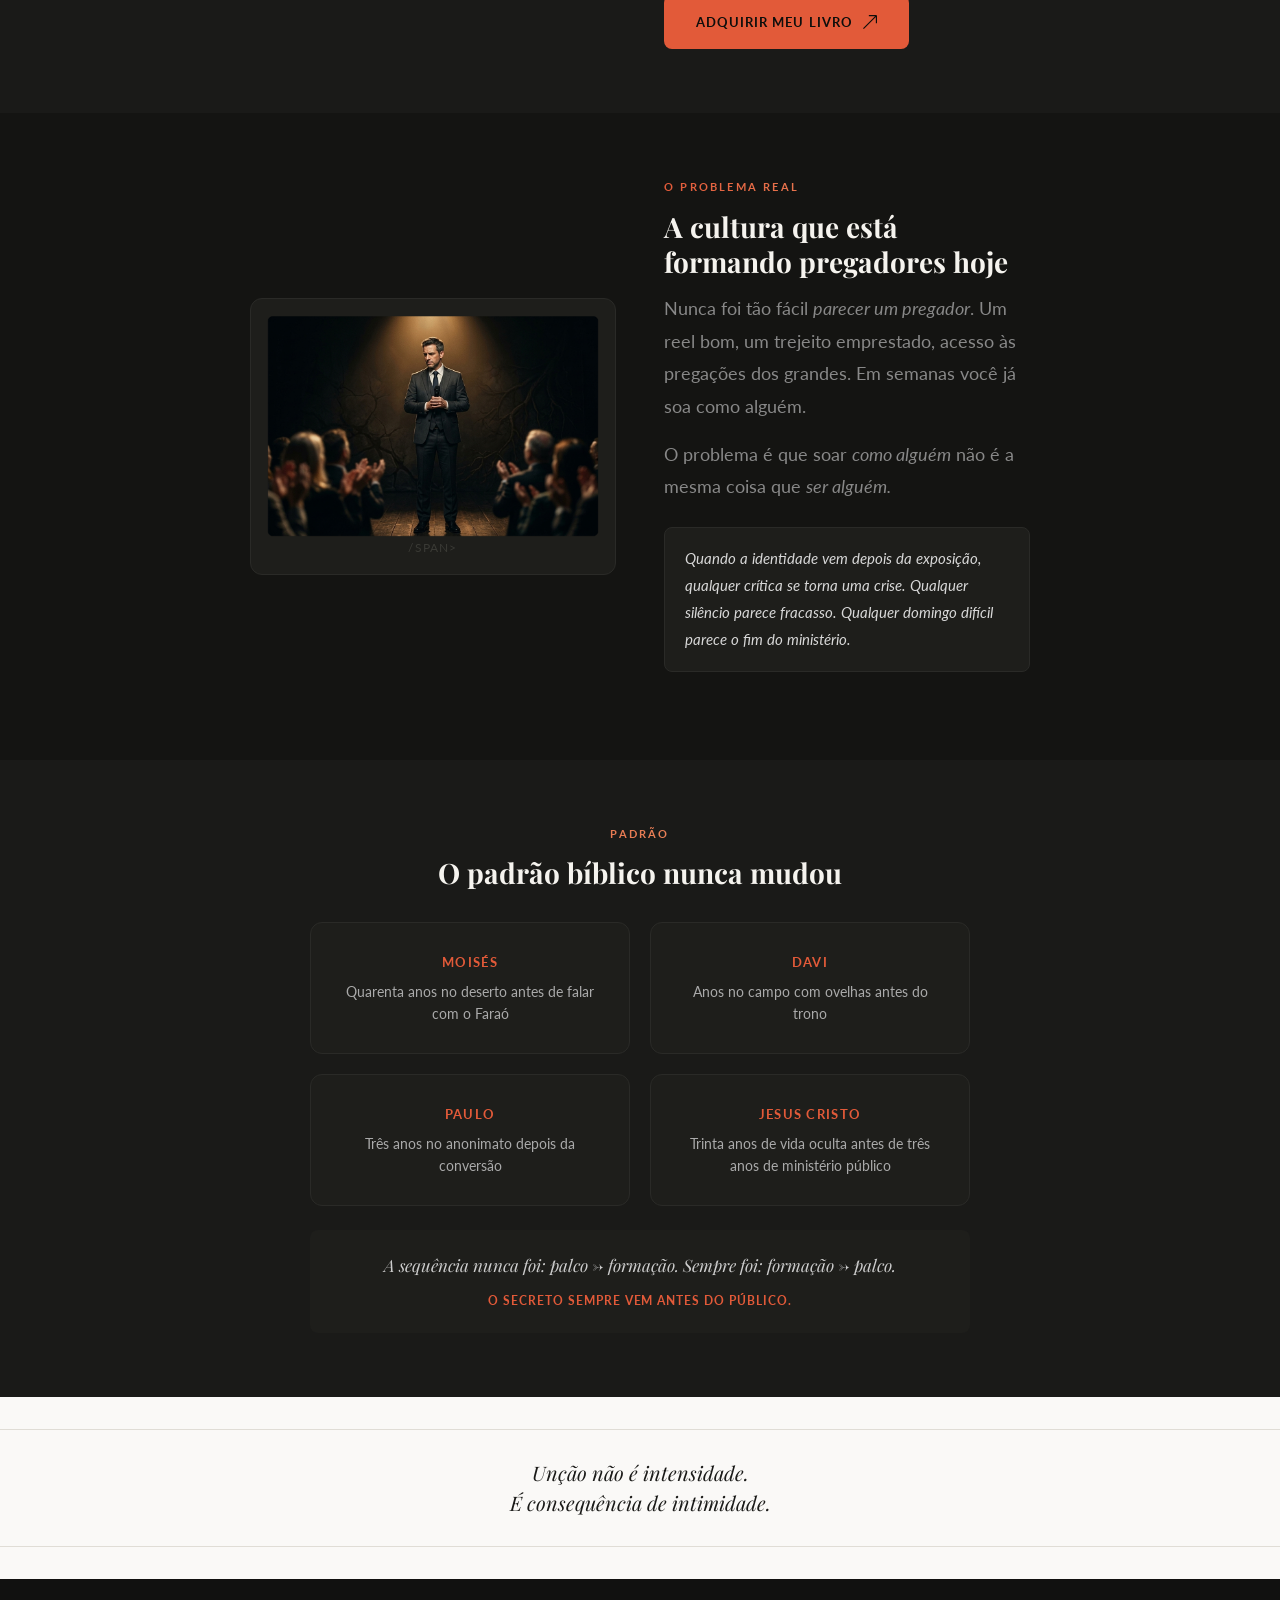
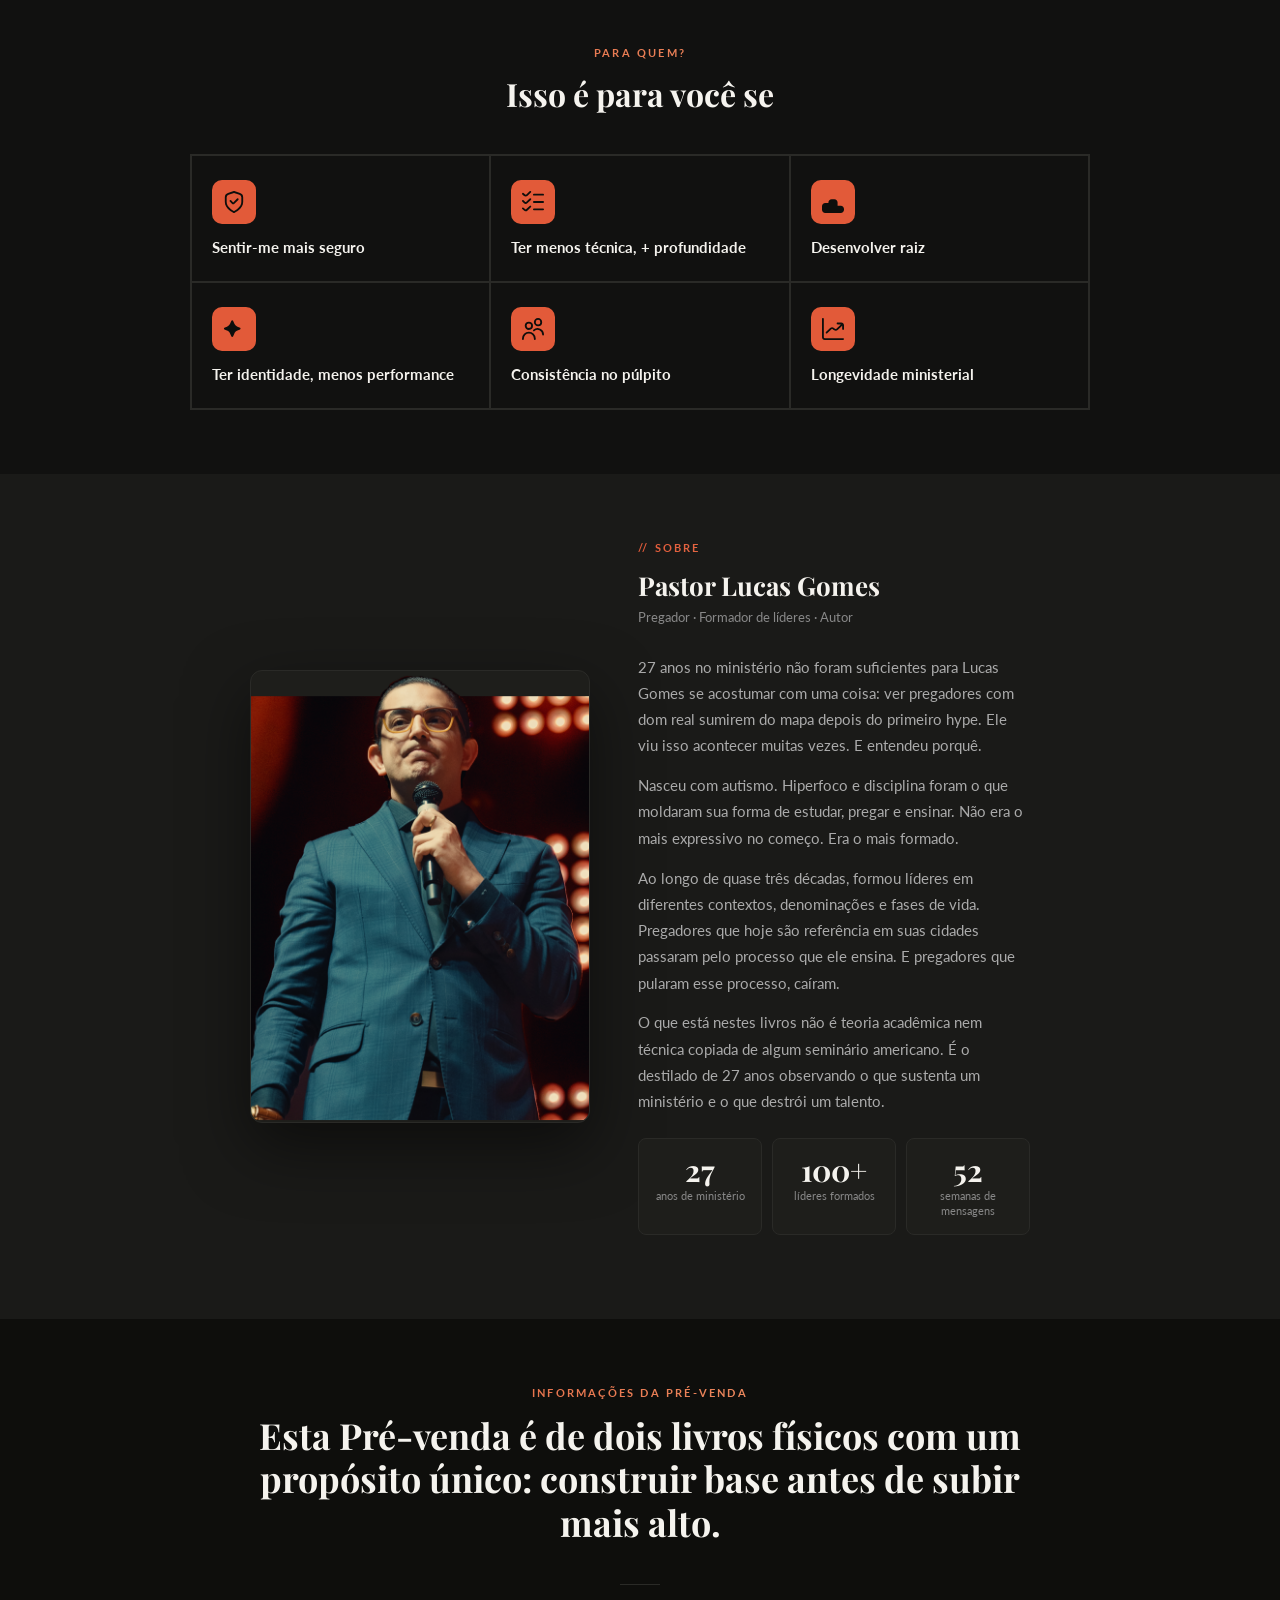
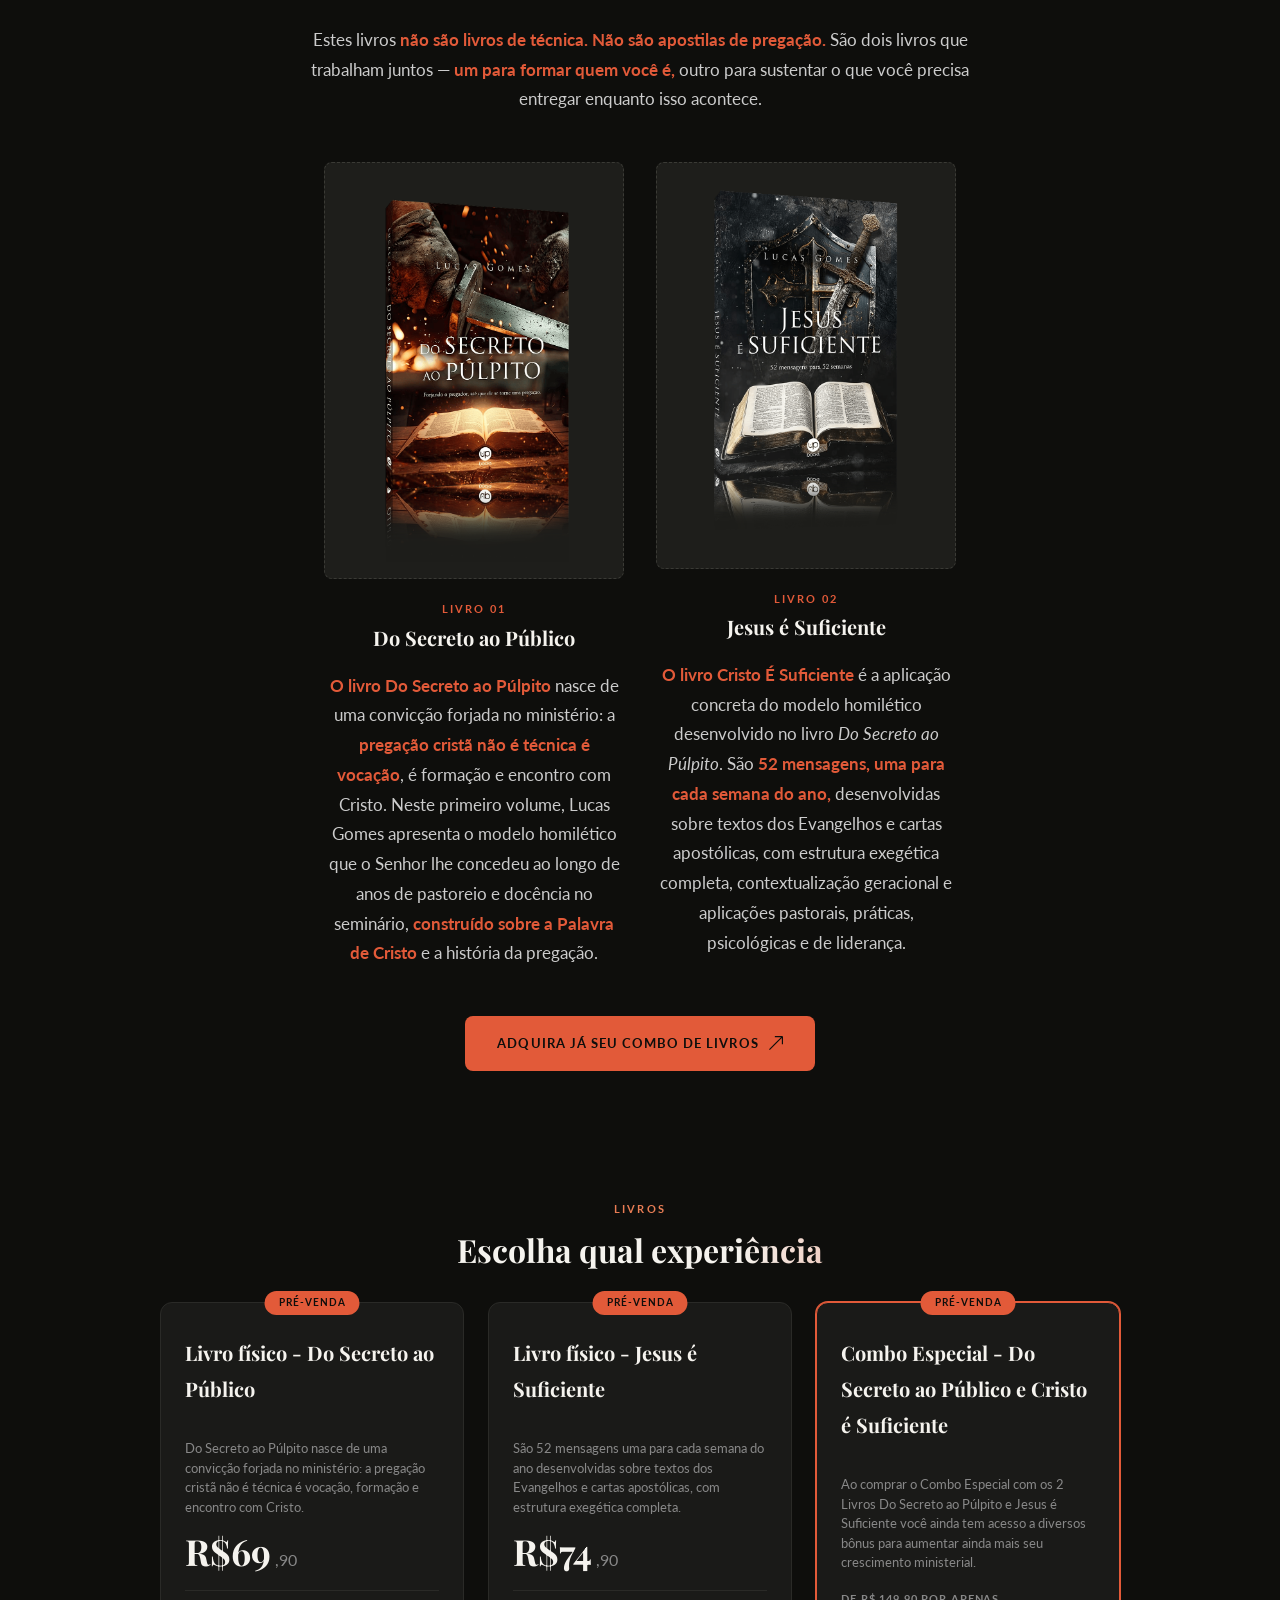
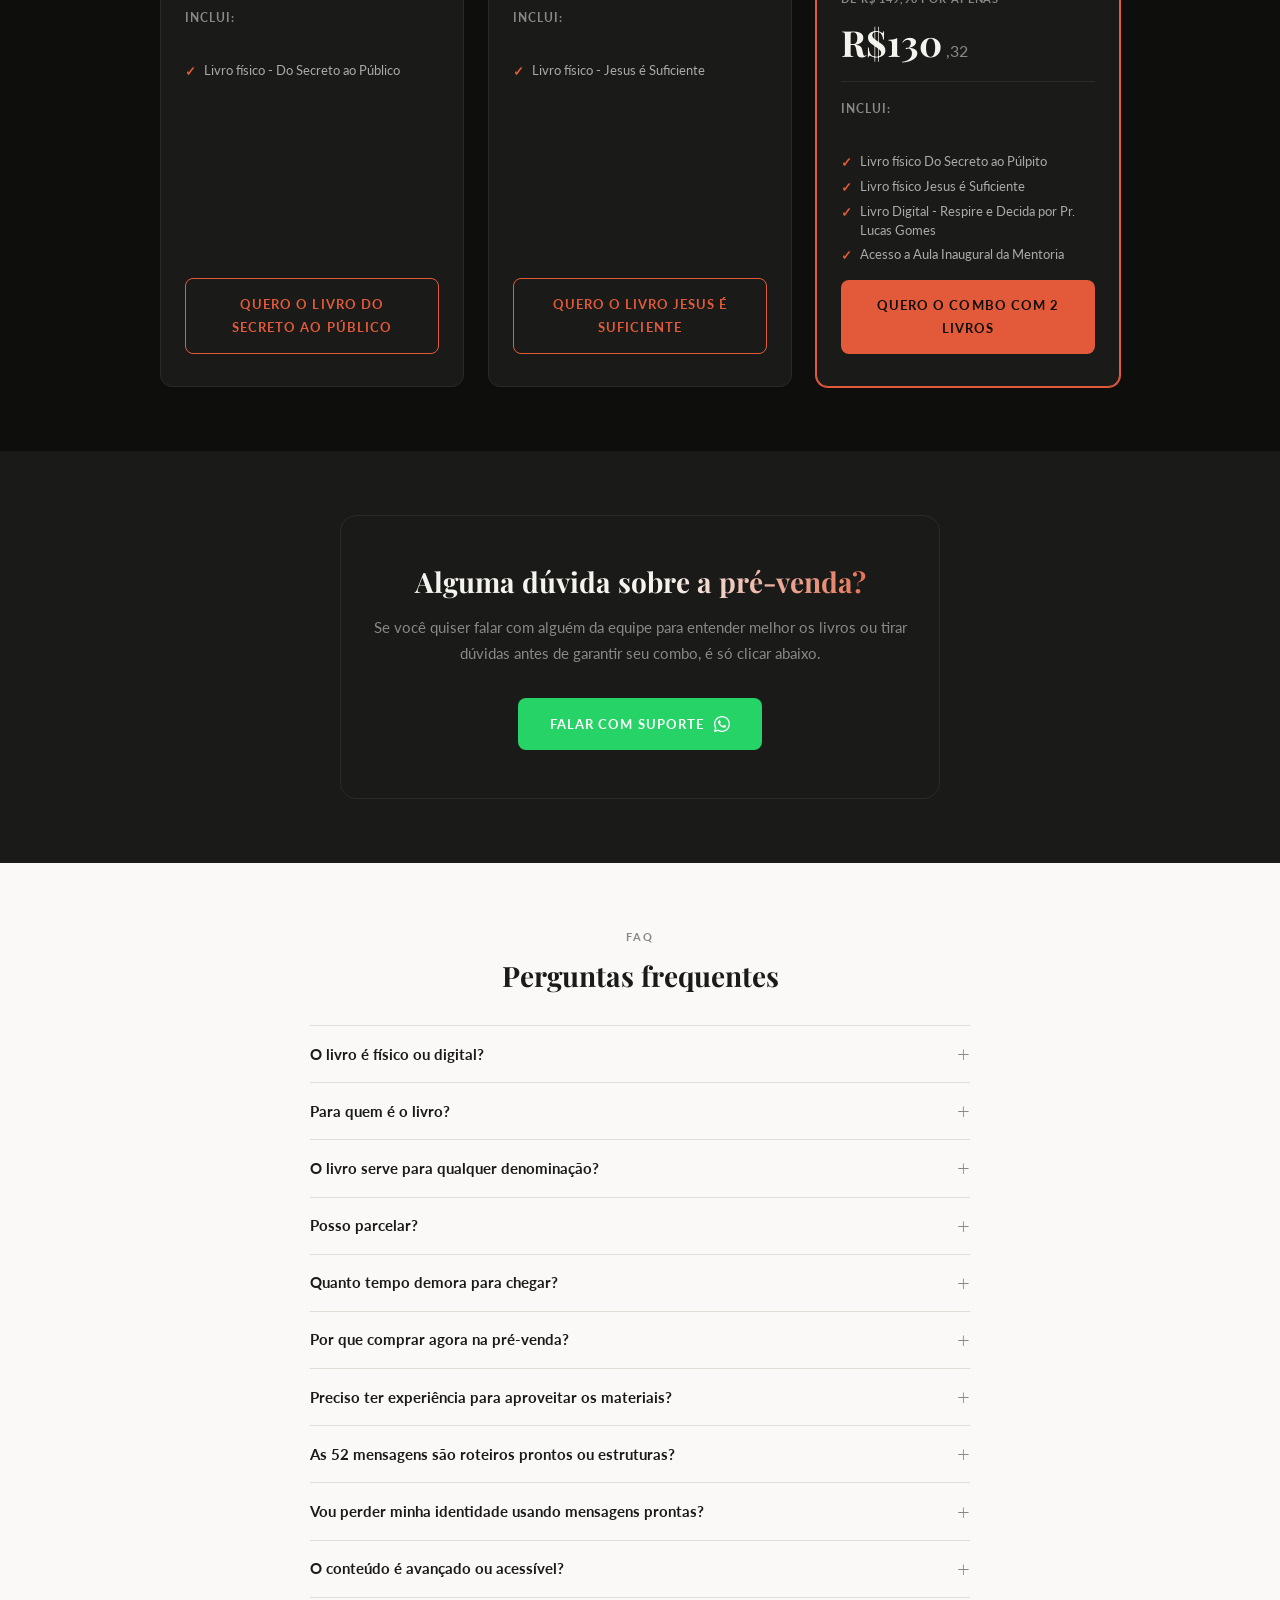
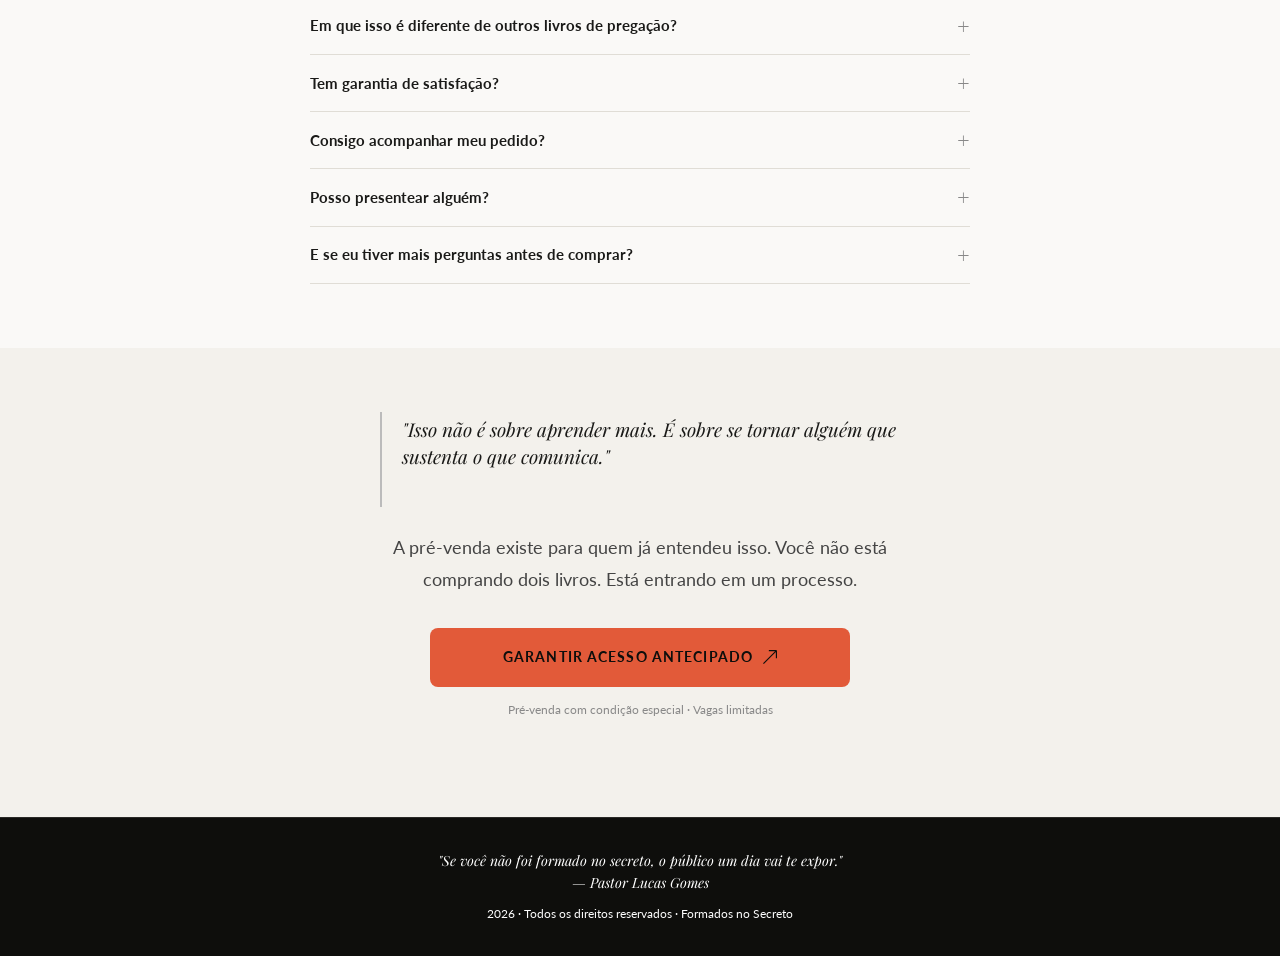
==== commit 7379a701: "Update index.html" ====
--- a/index.html
+++ b/index.html
@@ -694,7 +694,8 @@
   </div>
 </section>
 
-<!-- LIVROS / PRICING -->
+
+  <!-- LIVROS / PRICING -->
 <section class="livros-section" id="livros">
   <div class="livros-inner">
     <span class="eyebrow" style="text-align:center;display:block;">LIVROS</span>
@@ -703,22 +704,22 @@
     </h2>
     <div class="livros-grid">
 
-     <div class="ingresso-card">
-  <div class="ingresso-badge">Pré-venda</div>
-  <p class="ingresso-title">Livro físico - Do Secreto ao Público</p>
-  <p class="ingresso-desc">Do Secreto ao Púlpito nasce de uma convicção forjada no ministério: a pregação cristã não é técnica é vocação, formação e encontro com Cristo. </p>
-  <div>
-    <!--<p class="ingresso-price-label">Por apenas 12x de</p>-->
-    <div class="ingresso-price"><span class="valor">R$69</span><span class="cents">,90</span></div>
-    <!--<p class="ingresso-avista">ou R$ 997 à vista</p>-->
-  </div>
-  <div class="ingresso-divider"></div>
-  <p class="ingresso-includes">Inclui:</p>
-  <ul class="ingresso-list">
-    <li>Livro físico - Do Secreto ao Público</li>
-  </ul>
-  <a href="https://www.upbooks.com.br/r/daljkp?utm_medium=checkout&utm_source=pdv&utm_campaign=lxlivros26&utm_content=livro1&utm_term=frio" class="ingresso-btn ingresso-btn--outline" target="_blank">Quero o livro Do Secreto ao Público</a>
-</div>
+      <div class="ingresso-card">
+        <div class="ingresso-badge">Pré-venda</div>
+        <p class="ingresso-title">Livro físico - Do Secreto ao Público</p>
+        <p class="ingresso-desc">Do Secreto ao Púlpito nasce de uma convicção forjada no ministério: a pregação cristã não é técnica é vocação, formação e encontro com Cristo.</p>
+        <div>
+          <!--<p class="ingresso-price-label">Por apenas 12x de</p>-->
+          <div class="ingresso-price"><span class="valor">R$69</span><span class="cents">,90</span></div>
+          <!--<p class="ingresso-avista">ou R$ 997 à vista</p>-->
+        </div>
+        <div class="ingresso-divider"></div>
+        <p class="ingresso-includes">Inclui:</p>
+        <ul class="ingresso-list">
+          <li>Livro físico - Do Secreto ao Público</li>
+        </ul>
+        <a href="https://www.upbooks.com.br/r/daljkp?utm_medium=checkout&utm_source=pdv&utm_campaign=lxlivros26&utm_content=livro1&utm_term=frio" class="ingresso-btn ingresso-btn--outline" target="_blank">Quero o livro Do Secreto ao Público</a>
+      </div>
 
       <div class="ingresso-card">
         <div class="ingresso-badge">Pré-venda</div>
@@ -740,7 +741,7 @@
       <div class="ingresso-card ingresso-card--destaque">
         <div class="ingresso-badge">Pré-venda</div>
         <p class="ingresso-title">Combo Especial - Do Secreto ao Público e Cristo é Suficiente</p>
-        <p class="ingresso-desc">Ao comprar o Combo Especial com os 2 Livros Do Secreto ao Púlpito e Jesus é Suficiente você ainda tem acesso a diversos bônus para aumentar ainda mais seu crescimento ministerial. </p>
+        <p class="ingresso-desc">Ao comprar o Combo Especial com os 2 Livros Do Secreto ao Púlpito e Jesus é Suficiente você ainda tem acesso a diversos bônus para aumentar ainda mais seu crescimento ministerial.</p>
         <div>
           <p class="ingresso-price-label">De R$ 149,90 por apenas</p>
           <div class="ingresso-price"><span class="valor">R$130</span><span class="cents">,32</span></div>
@@ -754,7 +755,7 @@
           <li>Livro Digital - Respire e Decida por Pr. Lucas Gomes</li>
           <li>Acesso a Aula Inaugural da Mentoria</li>
         </ul>
-        <a href="https://www.upbooks.com.br/r/daljkp?utm_medium=checkout&utm_source=pdv&utm_campaign=lxlivros26&utm_content=livro1&utm_term=frio" class="ingresso-btn ingresso-btn--outline" target="_blank">Quero o livro Do Secreto ao Público</a>
+        <a href="https://www.upbooks.com.br/r/gswxoe?utm_medium=checkout&utm_source=pdv&utm_campaign=lxlivros26&utm_content=combo2livros&utm_term=frio" class="ingresso-btn" target="_blank">Quero o Combo com 2 livros</a>
       </div>
 
     </div>
